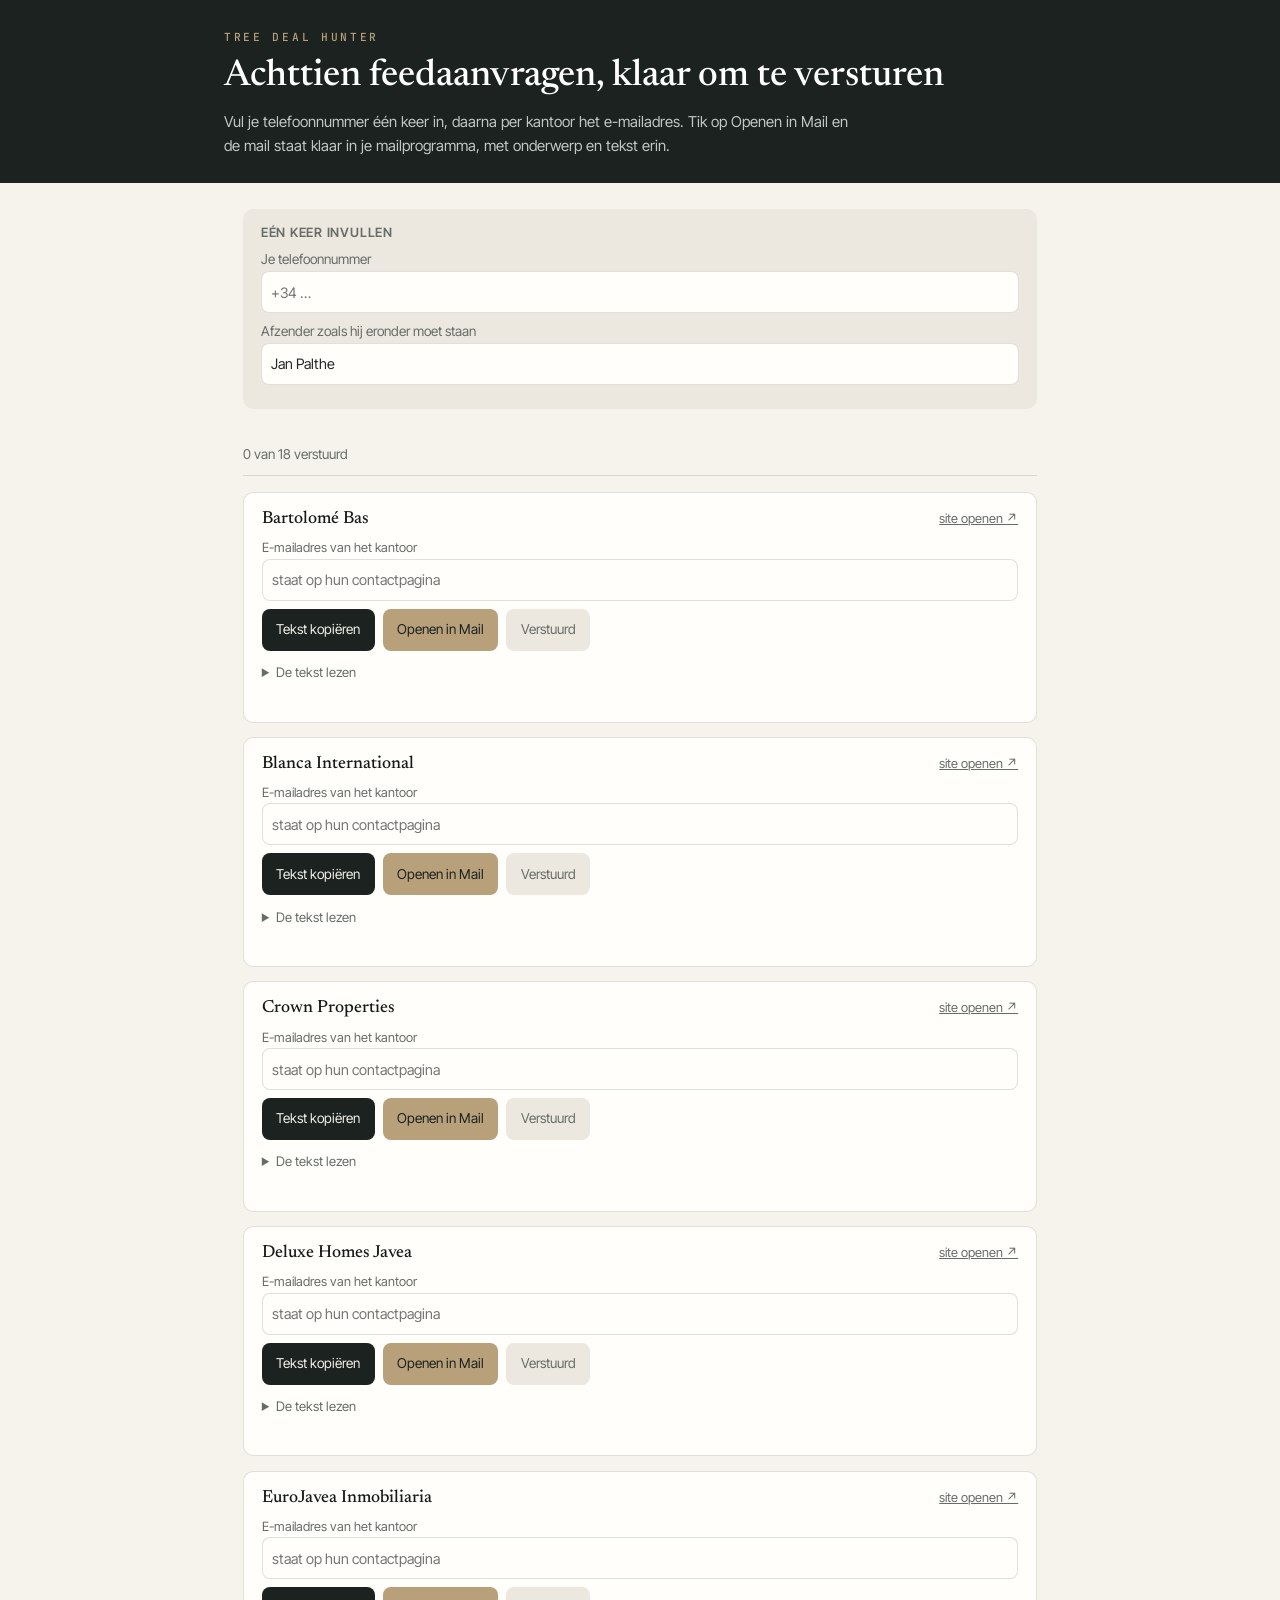
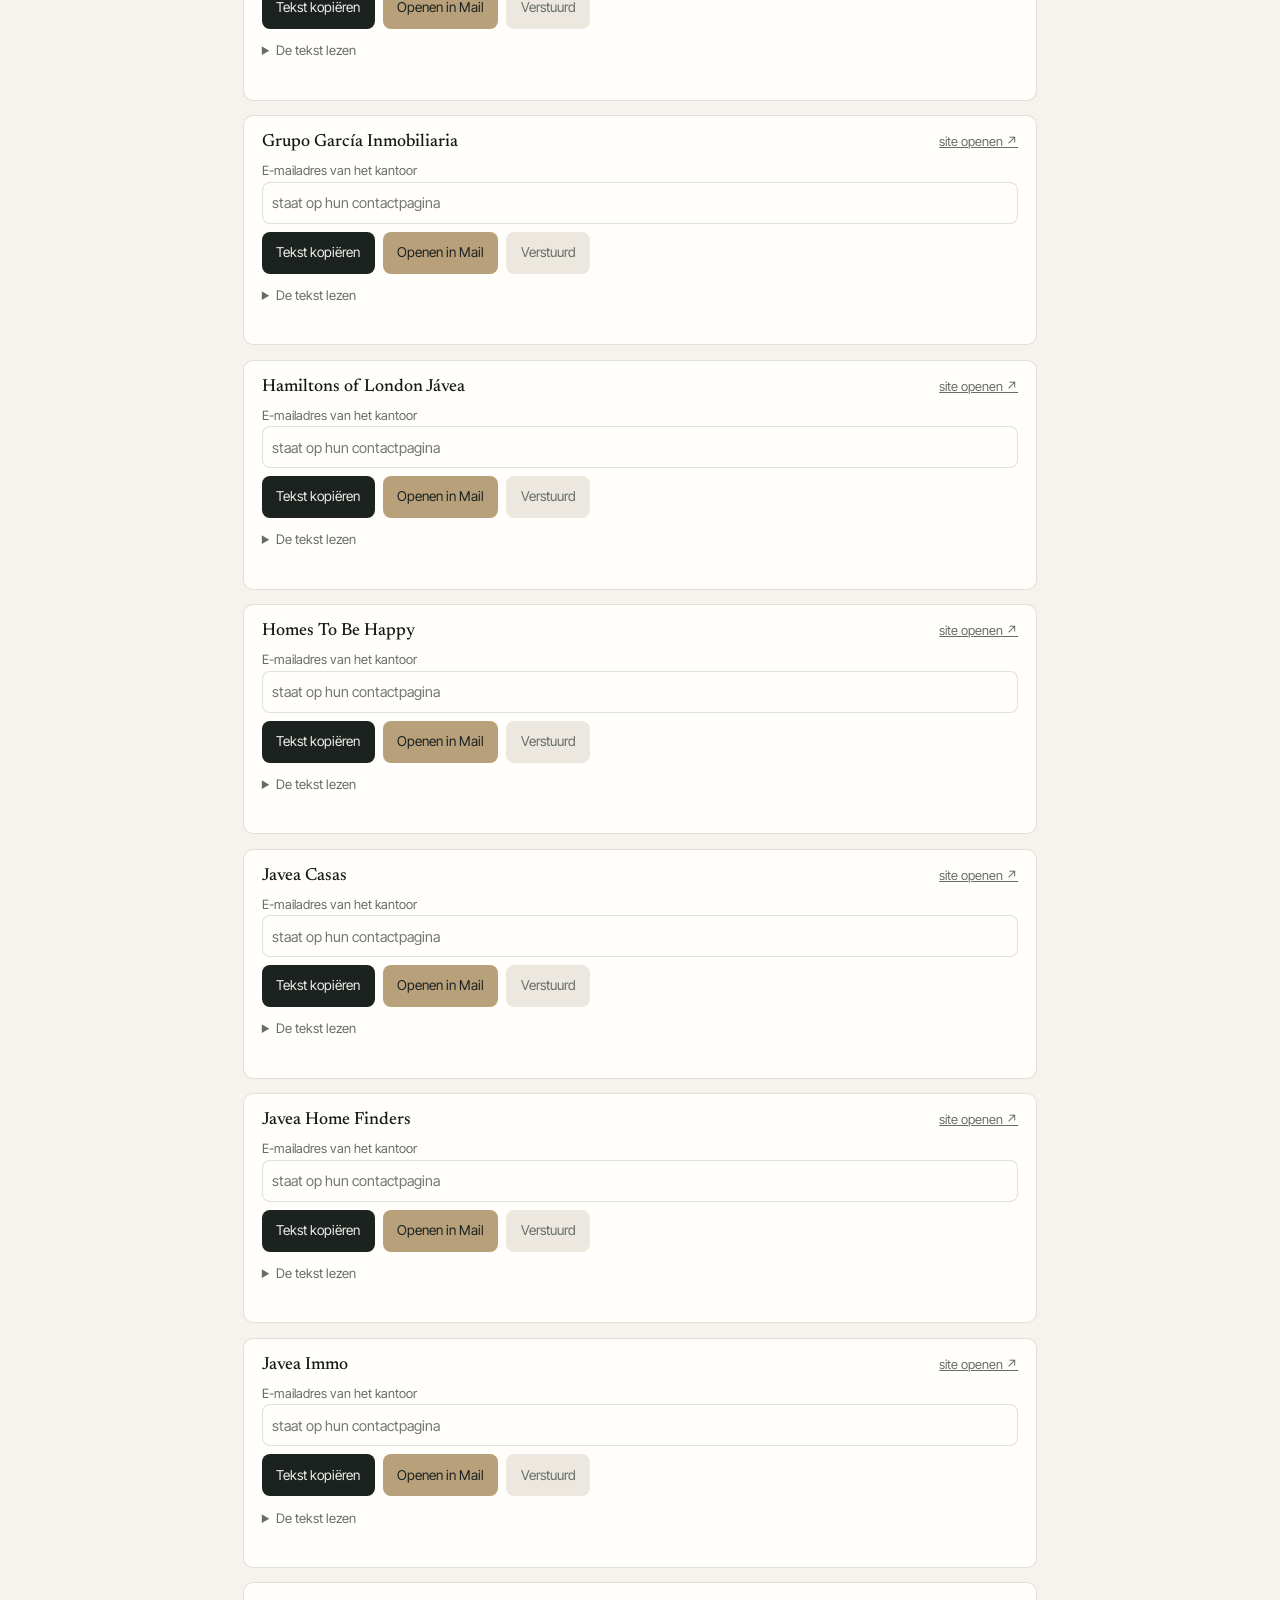
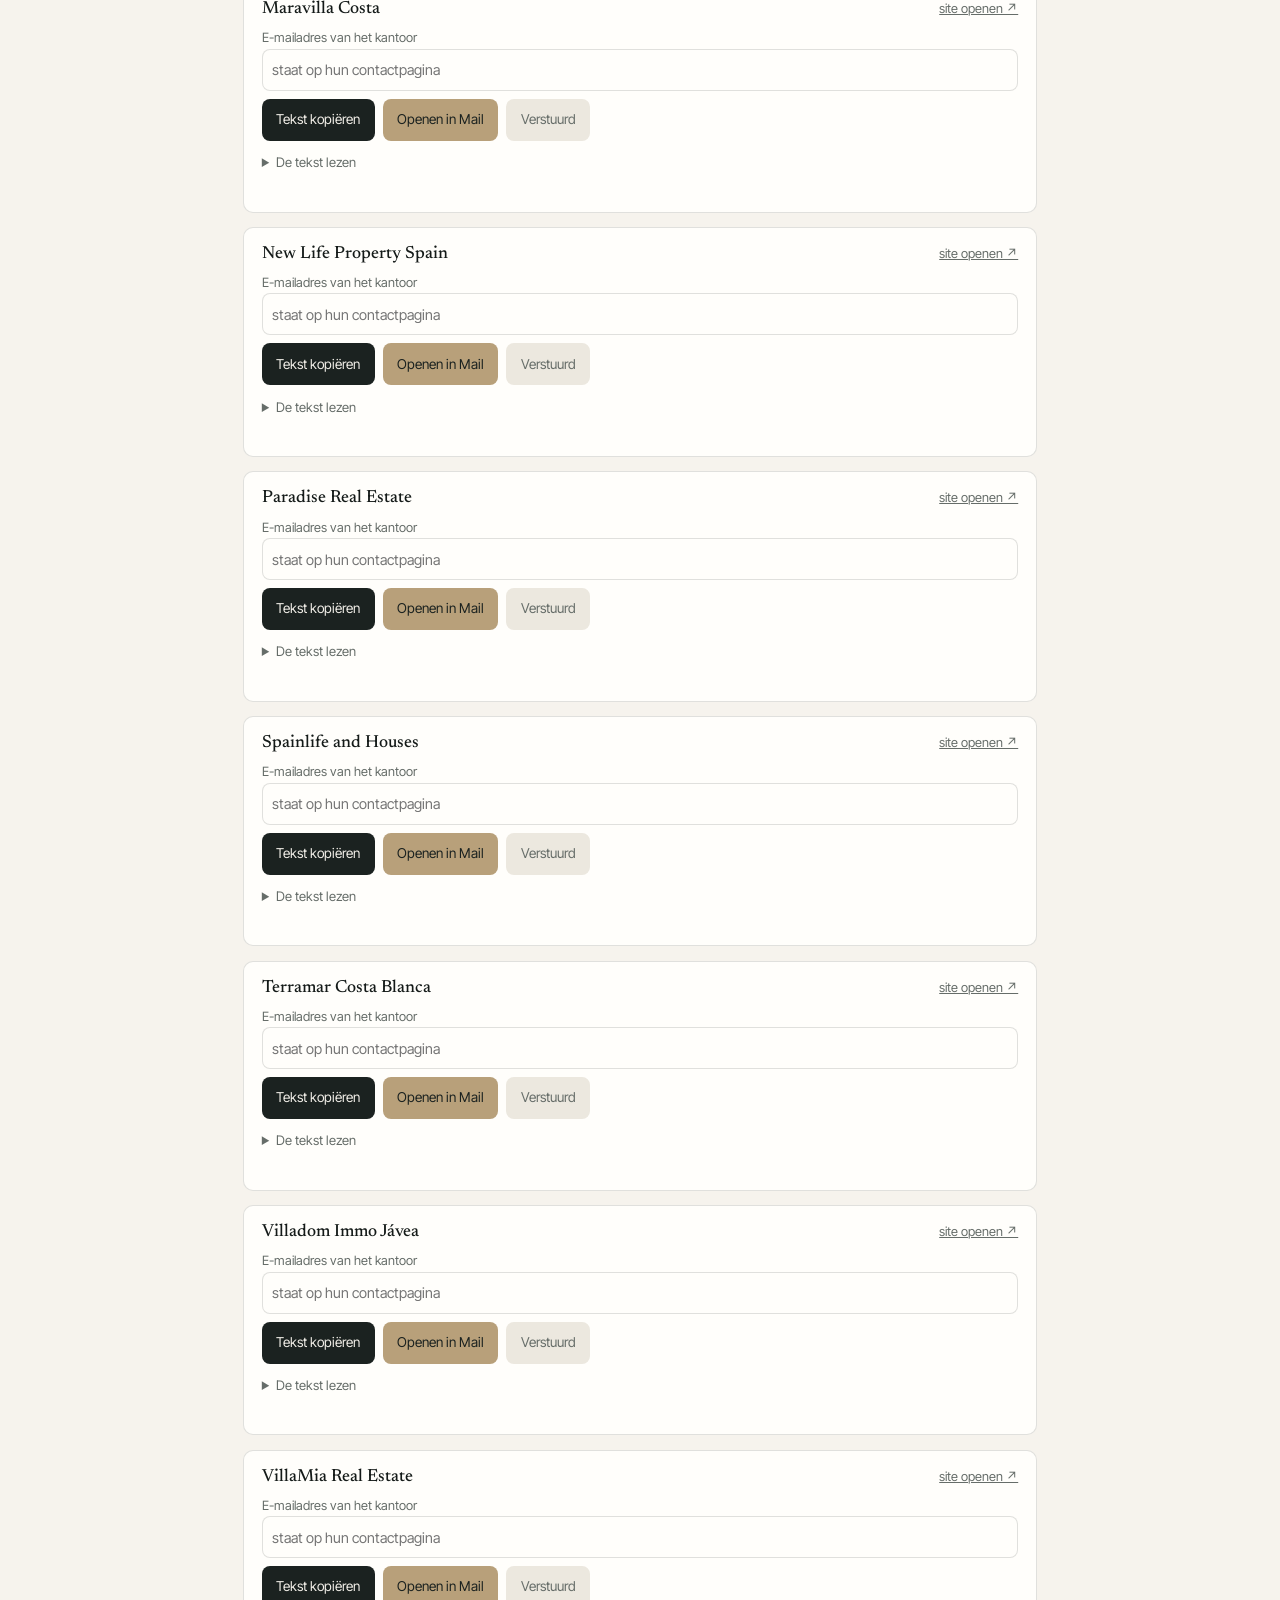
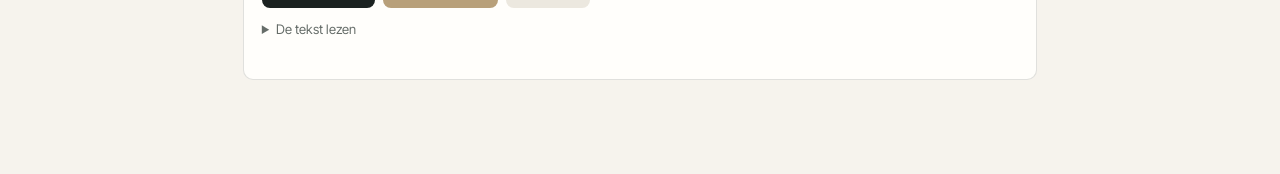
==== acties/feed-aanvraag/versturen.html @ 1de41c8e "Werkelijk betaald prijspeil per kadasterzone naast onze vraagprijzen Onze verkoopwaarde rustte volle" ====
<!doctype html>
<html lang="nl"><head><meta charset="utf-8">
<meta name="viewport" content="width=device-width, initial-scale=1">
<title>Feedaanvragen versturen</title>
<link rel="preconnect" href="https://fonts.googleapis.com">
<link rel="preconnect" href="https://fonts.gstatic.com" crossorigin>
<link rel="stylesheet" href="https://fonts.googleapis.com/css2?family=Newsreader:opsz,wght@6..72,400;6..72,500&family=Inter+Tight:wght@400;500;600&family=JetBrains+Mono:wght@400;500&display=swap">
<style>
:root{--paper:#f6f3ed;--surface:#fffefb;--sunk:#ece8df;--ink:#232a28;--ink-strong:#141a18;
 --muted:#666d69;--faint:#949a95;--beige:#b8a07a;--pine:#1b2220;--rule:rgba(35,42,40,.14);
 --goed:#2f7a55;--bad:#9b3a31;
 --display:"Newsreader",Georgia,serif;--body:"Inter Tight",Arial,sans-serif;--mono:"JetBrains Mono",monospace}
@media (prefers-color-scheme:dark){:root:not([data-theme="light"]){--paper:#151a19;--surface:#1d2321;
 --sunk:#252c2a;--ink:#dfe3e0;--ink-strong:#f3f1ec;--muted:#a0a7a3;--faint:#78807b;--beige:#c9b28c;
 --pine:#0d1211;--rule:rgba(223,227,224,.16);--goed:#6cc198;--bad:#d98b80}}
:root[data-theme="dark"]{--paper:#151a19;--surface:#1d2321;--sunk:#252c2a;--ink:#dfe3e0;
 --ink-strong:#f3f1ec;--muted:#a0a7a3;--faint:#78807b;--beige:#c9b28c;--pine:#0d1211;
 --rule:rgba(223,227,224,.16);--goed:#6cc198;--bad:#d98b80}
*{box-sizing:border-box}
body{margin:0;background:var(--paper);color:var(--ink);font:15px/1.6 var(--body)}
header.top{background:var(--pine);color:#eceae4;padding:2rem 1.2rem 1.6rem}
header.top .in{max-width:52rem;margin:0 auto}
.eyebrow{font:500 .7rem/1 var(--mono);letter-spacing:.24em;color:var(--beige);margin:0 0 .8rem}
h1{font:500 clamp(1.7rem,5vw,2.3rem)/1.15 var(--display);margin:0;color:#fff}
.lede{margin:.7rem 0 0;color:#c2c7c2;max-width:40rem}
.wrap{max-width:52rem;margin:0 auto;padding:1.6rem 1.2rem 5rem}
.velden{background:var(--sunk);border-radius:10px;padding:1rem 1.1rem;margin-bottom:1.6rem}
.velden h3{margin:0 0 .5rem;font:600 .8rem/1.3 var(--body);letter-spacing:.06em;text-transform:uppercase;color:var(--muted)}
.velden label{display:block;margin:.5rem 0;font-size:.85rem;color:var(--muted)}
input{width:100%;min-height:42px;padding:.45rem .6rem;border:1px solid var(--rule);border-radius:8px;
 background:var(--surface);color:var(--ink);font:inherit;font-size:.9rem}
.m{background:var(--surface);border:1px solid var(--rule);border-radius:10px;padding:1rem 1.1rem;margin-bottom:.9rem}
.m.klaar{opacity:.55;border-left:3px solid var(--goed)}
.m header{display:flex;align-items:baseline;justify-content:space-between;gap:1rem;margin-bottom:.5rem}
.m h2{font:500 1.1rem/1.2 var(--display);margin:0;color:var(--ink-strong)}
.m header a{font-size:.8rem;color:var(--muted)}
.m label{display:block;font-size:.8rem;color:var(--muted);margin-bottom:.5rem}
.knoppen{display:flex;gap:.5rem;flex-wrap:wrap}
button{min-height:42px;padding:0 .9rem;border:0;border-radius:8px;cursor:pointer;font:inherit;font-size:.85rem;
 background:var(--pine);color:#f2efe8}
button.klaar{background:var(--sunk);color:var(--muted)}
button.open{background:var(--beige);color:#1b2220}
details{margin-top:.7rem}
summary{cursor:pointer;font-size:.82rem;color:var(--muted)}
pre.body{white-space:pre-wrap;font:inherit;font-size:.85rem;background:var(--sunk);padding:.8rem;border-radius:8px;margin:.5rem 0 0}
.st{margin:.4rem 0 0;font-size:.8rem;min-height:1rem;color:var(--goed)}
.teller{position:sticky;top:0;background:var(--paper);padding:.6rem 0;font-size:.85rem;color:var(--muted);
 border-bottom:1px solid var(--rule);margin-bottom:1rem;z-index:2}
</style></head><body>
<header class="top"><div class="in">
<p class="eyebrow">TREE DEAL HUNTER</p>
<h1>Achttien feedaanvragen, klaar om te versturen</h1>
<p class="lede">Vul je telefoonnummer één keer in, daarna per kantoor het e-mailadres. Tik op
Openen in Mail en de mail staat klaar in je mailprogramma, met onderwerp en tekst erin.</p>
</div></header>
<div class="wrap">
<div class="velden">
  <h3>Eén keer invullen</h3>
  <label>Je telefoonnummer<input id="tel" placeholder="+34 …" autocomplete="tel"></label>
  <label>Afzender zoals hij eronder moet staan<input id="afz" value="Jan Palthe"></label>
</div>
<p class="teller" id="teller"></p>
<article class="m" data-i="0">
  <header><h2>Bartolomé Bas</h2>
    <a href="https://bartolomebas.com" target="_blank" rel="noopener noreferrer">site openen ↗</a></header>
  <label>E-mailadres van het kantoor
    <input type="email" class="adres" placeholder="staat op hun contactpagina"></label>
  <div class="knoppen">
    <button class="kopieer">Tekst kopiëren</button>
    <button class="open">Openen in Mail</button>
    <button class="klaar">Verstuurd</button>
  </div>
  <details><summary>De tekst lezen</summary><pre class="body">Hola,

Somos TREE, de Jávea, desde 2022. Trabajamos en tres frentes: *Find* con TREE Properties,
*Build* con TREE Constructions y *Live* con cocinas y baños. Find. Build. Live.

Os escribimos por dos motivos.

El primero: **compramos por cuenta propia**. Buscamos casas para reformar y parcelas para construir
en Jávea. Miramos, calculamos y decidimos rápido, y la reforma la hacemos con gente nuestra.

El segundo: **traemos compradores**. TREE Properties tiene su propia cartera de clientes del norte de
Europa. Si algo vuestro encaja, os lo presentamos.

Para poder mirar vuestro catálogo con orden, os pedimos una cosa: ¿podríamos recibir vuestro feed de
exportación para colaboradores? Un XML, un CSV o un enlace a vuestro catálogo: cualquier formato nos sirve.

Lo usamos solo dentro de casa, para nuestra propia búsqueda. No publicamos vuestras fichas en ninguna
web sin acuerdo previo con vosotros. Y si preferís hablarlo antes, nos pasamos por la oficina.

Un saludo,

Jan Palthe
TREE Group · Jávea, Costa Blanca
Find. Build. Live.
info@treeproperties.es · [telefoonnummer invullen]

---

Hello,

We are TREE, based in Jávea since 2022. Three disciplines under one roof: *Find* with TREE Properties,
*Build* with TREE Constructions, *Live* with kitchens and bathrooms. Find. Build. Live.

Two reasons for writing.

First, **we buy for our own account**. We look for houses to renovate and plots to build on in Jávea.
We view, we calculate, we decide quickly, and we do the renovation with our own people.

Second, **we bring buyers**. TREE Properties has its own client base in northern Europe. When
something of yours fits, we introduce it.

So one request: could we receive your partner export feed? XML, CSV or a link to your catalogue: any format works for us.

We use it in house only, for our own search. We do not publish your listings anywhere without
agreeing that with you first. And if you would rather talk it through, we will come by the office.

Kind regards,

Jan Palthe
TREE Group · Jávea, Costa Blanca
Find. Build. Live.
info@treeproperties.es · [phone number]</pre></details>
  <p class="st"></p>
</article>
<article class="m" data-i="1">
  <header><h2>Blanca International</h2>
    <a href="https://www.blancainternational.com" target="_blank" rel="noopener noreferrer">site openen ↗</a></header>
  <label>E-mailadres van het kantoor
    <input type="email" class="adres" placeholder="staat op hun contactpagina"></label>
  <div class="knoppen">
    <button class="kopieer">Tekst kopiëren</button>
    <button class="open">Openen in Mail</button>
    <button class="klaar">Verstuurd</button>
  </div>
  <details><summary>De tekst lezen</summary><pre class="body">Hola,

Somos TREE, de Jávea, desde 2022. Trabajamos en tres frentes: *Find* con TREE Properties,
*Build* con TREE Constructions y *Live* con cocinas y baños. Find. Build. Live.

Os escribimos por dos motivos.

El primero: **compramos por cuenta propia**. Buscamos casas para reformar y parcelas para construir
en Jávea. Miramos, calculamos y decidimos rápido, y la reforma la hacemos con gente nuestra.

El segundo: **traemos compradores**. TREE Properties tiene su propia cartera de clientes del norte de
Europa. Si algo vuestro encaja, os lo presentamos.

Para poder mirar vuestro catálogo con orden, os pedimos una cosa: ¿podríamos recibir vuestro feed de
exportación para colaboradores? Sabemos que trabajáis con Paagees. Ese sistema exporta el catálogo en XML para colaboradores, y con eso ya nos apañamos.

Lo usamos solo dentro de casa, para nuestra propia búsqueda. No publicamos vuestras fichas en ninguna
web sin acuerdo previo con vosotros. Y si preferís hablarlo antes, nos pasamos por la oficina.

Un saludo,

Jan Palthe
TREE Group · Jávea, Costa Blanca
Find. Build. Live.
info@treeproperties.es · [telefoonnummer invullen]

---

Hello,

We are TREE, based in Jávea since 2022. Three disciplines under one roof: *Find* with TREE Properties,
*Build* with TREE Constructions, *Live* with kitchens and bathrooms. Find. Build. Live.

Two reasons for writing.

First, **we buy for our own account**. We look for houses to renovate and plots to build on in Jávea.
We view, we calculate, we decide quickly, and we do the renovation with our own people.

Second, **we bring buyers**. TREE Properties has its own client base in northern Europe. When
something of yours fits, we introduce it.

So one request: could we receive your partner export feed? We understand you work with Paagees. That platform exports the catalogue as XML for partners, which is all we need.

We use it in house only, for our own search. We do not publish your listings anywhere without
agreeing that with you first. And if you would rather talk it through, we will come by the office.

Kind regards,

Jan Palthe
TREE Group · Jávea, Costa Blanca
Find. Build. Live.
info@treeproperties.es · [phone number]</pre></details>
  <p class="st"></p>
</article>
<article class="m" data-i="2">
  <header><h2>Crown Properties</h2>
    <a href="https://www.crown-property.com" target="_blank" rel="noopener noreferrer">site openen ↗</a></header>
  <label>E-mailadres van het kantoor
    <input type="email" class="adres" placeholder="staat op hun contactpagina"></label>
  <div class="knoppen">
    <button class="kopieer">Tekst kopiëren</button>
    <button class="open">Openen in Mail</button>
    <button class="klaar">Verstuurd</button>
  </div>
  <details><summary>De tekst lezen</summary><pre class="body">Hola,

Somos TREE, de Jávea, desde 2022. Trabajamos en tres frentes: *Find* con TREE Properties,
*Build* con TREE Constructions y *Live* con cocinas y baños. Find. Build. Live.

Os escribimos por dos motivos.

El primero: **compramos por cuenta propia**. Buscamos casas para reformar y parcelas para construir
en Jávea. Miramos, calculamos y decidimos rápido, y la reforma la hacemos con gente nuestra.

El segundo: **traemos compradores**. TREE Properties tiene su propia cartera de clientes del norte de
Europa. Si algo vuestro encaja, os lo presentamos.

Para poder mirar vuestro catálogo con orden, os pedimos una cosa: ¿podríamos recibir vuestro feed de
exportación para colaboradores? Sabemos que trabajáis con Sooprema. Ese sistema exporta el catálogo en XML para colaboradores, y con eso ya nos apañamos.

Lo usamos solo dentro de casa, para nuestra propia búsqueda. No publicamos vuestras fichas en ninguna
web sin acuerdo previo con vosotros. Y si preferís hablarlo antes, nos pasamos por la oficina.

Un saludo,

Jan Palthe
TREE Group · Jávea, Costa Blanca
Find. Build. Live.
info@treeproperties.es · [telefoonnummer invullen]

---

Hello,

We are TREE, based in Jávea since 2022. Three disciplines under one roof: *Find* with TREE Properties,
*Build* with TREE Constructions, *Live* with kitchens and bathrooms. Find. Build. Live.

Two reasons for writing.

First, **we buy for our own account**. We look for houses to renovate and plots to build on in Jávea.
We view, we calculate, we decide quickly, and we do the renovation with our own people.

Second, **we bring buyers**. TREE Properties has its own client base in northern Europe. When
something of yours fits, we introduce it.

So one request: could we receive your partner export feed? We understand you work with Sooprema. That platform exports the catalogue as XML for partners, which is all we need.

We use it in house only, for our own search. We do not publish your listings anywhere without
agreeing that with you first. And if you would rather talk it through, we will come by the office.

Kind regards,

Jan Palthe
TREE Group · Jávea, Costa Blanca
Find. Build. Live.
info@treeproperties.es · [phone number]</pre></details>
  <p class="st"></p>
</article>
<article class="m" data-i="3">
  <header><h2>Deluxe Homes Javea</h2>
    <a href="https://www.deluxehomesjavea.com" target="_blank" rel="noopener noreferrer">site openen ↗</a></header>
  <label>E-mailadres van het kantoor
    <input type="email" class="adres" placeholder="staat op hun contactpagina"></label>
  <div class="knoppen">
    <button class="kopieer">Tekst kopiëren</button>
    <button class="open">Openen in Mail</button>
    <button class="klaar">Verstuurd</button>
  </div>
  <details><summary>De tekst lezen</summary><pre class="body">Hola,

Somos TREE, de Jávea, desde 2022. Trabajamos en tres frentes: *Find* con TREE Properties,
*Build* con TREE Constructions y *Live* con cocinas y baños. Find. Build. Live.

Os escribimos por dos motivos.

El primero: **compramos por cuenta propia**. Buscamos casas para reformar y parcelas para construir
en Jávea. Miramos, calculamos y decidimos rápido, y la reforma la hacemos con gente nuestra.

El segundo: **traemos compradores**. TREE Properties tiene su propia cartera de clientes del norte de
Europa. Si algo vuestro encaja, os lo presentamos.

Para poder mirar vuestro catálogo con orden, os pedimos una cosa: ¿podríamos recibir vuestro feed de
exportación para colaboradores? Sabemos que trabajáis con Kyero. Ese sistema exporta el catálogo en XML para colaboradores, y con eso ya nos apañamos.

Lo usamos solo dentro de casa, para nuestra propia búsqueda. No publicamos vuestras fichas en ninguna
web sin acuerdo previo con vosotros. Y si preferís hablarlo antes, nos pasamos por la oficina.

Un saludo,

Jan Palthe
TREE Group · Jávea, Costa Blanca
Find. Build. Live.
info@treeproperties.es · [telefoonnummer invullen]

---

Hello,

We are TREE, based in Jávea since 2022. Three disciplines under one roof: *Find* with TREE Properties,
*Build* with TREE Constructions, *Live* with kitchens and bathrooms. Find. Build. Live.

Two reasons for writing.

First, **we buy for our own account**. We look for houses to renovate and plots to build on in Jávea.
We view, we calculate, we decide quickly, and we do the renovation with our own people.

Second, **we bring buyers**. TREE Properties has its own client base in northern Europe. When
something of yours fits, we introduce it.

So one request: could we receive your partner export feed? We understand you work with Kyero. That platform exports the catalogue as XML for partners, which is all we need.

We use it in house only, for our own search. We do not publish your listings anywhere without
agreeing that with you first. And if you would rather talk it through, we will come by the office.

Kind regards,

Jan Palthe
TREE Group · Jávea, Costa Blanca
Find. Build. Live.
info@treeproperties.es · [phone number]</pre></details>
  <p class="st"></p>
</article>
<article class="m" data-i="4">
  <header><h2>EuroJavea Inmobiliaria</h2>
    <a href="https://www.eurojavea.com" target="_blank" rel="noopener noreferrer">site openen ↗</a></header>
  <label>E-mailadres van het kantoor
    <input type="email" class="adres" placeholder="staat op hun contactpagina"></label>
  <div class="knoppen">
    <button class="kopieer">Tekst kopiëren</button>
    <button class="open">Openen in Mail</button>
    <button class="klaar">Verstuurd</button>
  </div>
  <details><summary>De tekst lezen</summary><pre class="body">Hola,

Somos TREE, de Jávea, desde 2022. Trabajamos en tres frentes: *Find* con TREE Properties,
*Build* con TREE Constructions y *Live* con cocinas y baños. Find. Build. Live.

Os escribimos por dos motivos.

El primero: **compramos por cuenta propia**. Buscamos casas para reformar y parcelas para construir
en Jávea. Miramos, calculamos y decidimos rápido, y la reforma la hacemos con gente nuestra.

El segundo: **traemos compradores**. TREE Properties tiene su propia cartera de clientes del norte de
Europa. Si algo vuestro encaja, os lo presentamos.

Para poder mirar vuestro catálogo con orden, os pedimos una cosa: ¿podríamos recibir vuestro feed de
exportación para colaboradores? Sabemos que trabajáis con Inmobalia. Ese sistema exporta el catálogo en XML para colaboradores, y con eso ya nos apañamos.

Lo usamos solo dentro de casa, para nuestra propia búsqueda. No publicamos vuestras fichas en ninguna
web sin acuerdo previo con vosotros. Y si preferís hablarlo antes, nos pasamos por la oficina.

Un saludo,

Jan Palthe
TREE Group · Jávea, Costa Blanca
Find. Build. Live.
info@treeproperties.es · [telefoonnummer invullen]

---

Hello,

We are TREE, based in Jávea since 2022. Three disciplines under one roof: *Find* with TREE Properties,
*Build* with TREE Constructions, *Live* with kitchens and bathrooms. Find. Build. Live.

Two reasons for writing.

First, **we buy for our own account**. We look for houses to renovate and plots to build on in Jávea.
We view, we calculate, we decide quickly, and we do the renovation with our own people.

Second, **we bring buyers**. TREE Properties has its own client base in northern Europe. When
something of yours fits, we introduce it.

So one request: could we receive your partner export feed? We understand you work with Inmobalia. That platform exports the catalogue as XML for partners, which is all we need.

We use it in house only, for our own search. We do not publish your listings anywhere without
agreeing that with you first. And if you would rather talk it through, we will come by the office.

Kind regards,

Jan Palthe
TREE Group · Jávea, Costa Blanca
Find. Build. Live.
info@treeproperties.es · [phone number]</pre></details>
  <p class="st"></p>
</article>
<article class="m" data-i="5">
  <header><h2>Grupo García Inmobiliaria</h2>
    <a href="https://grupo-garcia.es" target="_blank" rel="noopener noreferrer">site openen ↗</a></header>
  <label>E-mailadres van het kantoor
    <input type="email" class="adres" placeholder="staat op hun contactpagina"></label>
  <div class="knoppen">
    <button class="kopieer">Tekst kopiëren</button>
    <button class="open">Openen in Mail</button>
    <button class="klaar">Verstuurd</button>
  </div>
  <details><summary>De tekst lezen</summary><pre class="body">Hola,

Somos TREE, de Jávea, desde 2022. Trabajamos en tres frentes: *Find* con TREE Properties,
*Build* con TREE Constructions y *Live* con cocinas y baños. Find. Build. Live.

Os escribimos por dos motivos.

El primero: **compramos por cuenta propia**. Buscamos casas para reformar y parcelas para construir
en Jávea. Miramos, calculamos y decidimos rápido, y la reforma la hacemos con gente nuestra.

El segundo: **traemos compradores**. TREE Properties tiene su propia cartera de clientes del norte de
Europa. Si algo vuestro encaja, os lo presentamos.

Para poder mirar vuestro catálogo con orden, os pedimos una cosa: ¿podríamos recibir vuestro feed de
exportación para colaboradores? Un XML, un CSV o un enlace a vuestro catálogo: cualquier formato nos sirve.

Lo usamos solo dentro de casa, para nuestra propia búsqueda. No publicamos vuestras fichas en ninguna
web sin acuerdo previo con vosotros. Y si preferís hablarlo antes, nos pasamos por la oficina.

Un saludo,

Jan Palthe
TREE Group · Jávea, Costa Blanca
Find. Build. Live.
info@treeproperties.es · [telefoonnummer invullen]

---

Hello,

We are TREE, based in Jávea since 2022. Three disciplines under one roof: *Find* with TREE Properties,
*Build* with TREE Constructions, *Live* with kitchens and bathrooms. Find. Build. Live.

Two reasons for writing.

First, **we buy for our own account**. We look for houses to renovate and plots to build on in Jávea.
We view, we calculate, we decide quickly, and we do the renovation with our own people.

Second, **we bring buyers**. TREE Properties has its own client base in northern Europe. When
something of yours fits, we introduce it.

So one request: could we receive your partner export feed? XML, CSV or a link to your catalogue: any format works for us.

We use it in house only, for our own search. We do not publish your listings anywhere without
agreeing that with you first. And if you would rather talk it through, we will come by the office.

Kind regards,

Jan Palthe
TREE Group · Jávea, Costa Blanca
Find. Build. Live.
info@treeproperties.es · [phone number]</pre></details>
  <p class="st"></p>
</article>
<article class="m" data-i="6">
  <header><h2>Hamiltons of London Jávea</h2>
    <a href="https://www.hamiltonsoflondon.net" target="_blank" rel="noopener noreferrer">site openen ↗</a></header>
  <label>E-mailadres van het kantoor
    <input type="email" class="adres" placeholder="staat op hun contactpagina"></label>
  <div class="knoppen">
    <button class="kopieer">Tekst kopiëren</button>
    <button class="open">Openen in Mail</button>
    <button class="klaar">Verstuurd</button>
  </div>
  <details><summary>De tekst lezen</summary><pre class="body">Hola,

Somos TREE, de Jávea, desde 2022. Trabajamos en tres frentes: *Find* con TREE Properties,
*Build* con TREE Constructions y *Live* con cocinas y baños. Find. Build. Live.

Os escribimos por dos motivos.

El primero: **compramos por cuenta propia**. Buscamos casas para reformar y parcelas para construir
en Jávea. Miramos, calculamos y decidimos rápido, y la reforma la hacemos con gente nuestra.

El segundo: **traemos compradores**. TREE Properties tiene su propia cartera de clientes del norte de
Europa. Si algo vuestro encaja, os lo presentamos.

Para poder mirar vuestro catálogo con orden, os pedimos una cosa: ¿podríamos recibir vuestro feed de
exportación para colaboradores? Sabemos que trabajáis con Sooprema. Ese sistema exporta el catálogo en XML para colaboradores, y con eso ya nos apañamos.

Lo usamos solo dentro de casa, para nuestra propia búsqueda. No publicamos vuestras fichas en ninguna
web sin acuerdo previo con vosotros. Y si preferís hablarlo antes, nos pasamos por la oficina.

Un saludo,

Jan Palthe
TREE Group · Jávea, Costa Blanca
Find. Build. Live.
info@treeproperties.es · [telefoonnummer invullen]

---

Hello,

We are TREE, based in Jávea since 2022. Three disciplines under one roof: *Find* with TREE Properties,
*Build* with TREE Constructions, *Live* with kitchens and bathrooms. Find. Build. Live.

Two reasons for writing.

First, **we buy for our own account**. We look for houses to renovate and plots to build on in Jávea.
We view, we calculate, we decide quickly, and we do the renovation with our own people.

Second, **we bring buyers**. TREE Properties has its own client base in northern Europe. When
something of yours fits, we introduce it.

So one request: could we receive your partner export feed? We understand you work with Sooprema. That platform exports the catalogue as XML for partners, which is all we need.

We use it in house only, for our own search. We do not publish your listings anywhere without
agreeing that with you first. And if you would rather talk it through, we will come by the office.

Kind regards,

Jan Palthe
TREE Group · Jávea, Costa Blanca
Find. Build. Live.
info@treeproperties.es · [phone number]</pre></details>
  <p class="st"></p>
</article>
<article class="m" data-i="7">
  <header><h2>Homes To Be Happy</h2>
    <a href="https://www.homestobehappy.com" target="_blank" rel="noopener noreferrer">site openen ↗</a></header>
  <label>E-mailadres van het kantoor
    <input type="email" class="adres" placeholder="staat op hun contactpagina"></label>
  <div class="knoppen">
    <button class="kopieer">Tekst kopiëren</button>
    <button class="open">Openen in Mail</button>
    <button class="klaar">Verstuurd</button>
  </div>
  <details><summary>De tekst lezen</summary><pre class="body">Hola,

Somos TREE, de Jávea, desde 2022. Trabajamos en tres frentes: *Find* con TREE Properties,
*Build* con TREE Constructions y *Live* con cocinas y baños. Find. Build. Live.

Os escribimos por dos motivos.

El primero: **compramos por cuenta propia**. Buscamos casas para reformar y parcelas para construir
en Jávea. Miramos, calculamos y decidimos rápido, y la reforma la hacemos con gente nuestra.

El segundo: **traemos compradores**. TREE Properties tiene su propia cartera de clientes del norte de
Europa. Si algo vuestro encaja, os lo presentamos.

Para poder mirar vuestro catálogo con orden, os pedimos una cosa: ¿podríamos recibir vuestro feed de
exportación para colaboradores? Sabemos que trabajáis con Sooprema. Ese sistema exporta el catálogo en XML para colaboradores, y con eso ya nos apañamos.

Lo usamos solo dentro de casa, para nuestra propia búsqueda. No publicamos vuestras fichas en ninguna
web sin acuerdo previo con vosotros. Y si preferís hablarlo antes, nos pasamos por la oficina.

Un saludo,

Jan Palthe
TREE Group · Jávea, Costa Blanca
Find. Build. Live.
info@treeproperties.es · [telefoonnummer invullen]

---

Hello,

We are TREE, based in Jávea since 2022. Three disciplines under one roof: *Find* with TREE Properties,
*Build* with TREE Constructions, *Live* with kitchens and bathrooms. Find. Build. Live.

Two reasons for writing.

First, **we buy for our own account**. We look for houses to renovate and plots to build on in Jávea.
We view, we calculate, we decide quickly, and we do the renovation with our own people.

Second, **we bring buyers**. TREE Properties has its own client base in northern Europe. When
something of yours fits, we introduce it.

So one request: could we receive your partner export feed? We understand you work with Sooprema. That platform exports the catalogue as XML for partners, which is all we need.

We use it in house only, for our own search. We do not publish your listings anywhere without
agreeing that with you first. And if you would rather talk it through, we will come by the office.

Kind regards,

Jan Palthe
TREE Group · Jávea, Costa Blanca
Find. Build. Live.
info@treeproperties.es · [phone number]</pre></details>
  <p class="st"></p>
</article>
<article class="m" data-i="8">
  <header><h2>Javea Casas</h2>
    <a href="https://www.javeacasas.com" target="_blank" rel="noopener noreferrer">site openen ↗</a></header>
  <label>E-mailadres van het kantoor
    <input type="email" class="adres" placeholder="staat op hun contactpagina"></label>
  <div class="knoppen">
    <button class="kopieer">Tekst kopiëren</button>
    <button class="open">Openen in Mail</button>
    <button class="klaar">Verstuurd</button>
  </div>
  <details><summary>De tekst lezen</summary><pre class="body">Hola,

Somos TREE, de Jávea, desde 2022. Trabajamos en tres frentes: *Find* con TREE Properties,
*Build* con TREE Constructions y *Live* con cocinas y baños. Find. Build. Live.

Os escribimos por dos motivos.

El primero: **compramos por cuenta propia**. Buscamos casas para reformar y parcelas para construir
en Jávea. Miramos, calculamos y decidimos rápido, y la reforma la hacemos con gente nuestra.

El segundo: **traemos compradores**. TREE Properties tiene su propia cartera de clientes del norte de
Europa. Si algo vuestro encaja, os lo presentamos.

Para poder mirar vuestro catálogo con orden, os pedimos una cosa: ¿podríamos recibir vuestro feed de
exportación para colaboradores? Sabemos que trabajáis con Sooprema. Ese sistema exporta el catálogo en XML para colaboradores, y con eso ya nos apañamos.

Lo usamos solo dentro de casa, para nuestra propia búsqueda. No publicamos vuestras fichas en ninguna
web sin acuerdo previo con vosotros. Y si preferís hablarlo antes, nos pasamos por la oficina.

Un saludo,

Jan Palthe
TREE Group · Jávea, Costa Blanca
Find. Build. Live.
info@treeproperties.es · [telefoonnummer invullen]

---

Hello,

We are TREE, based in Jávea since 2022. Three disciplines under one roof: *Find* with TREE Properties,
*Build* with TREE Constructions, *Live* with kitchens and bathrooms. Find. Build. Live.

Two reasons for writing.

First, **we buy for our own account**. We look for houses to renovate and plots to build on in Jávea.
We view, we calculate, we decide quickly, and we do the renovation with our own people.

Second, **we bring buyers**. TREE Properties has its own client base in northern Europe. When
something of yours fits, we introduce it.

So one request: could we receive your partner export feed? We understand you work with Sooprema. That platform exports the catalogue as XML for partners, which is all we need.

We use it in house only, for our own search. We do not publish your listings anywhere without
agreeing that with you first. And if you would rather talk it through, we will come by the office.

Kind regards,

Jan Palthe
TREE Group · Jávea, Costa Blanca
Find. Build. Live.
info@treeproperties.es · [phone number]</pre></details>
  <p class="st"></p>
</article>
<article class="m" data-i="9">
  <header><h2>Javea Home Finders</h2>
    <a href="https://www.javeahomefinders.com" target="_blank" rel="noopener noreferrer">site openen ↗</a></header>
  <label>E-mailadres van het kantoor
    <input type="email" class="adres" placeholder="staat op hun contactpagina"></label>
  <div class="knoppen">
    <button class="kopieer">Tekst kopiëren</button>
    <button class="open">Openen in Mail</button>
    <button class="klaar">Verstuurd</button>
  </div>
  <details><summary>De tekst lezen</summary><pre class="body">Hola,

Somos TREE, de Jávea, desde 2022. Trabajamos en tres frentes: *Find* con TREE Properties,
*Build* con TREE Constructions y *Live* con cocinas y baños. Find. Build. Live.

Os escribimos por dos motivos.

El primero: **compramos por cuenta propia**. Buscamos casas para reformar y parcelas para construir
en Jávea. Miramos, calculamos y decidimos rápido, y la reforma la hacemos con gente nuestra.

El segundo: **traemos compradores**. TREE Properties tiene su propia cartera de clientes del norte de
Europa. Si algo vuestro encaja, os lo presentamos.

Para poder mirar vuestro catálogo con orden, os pedimos una cosa: ¿podríamos recibir vuestro feed de
exportación para colaboradores? Sabemos que trabajáis con EasyInmo. Ese sistema exporta el catálogo en XML para colaboradores, y con eso ya nos apañamos.

Lo usamos solo dentro de casa, para nuestra propia búsqueda. No publicamos vuestras fichas en ninguna
web sin acuerdo previo con vosotros. Y si preferís hablarlo antes, nos pasamos por la oficina.

Un saludo,

Jan Palthe
TREE Group · Jávea, Costa Blanca
Find. Build. Live.
info@treeproperties.es · [telefoonnummer invullen]

---

Hello,

We are TREE, based in Jávea since 2022. Three disciplines under one roof: *Find* with TREE Properties,
*Build* with TREE Constructions, *Live* with kitchens and bathrooms. Find. Build. Live.

Two reasons for writing.

First, **we buy for our own account**. We look for houses to renovate and plots to build on in Jávea.
We view, we calculate, we decide quickly, and we do the renovation with our own people.

Second, **we bring buyers**. TREE Properties has its own client base in northern Europe. When
something of yours fits, we introduce it.

So one request: could we receive your partner export feed? We understand you work with EasyInmo. That platform exports the catalogue as XML for partners, which is all we need.

We use it in house only, for our own search. We do not publish your listings anywhere without
agreeing that with you first. And if you would rather talk it through, we will come by the office.

Kind regards,

Jan Palthe
TREE Group · Jávea, Costa Blanca
Find. Build. Live.
info@treeproperties.es · [phone number]</pre></details>
  <p class="st"></p>
</article>
<article class="m" data-i="10">
  <header><h2>Javea Immo</h2>
    <a href="https://www.javeaimmo.com" target="_blank" rel="noopener noreferrer">site openen ↗</a></header>
  <label>E-mailadres van het kantoor
    <input type="email" class="adres" placeholder="staat op hun contactpagina"></label>
  <div class="knoppen">
    <button class="kopieer">Tekst kopiëren</button>
    <button class="open">Openen in Mail</button>
    <button class="klaar">Verstuurd</button>
  </div>
  <details><summary>De tekst lezen</summary><pre class="body">Hola,

Somos TREE, de Jávea, desde 2022. Trabajamos en tres frentes: *Find* con TREE Properties,
*Build* con TREE Constructions y *Live* con cocinas y baños. Find. Build. Live.

Os escribimos por dos motivos.

El primero: **compramos por cuenta propia**. Buscamos casas para reformar y parcelas para construir
en Jávea. Miramos, calculamos y decidimos rápido, y la reforma la hacemos con gente nuestra.

El segundo: **traemos compradores**. TREE Properties tiene su propia cartera de clientes del norte de
Europa. Si algo vuestro encaja, os lo presentamos.

Para poder mirar vuestro catálogo con orden, os pedimos una cosa: ¿podríamos recibir vuestro feed de
exportación para colaboradores? Sabemos que trabajáis con Paagees. Ese sistema exporta el catálogo en XML para colaboradores, y con eso ya nos apañamos.

Lo usamos solo dentro de casa, para nuestra propia búsqueda. No publicamos vuestras fichas en ninguna
web sin acuerdo previo con vosotros. Y si preferís hablarlo antes, nos pasamos por la oficina.

Un saludo,

Jan Palthe
TREE Group · Jávea, Costa Blanca
Find. Build. Live.
info@treeproperties.es · [telefoonnummer invullen]

---

Hello,

We are TREE, based in Jávea since 2022. Three disciplines under one roof: *Find* with TREE Properties,
*Build* with TREE Constructions, *Live* with kitchens and bathrooms. Find. Build. Live.

Two reasons for writing.

First, **we buy for our own account**. We look for houses to renovate and plots to build on in Jávea.
We view, we calculate, we decide quickly, and we do the renovation with our own people.

Second, **we bring buyers**. TREE Properties has its own client base in northern Europe. When
something of yours fits, we introduce it.

So one request: could we receive your partner export feed? We understand you work with Paagees. That platform exports the catalogue as XML for partners, which is all we need.

We use it in house only, for our own search. We do not publish your listings anywhere without
agreeing that with you first. And if you would rather talk it through, we will come by the office.

Kind regards,

Jan Palthe
TREE Group · Jávea, Costa Blanca
Find. Build. Live.
info@treeproperties.es · [phone number]</pre></details>
  <p class="st"></p>
</article>
<article class="m" data-i="11">
  <header><h2>Maravilla Costa</h2>
    <a href="https://www.maravilla-costa.com" target="_blank" rel="noopener noreferrer">site openen ↗</a></header>
  <label>E-mailadres van het kantoor
    <input type="email" class="adres" placeholder="staat op hun contactpagina"></label>
  <div class="knoppen">
    <button class="kopieer">Tekst kopiëren</button>
    <button class="open">Openen in Mail</button>
    <button class="klaar">Verstuurd</button>
  </div>
  <details><summary>De tekst lezen</summary><pre class="body">Hola,

Somos TREE, de Jávea, desde 2022. Trabajamos en tres frentes: *Find* con TREE Properties,
*Build* con TREE Constructions y *Live* con cocinas y baños. Find. Build. Live.

Os escribimos por dos motivos.

El primero: **compramos por cuenta propia**. Buscamos casas para reformar y parcelas para construir
en Jávea. Miramos, calculamos y decidimos rápido, y la reforma la hacemos con gente nuestra.

El segundo: **traemos compradores**. TREE Properties tiene su propia cartera de clientes del norte de
Europa. Si algo vuestro encaja, os lo presentamos.

Para poder mirar vuestro catálogo con orden, os pedimos una cosa: ¿podríamos recibir vuestro feed de
exportación para colaboradores? Sabemos que trabajáis con Sooprema. Ese sistema exporta el catálogo en XML para colaboradores, y con eso ya nos apañamos.

Lo usamos solo dentro de casa, para nuestra propia búsqueda. No publicamos vuestras fichas en ninguna
web sin acuerdo previo con vosotros. Y si preferís hablarlo antes, nos pasamos por la oficina.

Un saludo,

Jan Palthe
TREE Group · Jávea, Costa Blanca
Find. Build. Live.
info@treeproperties.es · [telefoonnummer invullen]

---

Hello,

We are TREE, based in Jávea since 2022. Three disciplines under one roof: *Find* with TREE Properties,
*Build* with TREE Constructions, *Live* with kitchens and bathrooms. Find. Build. Live.

Two reasons for writing.

First, **we buy for our own account**. We look for houses to renovate and plots to build on in Jávea.
We view, we calculate, we decide quickly, and we do the renovation with our own people.

Second, **we bring buyers**. TREE Properties has its own client base in northern Europe. When
something of yours fits, we introduce it.

So one request: could we receive your partner export feed? We understand you work with Sooprema. That platform exports the catalogue as XML for partners, which is all we need.

We use it in house only, for our own search. We do not publish your listings anywhere without
agreeing that with you first. And if you would rather talk it through, we will come by the office.

Kind regards,

Jan Palthe
TREE Group · Jávea, Costa Blanca
Find. Build. Live.
info@treeproperties.es · [phone number]</pre></details>
  <p class="st"></p>
</article>
<article class="m" data-i="12">
  <header><h2>New Life Property Spain</h2>
    <a href="https://www.newlifepropertyspain.com" target="_blank" rel="noopener noreferrer">site openen ↗</a></header>
  <label>E-mailadres van het kantoor
    <input type="email" class="adres" placeholder="staat op hun contactpagina"></label>
  <div class="knoppen">
    <button class="kopieer">Tekst kopiëren</button>
    <button class="open">Openen in Mail</button>
    <button class="klaar">Verstuurd</button>
  </div>
  <details><summary>De tekst lezen</summary><pre class="body">Hola,

Somos TREE, de Jávea, desde 2022. Trabajamos en tres frentes: *Find* con TREE Properties,
*Build* con TREE Constructions y *Live* con cocinas y baños. Find. Build. Live.

Os escribimos por dos motivos.

El primero: **compramos por cuenta propia**. Buscamos casas para reformar y parcelas para construir
en Jávea. Miramos, calculamos y decidimos rápido, y la reforma la hacemos con gente nuestra.

El segundo: **traemos compradores**. TREE Properties tiene su propia cartera de clientes del norte de
Europa. Si algo vuestro encaja, os lo presentamos.

Para poder mirar vuestro catálogo con orden, os pedimos una cosa: ¿podríamos recibir vuestro feed de
exportación para colaboradores? Sabemos que trabajáis con Sooprema. Ese sistema exporta el catálogo en XML para colaboradores, y con eso ya nos apañamos.

Lo usamos solo dentro de casa, para nuestra propia búsqueda. No publicamos vuestras fichas en ninguna
web sin acuerdo previo con vosotros. Y si preferís hablarlo antes, nos pasamos por la oficina.

Un saludo,

Jan Palthe
TREE Group · Jávea, Costa Blanca
Find. Build. Live.
info@treeproperties.es · [telefoonnummer invullen]

---

Hello,

We are TREE, based in Jávea since 2022. Three disciplines under one roof: *Find* with TREE Properties,
*Build* with TREE Constructions, *Live* with kitchens and bathrooms. Find. Build. Live.

Two reasons for writing.

First, **we buy for our own account**. We look for houses to renovate and plots to build on in Jávea.
We view, we calculate, we decide quickly, and we do the renovation with our own people.

Second, **we bring buyers**. TREE Properties has its own client base in northern Europe. When
something of yours fits, we introduce it.

So one request: could we receive your partner export feed? We understand you work with Sooprema. That platform exports the catalogue as XML for partners, which is all we need.

We use it in house only, for our own search. We do not publish your listings anywhere without
agreeing that with you first. And if you would rather talk it through, we will come by the office.

Kind regards,

Jan Palthe
TREE Group · Jávea, Costa Blanca
Find. Build. Live.
info@treeproperties.es · [phone number]</pre></details>
  <p class="st"></p>
</article>
<article class="m" data-i="13">
  <header><h2>Paradise Real Estate</h2>
    <a href="https://www.paradiserealestate.es" target="_blank" rel="noopener noreferrer">site openen ↗</a></header>
  <label>E-mailadres van het kantoor
    <input type="email" class="adres" placeholder="staat op hun contactpagina"></label>
  <div class="knoppen">
    <button class="kopieer">Tekst kopiëren</button>
    <button class="open">Openen in Mail</button>
    <button class="klaar">Verstuurd</button>
  </div>
  <details><summary>De tekst lezen</summary><pre class="body">Hola,

Somos TREE, de Jávea, desde 2022. Trabajamos en tres frentes: *Find* con TREE Properties,
*Build* con TREE Constructions y *Live* con cocinas y baños. Find. Build. Live.

Os escribimos por dos motivos.

El primero: **compramos por cuenta propia**. Buscamos casas para reformar y parcelas para construir
en Jávea. Miramos, calculamos y decidimos rápido, y la reforma la hacemos con gente nuestra.

El segundo: **traemos compradores**. TREE Properties tiene su propia cartera de clientes del norte de
Europa. Si algo vuestro encaja, os lo presentamos.

Para poder mirar vuestro catálogo con orden, os pedimos una cosa: ¿podríamos recibir vuestro feed de
exportación para colaboradores? Sabemos que trabajáis con Sooprema. Ese sistema exporta el catálogo en XML para colaboradores, y con eso ya nos apañamos.

Lo usamos solo dentro de casa, para nuestra propia búsqueda. No publicamos vuestras fichas en ninguna
web sin acuerdo previo con vosotros. Y si preferís hablarlo antes, nos pasamos por la oficina.

Un saludo,

Jan Palthe
TREE Group · Jávea, Costa Blanca
Find. Build. Live.
info@treeproperties.es · [telefoonnummer invullen]

---

Hello,

We are TREE, based in Jávea since 2022. Three disciplines under one roof: *Find* with TREE Properties,
*Build* with TREE Constructions, *Live* with kitchens and bathrooms. Find. Build. Live.

Two reasons for writing.

First, **we buy for our own account**. We look for houses to renovate and plots to build on in Jávea.
We view, we calculate, we decide quickly, and we do the renovation with our own people.

Second, **we bring buyers**. TREE Properties has its own client base in northern Europe. When
something of yours fits, we introduce it.

So one request: could we receive your partner export feed? We understand you work with Sooprema. That platform exports the catalogue as XML for partners, which is all we need.

We use it in house only, for our own search. We do not publish your listings anywhere without
agreeing that with you first. And if you would rather talk it through, we will come by the office.

Kind regards,

Jan Palthe
TREE Group · Jávea, Costa Blanca
Find. Build. Live.
info@treeproperties.es · [phone number]</pre></details>
  <p class="st"></p>
</article>
<article class="m" data-i="14">
  <header><h2>Spainlife and Houses</h2>
    <a href="https://www.spainlifeandhouses.es" target="_blank" rel="noopener noreferrer">site openen ↗</a></header>
  <label>E-mailadres van het kantoor
    <input type="email" class="adres" placeholder="staat op hun contactpagina"></label>
  <div class="knoppen">
    <button class="kopieer">Tekst kopiëren</button>
    <button class="open">Openen in Mail</button>
    <button class="klaar">Verstuurd</button>
  </div>
  <details><summary>De tekst lezen</summary><pre class="body">Hola,

Somos TREE, de Jávea, desde 2022. Trabajamos en tres frentes: *Find* con TREE Properties,
*Build* con TREE Constructions y *Live* con cocinas y baños. Find. Build. Live.

Os escribimos por dos motivos.

El primero: **compramos por cuenta propia**. Buscamos casas para reformar y parcelas para construir
en Jávea. Miramos, calculamos y decidimos rápido, y la reforma la hacemos con gente nuestra.

El segundo: **traemos compradores**. TREE Properties tiene su propia cartera de clientes del norte de
Europa. Si algo vuestro encaja, os lo presentamos.

Para poder mirar vuestro catálogo con orden, os pedimos una cosa: ¿podríamos recibir vuestro feed de
exportación para colaboradores? Sabemos que trabajáis con eGO Real Estate. Ese sistema exporta el catálogo en XML para colaboradores, y con eso ya nos apañamos.

Lo usamos solo dentro de casa, para nuestra propia búsqueda. No publicamos vuestras fichas en ninguna
web sin acuerdo previo con vosotros. Y si preferís hablarlo antes, nos pasamos por la oficina.

Un saludo,

Jan Palthe
TREE Group · Jávea, Costa Blanca
Find. Build. Live.
info@treeproperties.es · [telefoonnummer invullen]

---

Hello,

We are TREE, based in Jávea since 2022. Three disciplines under one roof: *Find* with TREE Properties,
*Build* with TREE Constructions, *Live* with kitchens and bathrooms. Find. Build. Live.

Two reasons for writing.

First, **we buy for our own account**. We look for houses to renovate and plots to build on in Jávea.
We view, we calculate, we decide quickly, and we do the renovation with our own people.

Second, **we bring buyers**. TREE Properties has its own client base in northern Europe. When
something of yours fits, we introduce it.

So one request: could we receive your partner export feed? We understand you work with eGO Real Estate. That platform exports the catalogue as XML for partners, which is all we need.

We use it in house only, for our own search. We do not publish your listings anywhere without
agreeing that with you first. And if you would rather talk it through, we will come by the office.

Kind regards,

Jan Palthe
TREE Group · Jávea, Costa Blanca
Find. Build. Live.
info@treeproperties.es · [phone number]</pre></details>
  <p class="st"></p>
</article>
<article class="m" data-i="15">
  <header><h2>Terramar Costa Blanca</h2>
    <a href="https://www.terramar.es" target="_blank" rel="noopener noreferrer">site openen ↗</a></header>
  <label>E-mailadres van het kantoor
    <input type="email" class="adres" placeholder="staat op hun contactpagina"></label>
  <div class="knoppen">
    <button class="kopieer">Tekst kopiëren</button>
    <button class="open">Openen in Mail</button>
    <button class="klaar">Verstuurd</button>
  </div>
  <details><summary>De tekst lezen</summary><pre class="body">Hola,

Somos TREE, de Jávea, desde 2022. Trabajamos en tres frentes: *Find* con TREE Properties,
*Build* con TREE Constructions y *Live* con cocinas y baños. Find. Build. Live.

Os escribimos por dos motivos.

El primero: **compramos por cuenta propia**. Buscamos casas para reformar y parcelas para construir
en Jávea. Miramos, calculamos y decidimos rápido, y la reforma la hacemos con gente nuestra.

El segundo: **traemos compradores**. TREE Properties tiene su propia cartera de clientes del norte de
Europa. Si algo vuestro encaja, os lo presentamos.

Para poder mirar vuestro catálogo con orden, os pedimos una cosa: ¿podríamos recibir vuestro feed de
exportación para colaboradores? Sabemos que trabajáis con Sooprema. Ese sistema exporta el catálogo en XML para colaboradores, y con eso ya nos apañamos.

Lo usamos solo dentro de casa, para nuestra propia búsqueda. No publicamos vuestras fichas en ninguna
web sin acuerdo previo con vosotros. Y si preferís hablarlo antes, nos pasamos por la oficina.

Un saludo,

Jan Palthe
TREE Group · Jávea, Costa Blanca
Find. Build. Live.
info@treeproperties.es · [telefoonnummer invullen]

---

Hello,

We are TREE, based in Jávea since 2022. Three disciplines under one roof: *Find* with TREE Properties,
*Build* with TREE Constructions, *Live* with kitchens and bathrooms. Find. Build. Live.

Two reasons for writing.

First, **we buy for our own account**. We look for houses to renovate and plots to build on in Jávea.
We view, we calculate, we decide quickly, and we do the renovation with our own people.

Second, **we bring buyers**. TREE Properties has its own client base in northern Europe. When
something of yours fits, we introduce it.

So one request: could we receive your partner export feed? We understand you work with Sooprema. That platform exports the catalogue as XML for partners, which is all we need.

We use it in house only, for our own search. We do not publish your listings anywhere without
agreeing that with you first. And if you would rather talk it through, we will come by the office.

Kind regards,

Jan Palthe
TREE Group · Jávea, Costa Blanca
Find. Build. Live.
info@treeproperties.es · [phone number]</pre></details>
  <p class="st"></p>
</article>
<article class="m" data-i="16">
  <header><h2>Villadom Immo Jávea</h2>
    <a href="https://www.villadomjavea.com" target="_blank" rel="noopener noreferrer">site openen ↗</a></header>
  <label>E-mailadres van het kantoor
    <input type="email" class="adres" placeholder="staat op hun contactpagina"></label>
  <div class="knoppen">
    <button class="kopieer">Tekst kopiëren</button>
    <button class="open">Openen in Mail</button>
    <button class="klaar">Verstuurd</button>
  </div>
  <details><summary>De tekst lezen</summary><pre class="body">Hola,

Somos TREE, de Jávea, desde 2022. Trabajamos en tres frentes: *Find* con TREE Properties,
*Build* con TREE Constructions y *Live* con cocinas y baños. Find. Build. Live.

Os escribimos por dos motivos.

El primero: **compramos por cuenta propia**. Buscamos casas para reformar y parcelas para construir
en Jávea. Miramos, calculamos y decidimos rápido, y la reforma la hacemos con gente nuestra.

El segundo: **traemos compradores**. TREE Properties tiene su propia cartera de clientes del norte de
Europa. Si algo vuestro encaja, os lo presentamos.

Para poder mirar vuestro catálogo con orden, os pedimos una cosa: ¿podríamos recibir vuestro feed de
exportación para colaboradores? Sabemos que trabajáis con Paagees. Ese sistema exporta el catálogo en XML para colaboradores, y con eso ya nos apañamos.

Lo usamos solo dentro de casa, para nuestra propia búsqueda. No publicamos vuestras fichas en ninguna
web sin acuerdo previo con vosotros. Y si preferís hablarlo antes, nos pasamos por la oficina.

Un saludo,

Jan Palthe
TREE Group · Jávea, Costa Blanca
Find. Build. Live.
info@treeproperties.es · [telefoonnummer invullen]

---

Hello,

We are TREE, based in Jávea since 2022. Three disciplines under one roof: *Find* with TREE Properties,
*Build* with TREE Constructions, *Live* with kitchens and bathrooms. Find. Build. Live.

Two reasons for writing.

First, **we buy for our own account**. We look for houses to renovate and plots to build on in Jávea.
We view, we calculate, we decide quickly, and we do the renovation with our own people.

Second, **we bring buyers**. TREE Properties has its own client base in northern Europe. When
something of yours fits, we introduce it.

So one request: could we receive your partner export feed? We understand you work with Paagees. That platform exports the catalogue as XML for partners, which is all we need.

We use it in house only, for our own search. We do not publish your listings anywhere without
agreeing that with you first. And if you would rather talk it through, we will come by the office.

Kind regards,

Jan Palthe
TREE Group · Jávea, Costa Blanca
Find. Build. Live.
info@treeproperties.es · [phone number]</pre></details>
  <p class="st"></p>
</article>
<article class="m" data-i="17">
  <header><h2>VillaMia Real Estate</h2>
    <a href="https://www.villamia.net" target="_blank" rel="noopener noreferrer">site openen ↗</a></header>
  <label>E-mailadres van het kantoor
    <input type="email" class="adres" placeholder="staat op hun contactpagina"></label>
  <div class="knoppen">
    <button class="kopieer">Tekst kopiëren</button>
    <button class="open">Openen in Mail</button>
    <button class="klaar">Verstuurd</button>
  </div>
  <details><summary>De tekst lezen</summary><pre class="body">Hola,

Somos TREE, de Jávea, desde 2022. Trabajamos en tres frentes: *Find* con TREE Properties,
*Build* con TREE Constructions y *Live* con cocinas y baños. Find. Build. Live.

Os escribimos por dos motivos.

El primero: **compramos por cuenta propia**. Buscamos casas para reformar y parcelas para construir
en Jávea. Miramos, calculamos y decidimos rápido, y la reforma la hacemos con gente nuestra.

El segundo: **traemos compradores**. TREE Properties tiene su propia cartera de clientes del norte de
Europa. Si algo vuestro encaja, os lo presentamos.

Para poder mirar vuestro catálogo con orden, os pedimos una cosa: ¿podríamos recibir vuestro feed de
exportación para colaboradores? Un XML, un CSV o un enlace a vuestro catálogo: cualquier formato nos sirve.

Lo usamos solo dentro de casa, para nuestra propia búsqueda. No publicamos vuestras fichas en ninguna
web sin acuerdo previo con vosotros. Y si preferís hablarlo antes, nos pasamos por la oficina.

Un saludo,

Jan Palthe
TREE Group · Jávea, Costa Blanca
Find. Build. Live.
info@treeproperties.es · [telefoonnummer invullen]

---

Hello,

We are TREE, based in Jávea since 2022. Three disciplines under one roof: *Find* with TREE Properties,
*Build* with TREE Constructions, *Live* with kitchens and bathrooms. Find. Build. Live.

Two reasons for writing.

First, **we buy for our own account**. We look for houses to renovate and plots to build on in Jávea.
We view, we calculate, we decide quickly, and we do the renovation with our own people.

Second, **we bring buyers**. TREE Properties has its own client base in northern Europe. When
something of yours fits, we introduce it.

So one request: could we receive your partner export feed? XML, CSV or a link to your catalogue: any format works for us.

We use it in house only, for our own search. We do not publish your listings anywhere without
agreeing that with you first. And if you would rather talk it through, we will come by the office.

Kind regards,

Jan Palthe
TREE Group · Jávea, Costa Blanca
Find. Build. Live.
info@treeproperties.es · [phone number]</pre></details>
  <p class="st"></p>
</article>
</div>
<script>
const MAILS = [{"naam": "Bartolomé Bas", "web": "https://bartolomebas.com", "onderwerp": "Colaboración e intercambio de cartera — TREE, Jávea", "body": "Hola,\n\nSomos TREE, de Jávea, desde 2022. Trabajamos en tres frentes: *Find* con TREE Properties,\n*Build* con TREE Constructions y *Live* con cocinas y baños. Find. Build. Live.\n\nOs escribimos por dos motivos.\n\nEl primero: **compramos por cuenta propia**. Buscamos casas para reformar y parcelas para construir\nen Jávea. Miramos, calculamos y decidimos rápido, y la reforma la hacemos con gente nuestra.\n\nEl segundo: **traemos compradores**. TREE Properties tiene su propia cartera de clientes del norte de\nEuropa. Si algo vuestro encaja, os lo presentamos.\n\nPara poder mirar vuestro catálogo con orden, os pedimos una cosa: ¿podríamos recibir vuestro feed de\nexportación para colaboradores? Un XML, un CSV o un enlace a vuestro catálogo: cualquier formato nos sirve.\n\nLo usamos solo dentro de casa, para nuestra propia búsqueda. No publicamos vuestras fichas en ninguna\nweb sin acuerdo previo con vosotros. Y si preferís hablarlo antes, nos pasamos por la oficina.\n\nUn saludo,\n\nJan Palthe\nTREE Group · Jávea, Costa Blanca\nFind. Build. Live.\ninfo@treeproperties.es · [telefoonnummer invullen]\n\n---\n\nHello,\n\nWe are TREE, based in Jávea since 2022. Three disciplines under one roof: *Find* with TREE Properties,\n*Build* with TREE Constructions, *Live* with kitchens and bathrooms. Find. Build. Live.\n\nTwo reasons for writing.\n\nFirst, **we buy for our own account**. We look for houses to renovate and plots to build on in Jávea.\nWe view, we calculate, we decide quickly, and we do the renovation with our own people.\n\nSecond, **we bring buyers**. TREE Properties has its own client base in northern Europe. When\nsomething of yours fits, we introduce it.\n\nSo one request: could we receive your partner export feed? XML, CSV or a link to your catalogue: any format works for us.\n\nWe use it in house only, for our own search. We do not publish your listings anywhere without\nagreeing that with you first. And if you would rather talk it through, we will come by the office.\n\nKind regards,\n\nJan Palthe\nTREE Group · Jávea, Costa Blanca\nFind. Build. Live.\ninfo@treeproperties.es · [phone number]"}, {"naam": "Blanca International", "web": "https://www.blancainternational.com", "onderwerp": "Colaboración e intercambio de cartera — TREE, Jávea", "body": "Hola,\n\nSomos TREE, de Jávea, desde 2022. Trabajamos en tres frentes: *Find* con TREE Properties,\n*Build* con TREE Constructions y *Live* con cocinas y baños. Find. Build. Live.\n\nOs escribimos por dos motivos.\n\nEl primero: **compramos por cuenta propia**. Buscamos casas para reformar y parcelas para construir\nen Jávea. Miramos, calculamos y decidimos rápido, y la reforma la hacemos con gente nuestra.\n\nEl segundo: **traemos compradores**. TREE Properties tiene su propia cartera de clientes del norte de\nEuropa. Si algo vuestro encaja, os lo presentamos.\n\nPara poder mirar vuestro catálogo con orden, os pedimos una cosa: ¿podríamos recibir vuestro feed de\nexportación para colaboradores? Sabemos que trabajáis con Paagees. Ese sistema exporta el catálogo en XML para colaboradores, y con eso ya nos apañamos.\n\nLo usamos solo dentro de casa, para nuestra propia búsqueda. No publicamos vuestras fichas en ninguna\nweb sin acuerdo previo con vosotros. Y si preferís hablarlo antes, nos pasamos por la oficina.\n\nUn saludo,\n\nJan Palthe\nTREE Group · Jávea, Costa Blanca\nFind. Build. Live.\ninfo@treeproperties.es · [telefoonnummer invullen]\n\n---\n\nHello,\n\nWe are TREE, based in Jávea since 2022. Three disciplines under one roof: *Find* with TREE Properties,\n*Build* with TREE Constructions, *Live* with kitchens and bathrooms. Find. Build. Live.\n\nTwo reasons for writing.\n\nFirst, **we buy for our own account**. We look for houses to renovate and plots to build on in Jávea.\nWe view, we calculate, we decide quickly, and we do the renovation with our own people.\n\nSecond, **we bring buyers**. TREE Properties has its own client base in northern Europe. When\nsomething of yours fits, we introduce it.\n\nSo one request: could we receive your partner export feed? We understand you work with Paagees. That platform exports the catalogue as XML for partners, which is all we need.\n\nWe use it in house only, for our own search. We do not publish your listings anywhere without\nagreeing that with you first. And if you would rather talk it through, we will come by the office.\n\nKind regards,\n\nJan Palthe\nTREE Group · Jávea, Costa Blanca\nFind. Build. Live.\ninfo@treeproperties.es · [phone number]"}, {"naam": "Crown Properties", "web": "https://www.crown-property.com", "onderwerp": "Colaboración e intercambio de cartera — TREE, Jávea", "body": "Hola,\n\nSomos TREE, de Jávea, desde 2022. Trabajamos en tres frentes: *Find* con TREE Properties,\n*Build* con TREE Constructions y *Live* con cocinas y baños. Find. Build. Live.\n\nOs escribimos por dos motivos.\n\nEl primero: **compramos por cuenta propia**. Buscamos casas para reformar y parcelas para construir\nen Jávea. Miramos, calculamos y decidimos rápido, y la reforma la hacemos con gente nuestra.\n\nEl segundo: **traemos compradores**. TREE Properties tiene su propia cartera de clientes del norte de\nEuropa. Si algo vuestro encaja, os lo presentamos.\n\nPara poder mirar vuestro catálogo con orden, os pedimos una cosa: ¿podríamos recibir vuestro feed de\nexportación para colaboradores? Sabemos que trabajáis con Sooprema. Ese sistema exporta el catálogo en XML para colaboradores, y con eso ya nos apañamos.\n\nLo usamos solo dentro de casa, para nuestra propia búsqueda. No publicamos vuestras fichas en ninguna\nweb sin acuerdo previo con vosotros. Y si preferís hablarlo antes, nos pasamos por la oficina.\n\nUn saludo,\n\nJan Palthe\nTREE Group · Jávea, Costa Blanca\nFind. Build. Live.\ninfo@treeproperties.es · [telefoonnummer invullen]\n\n---\n\nHello,\n\nWe are TREE, based in Jávea since 2022. Three disciplines under one roof: *Find* with TREE Properties,\n*Build* with TREE Constructions, *Live* with kitchens and bathrooms. Find. Build. Live.\n\nTwo reasons for writing.\n\nFirst, **we buy for our own account**. We look for houses to renovate and plots to build on in Jávea.\nWe view, we calculate, we decide quickly, and we do the renovation with our own people.\n\nSecond, **we bring buyers**. TREE Properties has its own client base in northern Europe. When\nsomething of yours fits, we introduce it.\n\nSo one request: could we receive your partner export feed? We understand you work with Sooprema. That platform exports the catalogue as XML for partners, which is all we need.\n\nWe use it in house only, for our own search. We do not publish your listings anywhere without\nagreeing that with you first. And if you would rather talk it through, we will come by the office.\n\nKind regards,\n\nJan Palthe\nTREE Group · Jávea, Costa Blanca\nFind. Build. Live.\ninfo@treeproperties.es · [phone number]"}, {"naam": "Deluxe Homes Javea", "web": "https://www.deluxehomesjavea.com", "onderwerp": "Colaboración e intercambio de cartera — TREE, Jávea", "body": "Hola,\n\nSomos TREE, de Jávea, desde 2022. Trabajamos en tres frentes: *Find* con TREE Properties,\n*Build* con TREE Constructions y *Live* con cocinas y baños. Find. Build. Live.\n\nOs escribimos por dos motivos.\n\nEl primero: **compramos por cuenta propia**. Buscamos casas para reformar y parcelas para construir\nen Jávea. Miramos, calculamos y decidimos rápido, y la reforma la hacemos con gente nuestra.\n\nEl segundo: **traemos compradores**. TREE Properties tiene su propia cartera de clientes del norte de\nEuropa. Si algo vuestro encaja, os lo presentamos.\n\nPara poder mirar vuestro catálogo con orden, os pedimos una cosa: ¿podríamos recibir vuestro feed de\nexportación para colaboradores? Sabemos que trabajáis con Kyero. Ese sistema exporta el catálogo en XML para colaboradores, y con eso ya nos apañamos.\n\nLo usamos solo dentro de casa, para nuestra propia búsqueda. No publicamos vuestras fichas en ninguna\nweb sin acuerdo previo con vosotros. Y si preferís hablarlo antes, nos pasamos por la oficina.\n\nUn saludo,\n\nJan Palthe\nTREE Group · Jávea, Costa Blanca\nFind. Build. Live.\ninfo@treeproperties.es · [telefoonnummer invullen]\n\n---\n\nHello,\n\nWe are TREE, based in Jávea since 2022. Three disciplines under one roof: *Find* with TREE Properties,\n*Build* with TREE Constructions, *Live* with kitchens and bathrooms. Find. Build. Live.\n\nTwo reasons for writing.\n\nFirst, **we buy for our own account**. We look for houses to renovate and plots to build on in Jávea.\nWe view, we calculate, we decide quickly, and we do the renovation with our own people.\n\nSecond, **we bring buyers**. TREE Properties has its own client base in northern Europe. When\nsomething of yours fits, we introduce it.\n\nSo one request: could we receive your partner export feed? We understand you work with Kyero. That platform exports the catalogue as XML for partners, which is all we need.\n\nWe use it in house only, for our own search. We do not publish your listings anywhere without\nagreeing that with you first. And if you would rather talk it through, we will come by the office.\n\nKind regards,\n\nJan Palthe\nTREE Group · Jávea, Costa Blanca\nFind. Build. Live.\ninfo@treeproperties.es · [phone number]"}, {"naam": "EuroJavea Inmobiliaria", "web": "https://www.eurojavea.com", "onderwerp": "Colaboración e intercambio de cartera — TREE, Jávea", "body": "Hola,\n\nSomos TREE, de Jávea, desde 2022. Trabajamos en tres frentes: *Find* con TREE Properties,\n*Build* con TREE Constructions y *Live* con cocinas y baños. Find. Build. Live.\n\nOs escribimos por dos motivos.\n\nEl primero: **compramos por cuenta propia**. Buscamos casas para reformar y parcelas para construir\nen Jávea. Miramos, calculamos y decidimos rápido, y la reforma la hacemos con gente nuestra.\n\nEl segundo: **traemos compradores**. TREE Properties tiene su propia cartera de clientes del norte de\nEuropa. Si algo vuestro encaja, os lo presentamos.\n\nPara poder mirar vuestro catálogo con orden, os pedimos una cosa: ¿podríamos recibir vuestro feed de\nexportación para colaboradores? Sabemos que trabajáis con Inmobalia. Ese sistema exporta el catálogo en XML para colaboradores, y con eso ya nos apañamos.\n\nLo usamos solo dentro de casa, para nuestra propia búsqueda. No publicamos vuestras fichas en ninguna\nweb sin acuerdo previo con vosotros. Y si preferís hablarlo antes, nos pasamos por la oficina.\n\nUn saludo,\n\nJan Palthe\nTREE Group · Jávea, Costa Blanca\nFind. Build. Live.\ninfo@treeproperties.es · [telefoonnummer invullen]\n\n---\n\nHello,\n\nWe are TREE, based in Jávea since 2022. Three disciplines under one roof: *Find* with TREE Properties,\n*Build* with TREE Constructions, *Live* with kitchens and bathrooms. Find. Build. Live.\n\nTwo reasons for writing.\n\nFirst, **we buy for our own account**. We look for houses to renovate and plots to build on in Jávea.\nWe view, we calculate, we decide quickly, and we do the renovation with our own people.\n\nSecond, **we bring buyers**. TREE Properties has its own client base in northern Europe. When\nsomething of yours fits, we introduce it.\n\nSo one request: could we receive your partner export feed? We understand you work with Inmobalia. That platform exports the catalogue as XML for partners, which is all we need.\n\nWe use it in house only, for our own search. We do not publish your listings anywhere without\nagreeing that with you first. And if you would rather talk it through, we will come by the office.\n\nKind regards,\n\nJan Palthe\nTREE Group · Jávea, Costa Blanca\nFind. Build. Live.\ninfo@treeproperties.es · [phone number]"}, {"naam": "Grupo García Inmobiliaria", "web": "https://grupo-garcia.es", "onderwerp": "Colaboración e intercambio de cartera — TREE, Jávea", "body": "Hola,\n\nSomos TREE, de Jávea, desde 2022. Trabajamos en tres frentes: *Find* con TREE Properties,\n*Build* con TREE Constructions y *Live* con cocinas y baños. Find. Build. Live.\n\nOs escribimos por dos motivos.\n\nEl primero: **compramos por cuenta propia**. Buscamos casas para reformar y parcelas para construir\nen Jávea. Miramos, calculamos y decidimos rápido, y la reforma la hacemos con gente nuestra.\n\nEl segundo: **traemos compradores**. TREE Properties tiene su propia cartera de clientes del norte de\nEuropa. Si algo vuestro encaja, os lo presentamos.\n\nPara poder mirar vuestro catálogo con orden, os pedimos una cosa: ¿podríamos recibir vuestro feed de\nexportación para colaboradores? Un XML, un CSV o un enlace a vuestro catálogo: cualquier formato nos sirve.\n\nLo usamos solo dentro de casa, para nuestra propia búsqueda. No publicamos vuestras fichas en ninguna\nweb sin acuerdo previo con vosotros. Y si preferís hablarlo antes, nos pasamos por la oficina.\n\nUn saludo,\n\nJan Palthe\nTREE Group · Jávea, Costa Blanca\nFind. Build. Live.\ninfo@treeproperties.es · [telefoonnummer invullen]\n\n---\n\nHello,\n\nWe are TREE, based in Jávea since 2022. Three disciplines under one roof: *Find* with TREE Properties,\n*Build* with TREE Constructions, *Live* with kitchens and bathrooms. Find. Build. Live.\n\nTwo reasons for writing.\n\nFirst, **we buy for our own account**. We look for houses to renovate and plots to build on in Jávea.\nWe view, we calculate, we decide quickly, and we do the renovation with our own people.\n\nSecond, **we bring buyers**. TREE Properties has its own client base in northern Europe. When\nsomething of yours fits, we introduce it.\n\nSo one request: could we receive your partner export feed? XML, CSV or a link to your catalogue: any format works for us.\n\nWe use it in house only, for our own search. We do not publish your listings anywhere without\nagreeing that with you first. And if you would rather talk it through, we will come by the office.\n\nKind regards,\n\nJan Palthe\nTREE Group · Jávea, Costa Blanca\nFind. Build. Live.\ninfo@treeproperties.es · [phone number]"}, {"naam": "Hamiltons of London Jávea", "web": "https://www.hamiltonsoflondon.net", "onderwerp": "Colaboración e intercambio de cartera — TREE, Jávea", "body": "Hola,\n\nSomos TREE, de Jávea, desde 2022. Trabajamos en tres frentes: *Find* con TREE Properties,\n*Build* con TREE Constructions y *Live* con cocinas y baños. Find. Build. Live.\n\nOs escribimos por dos motivos.\n\nEl primero: **compramos por cuenta propia**. Buscamos casas para reformar y parcelas para construir\nen Jávea. Miramos, calculamos y decidimos rápido, y la reforma la hacemos con gente nuestra.\n\nEl segundo: **traemos compradores**. TREE Properties tiene su propia cartera de clientes del norte de\nEuropa. Si algo vuestro encaja, os lo presentamos.\n\nPara poder mirar vuestro catálogo con orden, os pedimos una cosa: ¿podríamos recibir vuestro feed de\nexportación para colaboradores? Sabemos que trabajáis con Sooprema. Ese sistema exporta el catálogo en XML para colaboradores, y con eso ya nos apañamos.\n\nLo usamos solo dentro de casa, para nuestra propia búsqueda. No publicamos vuestras fichas en ninguna\nweb sin acuerdo previo con vosotros. Y si preferís hablarlo antes, nos pasamos por la oficina.\n\nUn saludo,\n\nJan Palthe\nTREE Group · Jávea, Costa Blanca\nFind. Build. Live.\ninfo@treeproperties.es · [telefoonnummer invullen]\n\n---\n\nHello,\n\nWe are TREE, based in Jávea since 2022. Three disciplines under one roof: *Find* with TREE Properties,\n*Build* with TREE Constructions, *Live* with kitchens and bathrooms. Find. Build. Live.\n\nTwo reasons for writing.\n\nFirst, **we buy for our own account**. We look for houses to renovate and plots to build on in Jávea.\nWe view, we calculate, we decide quickly, and we do the renovation with our own people.\n\nSecond, **we bring buyers**. TREE Properties has its own client base in northern Europe. When\nsomething of yours fits, we introduce it.\n\nSo one request: could we receive your partner export feed? We understand you work with Sooprema. That platform exports the catalogue as XML for partners, which is all we need.\n\nWe use it in house only, for our own search. We do not publish your listings anywhere without\nagreeing that with you first. And if you would rather talk it through, we will come by the office.\n\nKind regards,\n\nJan Palthe\nTREE Group · Jávea, Costa Blanca\nFind. Build. Live.\ninfo@treeproperties.es · [phone number]"}, {"naam": "Homes To Be Happy", "web": "https://www.homestobehappy.com", "onderwerp": "Colaboración e intercambio de cartera — TREE, Jávea", "body": "Hola,\n\nSomos TREE, de Jávea, desde 2022. Trabajamos en tres frentes: *Find* con TREE Properties,\n*Build* con TREE Constructions y *Live* con cocinas y baños. Find. Build. Live.\n\nOs escribimos por dos motivos.\n\nEl primero: **compramos por cuenta propia**. Buscamos casas para reformar y parcelas para construir\nen Jávea. Miramos, calculamos y decidimos rápido, y la reforma la hacemos con gente nuestra.\n\nEl segundo: **traemos compradores**. TREE Properties tiene su propia cartera de clientes del norte de\nEuropa. Si algo vuestro encaja, os lo presentamos.\n\nPara poder mirar vuestro catálogo con orden, os pedimos una cosa: ¿podríamos recibir vuestro feed de\nexportación para colaboradores? Sabemos que trabajáis con Sooprema. Ese sistema exporta el catálogo en XML para colaboradores, y con eso ya nos apañamos.\n\nLo usamos solo dentro de casa, para nuestra propia búsqueda. No publicamos vuestras fichas en ninguna\nweb sin acuerdo previo con vosotros. Y si preferís hablarlo antes, nos pasamos por la oficina.\n\nUn saludo,\n\nJan Palthe\nTREE Group · Jávea, Costa Blanca\nFind. Build. Live.\ninfo@treeproperties.es · [telefoonnummer invullen]\n\n---\n\nHello,\n\nWe are TREE, based in Jávea since 2022. Three disciplines under one roof: *Find* with TREE Properties,\n*Build* with TREE Constructions, *Live* with kitchens and bathrooms. Find. Build. Live.\n\nTwo reasons for writing.\n\nFirst, **we buy for our own account**. We look for houses to renovate and plots to build on in Jávea.\nWe view, we calculate, we decide quickly, and we do the renovation with our own people.\n\nSecond, **we bring buyers**. TREE Properties has its own client base in northern Europe. When\nsomething of yours fits, we introduce it.\n\nSo one request: could we receive your partner export feed? We understand you work with Sooprema. That platform exports the catalogue as XML for partners, which is all we need.\n\nWe use it in house only, for our own search. We do not publish your listings anywhere without\nagreeing that with you first. And if you would rather talk it through, we will come by the office.\n\nKind regards,\n\nJan Palthe\nTREE Group · Jávea, Costa Blanca\nFind. Build. Live.\ninfo@treeproperties.es · [phone number]"}, {"naam": "Javea Casas", "web": "https://www.javeacasas.com", "onderwerp": "Colaboración e intercambio de cartera — TREE, Jávea", "body": "Hola,\n\nSomos TREE, de Jávea, desde 2022. Trabajamos en tres frentes: *Find* con TREE Properties,\n*Build* con TREE Constructions y *Live* con cocinas y baños. Find. Build. Live.\n\nOs escribimos por dos motivos.\n\nEl primero: **compramos por cuenta propia**. Buscamos casas para reformar y parcelas para construir\nen Jávea. Miramos, calculamos y decidimos rápido, y la reforma la hacemos con gente nuestra.\n\nEl segundo: **traemos compradores**. TREE Properties tiene su propia cartera de clientes del norte de\nEuropa. Si algo vuestro encaja, os lo presentamos.\n\nPara poder mirar vuestro catálogo con orden, os pedimos una cosa: ¿podríamos recibir vuestro feed de\nexportación para colaboradores? Sabemos que trabajáis con Sooprema. Ese sistema exporta el catálogo en XML para colaboradores, y con eso ya nos apañamos.\n\nLo usamos solo dentro de casa, para nuestra propia búsqueda. No publicamos vuestras fichas en ninguna\nweb sin acuerdo previo con vosotros. Y si preferís hablarlo antes, nos pasamos por la oficina.\n\nUn saludo,\n\nJan Palthe\nTREE Group · Jávea, Costa Blanca\nFind. Build. Live.\ninfo@treeproperties.es · [telefoonnummer invullen]\n\n---\n\nHello,\n\nWe are TREE, based in Jávea since 2022. Three disciplines under one roof: *Find* with TREE Properties,\n*Build* with TREE Constructions, *Live* with kitchens and bathrooms. Find. Build. Live.\n\nTwo reasons for writing.\n\nFirst, **we buy for our own account**. We look for houses to renovate and plots to build on in Jávea.\nWe view, we calculate, we decide quickly, and we do the renovation with our own people.\n\nSecond, **we bring buyers**. TREE Properties has its own client base in northern Europe. When\nsomething of yours fits, we introduce it.\n\nSo one request: could we receive your partner export feed? We understand you work with Sooprema. That platform exports the catalogue as XML for partners, which is all we need.\n\nWe use it in house only, for our own search. We do not publish your listings anywhere without\nagreeing that with you first. And if you would rather talk it through, we will come by the office.\n\nKind regards,\n\nJan Palthe\nTREE Group · Jávea, Costa Blanca\nFind. Build. Live.\ninfo@treeproperties.es · [phone number]"}, {"naam": "Javea Home Finders", "web": "https://www.javeahomefinders.com", "onderwerp": "Colaboración e intercambio de cartera — TREE, Jávea", "body": "Hola,\n\nSomos TREE, de Jávea, desde 2022. Trabajamos en tres frentes: *Find* con TREE Properties,\n*Build* con TREE Constructions y *Live* con cocinas y baños. Find. Build. Live.\n\nOs escribimos por dos motivos.\n\nEl primero: **compramos por cuenta propia**. Buscamos casas para reformar y parcelas para construir\nen Jávea. Miramos, calculamos y decidimos rápido, y la reforma la hacemos con gente nuestra.\n\nEl segundo: **traemos compradores**. TREE Properties tiene su propia cartera de clientes del norte de\nEuropa. Si algo vuestro encaja, os lo presentamos.\n\nPara poder mirar vuestro catálogo con orden, os pedimos una cosa: ¿podríamos recibir vuestro feed de\nexportación para colaboradores? Sabemos que trabajáis con EasyInmo. Ese sistema exporta el catálogo en XML para colaboradores, y con eso ya nos apañamos.\n\nLo usamos solo dentro de casa, para nuestra propia búsqueda. No publicamos vuestras fichas en ninguna\nweb sin acuerdo previo con vosotros. Y si preferís hablarlo antes, nos pasamos por la oficina.\n\nUn saludo,\n\nJan Palthe\nTREE Group · Jávea, Costa Blanca\nFind. Build. Live.\ninfo@treeproperties.es · [telefoonnummer invullen]\n\n---\n\nHello,\n\nWe are TREE, based in Jávea since 2022. Three disciplines under one roof: *Find* with TREE Properties,\n*Build* with TREE Constructions, *Live* with kitchens and bathrooms. Find. Build. Live.\n\nTwo reasons for writing.\n\nFirst, **we buy for our own account**. We look for houses to renovate and plots to build on in Jávea.\nWe view, we calculate, we decide quickly, and we do the renovation with our own people.\n\nSecond, **we bring buyers**. TREE Properties has its own client base in northern Europe. When\nsomething of yours fits, we introduce it.\n\nSo one request: could we receive your partner export feed? We understand you work with EasyInmo. That platform exports the catalogue as XML for partners, which is all we need.\n\nWe use it in house only, for our own search. We do not publish your listings anywhere without\nagreeing that with you first. And if you would rather talk it through, we will come by the office.\n\nKind regards,\n\nJan Palthe\nTREE Group · Jávea, Costa Blanca\nFind. Build. Live.\ninfo@treeproperties.es · [phone number]"}, {"naam": "Javea Immo", "web": "https://www.javeaimmo.com", "onderwerp": "Colaboración e intercambio de cartera — TREE, Jávea", "body": "Hola,\n\nSomos TREE, de Jávea, desde 2022. Trabajamos en tres frentes: *Find* con TREE Properties,\n*Build* con TREE Constructions y *Live* con cocinas y baños. Find. Build. Live.\n\nOs escribimos por dos motivos.\n\nEl primero: **compramos por cuenta propia**. Buscamos casas para reformar y parcelas para construir\nen Jávea. Miramos, calculamos y decidimos rápido, y la reforma la hacemos con gente nuestra.\n\nEl segundo: **traemos compradores**. TREE Properties tiene su propia cartera de clientes del norte de\nEuropa. Si algo vuestro encaja, os lo presentamos.\n\nPara poder mirar vuestro catálogo con orden, os pedimos una cosa: ¿podríamos recibir vuestro feed de\nexportación para colaboradores? Sabemos que trabajáis con Paagees. Ese sistema exporta el catálogo en XML para colaboradores, y con eso ya nos apañamos.\n\nLo usamos solo dentro de casa, para nuestra propia búsqueda. No publicamos vuestras fichas en ninguna\nweb sin acuerdo previo con vosotros. Y si preferís hablarlo antes, nos pasamos por la oficina.\n\nUn saludo,\n\nJan Palthe\nTREE Group · Jávea, Costa Blanca\nFind. Build. Live.\ninfo@treeproperties.es · [telefoonnummer invullen]\n\n---\n\nHello,\n\nWe are TREE, based in Jávea since 2022. Three disciplines under one roof: *Find* with TREE Properties,\n*Build* with TREE Constructions, *Live* with kitchens and bathrooms. Find. Build. Live.\n\nTwo reasons for writing.\n\nFirst, **we buy for our own account**. We look for houses to renovate and plots to build on in Jávea.\nWe view, we calculate, we decide quickly, and we do the renovation with our own people.\n\nSecond, **we bring buyers**. TREE Properties has its own client base in northern Europe. When\nsomething of yours fits, we introduce it.\n\nSo one request: could we receive your partner export feed? We understand you work with Paagees. That platform exports the catalogue as XML for partners, which is all we need.\n\nWe use it in house only, for our own search. We do not publish your listings anywhere without\nagreeing that with you first. And if you would rather talk it through, we will come by the office.\n\nKind regards,\n\nJan Palthe\nTREE Group · Jávea, Costa Blanca\nFind. Build. Live.\ninfo@treeproperties.es · [phone number]"}, {"naam": "Maravilla Costa", "web": "https://www.maravilla-costa.com", "onderwerp": "Colaboración e intercambio de cartera — TREE, Jávea", "body": "Hola,\n\nSomos TREE, de Jávea, desde 2022. Trabajamos en tres frentes: *Find* con TREE Properties,\n*Build* con TREE Constructions y *Live* con cocinas y baños. Find. Build. Live.\n\nOs escribimos por dos motivos.\n\nEl primero: **compramos por cuenta propia**. Buscamos casas para reformar y parcelas para construir\nen Jávea. Miramos, calculamos y decidimos rápido, y la reforma la hacemos con gente nuestra.\n\nEl segundo: **traemos compradores**. TREE Properties tiene su propia cartera de clientes del norte de\nEuropa. Si algo vuestro encaja, os lo presentamos.\n\nPara poder mirar vuestro catálogo con orden, os pedimos una cosa: ¿podríamos recibir vuestro feed de\nexportación para colaboradores? Sabemos que trabajáis con Sooprema. Ese sistema exporta el catálogo en XML para colaboradores, y con eso ya nos apañamos.\n\nLo usamos solo dentro de casa, para nuestra propia búsqueda. No publicamos vuestras fichas en ninguna\nweb sin acuerdo previo con vosotros. Y si preferís hablarlo antes, nos pasamos por la oficina.\n\nUn saludo,\n\nJan Palthe\nTREE Group · Jávea, Costa Blanca\nFind. Build. Live.\ninfo@treeproperties.es · [telefoonnummer invullen]\n\n---\n\nHello,\n\nWe are TREE, based in Jávea since 2022. Three disciplines under one roof: *Find* with TREE Properties,\n*Build* with TREE Constructions, *Live* with kitchens and bathrooms. Find. Build. Live.\n\nTwo reasons for writing.\n\nFirst, **we buy for our own account**. We look for houses to renovate and plots to build on in Jávea.\nWe view, we calculate, we decide quickly, and we do the renovation with our own people.\n\nSecond, **we bring buyers**. TREE Properties has its own client base in northern Europe. When\nsomething of yours fits, we introduce it.\n\nSo one request: could we receive your partner export feed? We understand you work with Sooprema. That platform exports the catalogue as XML for partners, which is all we need.\n\nWe use it in house only, for our own search. We do not publish your listings anywhere without\nagreeing that with you first. And if you would rather talk it through, we will come by the office.\n\nKind regards,\n\nJan Palthe\nTREE Group · Jávea, Costa Blanca\nFind. Build. Live.\ninfo@treeproperties.es · [phone number]"}, {"naam": "New Life Property Spain", "web": "https://www.newlifepropertyspain.com", "onderwerp": "Colaboración e intercambio de cartera — TREE, Jávea", "body": "Hola,\n\nSomos TREE, de Jávea, desde 2022. Trabajamos en tres frentes: *Find* con TREE Properties,\n*Build* con TREE Constructions y *Live* con cocinas y baños. Find. Build. Live.\n\nOs escribimos por dos motivos.\n\nEl primero: **compramos por cuenta propia**. Buscamos casas para reformar y parcelas para construir\nen Jávea. Miramos, calculamos y decidimos rápido, y la reforma la hacemos con gente nuestra.\n\nEl segundo: **traemos compradores**. TREE Properties tiene su propia cartera de clientes del norte de\nEuropa. Si algo vuestro encaja, os lo presentamos.\n\nPara poder mirar vuestro catálogo con orden, os pedimos una cosa: ¿podríamos recibir vuestro feed de\nexportación para colaboradores? Sabemos que trabajáis con Sooprema. Ese sistema exporta el catálogo en XML para colaboradores, y con eso ya nos apañamos.\n\nLo usamos solo dentro de casa, para nuestra propia búsqueda. No publicamos vuestras fichas en ninguna\nweb sin acuerdo previo con vosotros. Y si preferís hablarlo antes, nos pasamos por la oficina.\n\nUn saludo,\n\nJan Palthe\nTREE Group · Jávea, Costa Blanca\nFind. Build. Live.\ninfo@treeproperties.es · [telefoonnummer invullen]\n\n---\n\nHello,\n\nWe are TREE, based in Jávea since 2022. Three disciplines under one roof: *Find* with TREE Properties,\n*Build* with TREE Constructions, *Live* with kitchens and bathrooms. Find. Build. Live.\n\nTwo reasons for writing.\n\nFirst, **we buy for our own account**. We look for houses to renovate and plots to build on in Jávea.\nWe view, we calculate, we decide quickly, and we do the renovation with our own people.\n\nSecond, **we bring buyers**. TREE Properties has its own client base in northern Europe. When\nsomething of yours fits, we introduce it.\n\nSo one request: could we receive your partner export feed? We understand you work with Sooprema. That platform exports the catalogue as XML for partners, which is all we need.\n\nWe use it in house only, for our own search. We do not publish your listings anywhere without\nagreeing that with you first. And if you would rather talk it through, we will come by the office.\n\nKind regards,\n\nJan Palthe\nTREE Group · Jávea, Costa Blanca\nFind. Build. Live.\ninfo@treeproperties.es · [phone number]"}, {"naam": "Paradise Real Estate", "web": "https://www.paradiserealestate.es", "onderwerp": "Colaboración e intercambio de cartera — TREE, Jávea", "body": "Hola,\n\nSomos TREE, de Jávea, desde 2022. Trabajamos en tres frentes: *Find* con TREE Properties,\n*Build* con TREE Constructions y *Live* con cocinas y baños. Find. Build. Live.\n\nOs escribimos por dos motivos.\n\nEl primero: **compramos por cuenta propia**. Buscamos casas para reformar y parcelas para construir\nen Jávea. Miramos, calculamos y decidimos rápido, y la reforma la hacemos con gente nuestra.\n\nEl segundo: **traemos compradores**. TREE Properties tiene su propia cartera de clientes del norte de\nEuropa. Si algo vuestro encaja, os lo presentamos.\n\nPara poder mirar vuestro catálogo con orden, os pedimos una cosa: ¿podríamos recibir vuestro feed de\nexportación para colaboradores? Sabemos que trabajáis con Sooprema. Ese sistema exporta el catálogo en XML para colaboradores, y con eso ya nos apañamos.\n\nLo usamos solo dentro de casa, para nuestra propia búsqueda. No publicamos vuestras fichas en ninguna\nweb sin acuerdo previo con vosotros. Y si preferís hablarlo antes, nos pasamos por la oficina.\n\nUn saludo,\n\nJan Palthe\nTREE Group · Jávea, Costa Blanca\nFind. Build. Live.\ninfo@treeproperties.es · [telefoonnummer invullen]\n\n---\n\nHello,\n\nWe are TREE, based in Jávea since 2022. Three disciplines under one roof: *Find* with TREE Properties,\n*Build* with TREE Constructions, *Live* with kitchens and bathrooms. Find. Build. Live.\n\nTwo reasons for writing.\n\nFirst, **we buy for our own account**. We look for houses to renovate and plots to build on in Jávea.\nWe view, we calculate, we decide quickly, and we do the renovation with our own people.\n\nSecond, **we bring buyers**. TREE Properties has its own client base in northern Europe. When\nsomething of yours fits, we introduce it.\n\nSo one request: could we receive your partner export feed? We understand you work with Sooprema. That platform exports the catalogue as XML for partners, which is all we need.\n\nWe use it in house only, for our own search. We do not publish your listings anywhere without\nagreeing that with you first. And if you would rather talk it through, we will come by the office.\n\nKind regards,\n\nJan Palthe\nTREE Group · Jávea, Costa Blanca\nFind. Build. Live.\ninfo@treeproperties.es · [phone number]"}, {"naam": "Spainlife and Houses", "web": "https://www.spainlifeandhouses.es", "onderwerp": "Colaboración e intercambio de cartera — TREE, Jávea", "body": "Hola,\n\nSomos TREE, de Jávea, desde 2022. Trabajamos en tres frentes: *Find* con TREE Properties,\n*Build* con TREE Constructions y *Live* con cocinas y baños. Find. Build. Live.\n\nOs escribimos por dos motivos.\n\nEl primero: **compramos por cuenta propia**. Buscamos casas para reformar y parcelas para construir\nen Jávea. Miramos, calculamos y decidimos rápido, y la reforma la hacemos con gente nuestra.\n\nEl segundo: **traemos compradores**. TREE Properties tiene su propia cartera de clientes del norte de\nEuropa. Si algo vuestro encaja, os lo presentamos.\n\nPara poder mirar vuestro catálogo con orden, os pedimos una cosa: ¿podríamos recibir vuestro feed de\nexportación para colaboradores? Sabemos que trabajáis con eGO Real Estate. Ese sistema exporta el catálogo en XML para colaboradores, y con eso ya nos apañamos.\n\nLo usamos solo dentro de casa, para nuestra propia búsqueda. No publicamos vuestras fichas en ninguna\nweb sin acuerdo previo con vosotros. Y si preferís hablarlo antes, nos pasamos por la oficina.\n\nUn saludo,\n\nJan Palthe\nTREE Group · Jávea, Costa Blanca\nFind. Build. Live.\ninfo@treeproperties.es · [telefoonnummer invullen]\n\n---\n\nHello,\n\nWe are TREE, based in Jávea since 2022. Three disciplines under one roof: *Find* with TREE Properties,\n*Build* with TREE Constructions, *Live* with kitchens and bathrooms. Find. Build. Live.\n\nTwo reasons for writing.\n\nFirst, **we buy for our own account**. We look for houses to renovate and plots to build on in Jávea.\nWe view, we calculate, we decide quickly, and we do the renovation with our own people.\n\nSecond, **we bring buyers**. TREE Properties has its own client base in northern Europe. When\nsomething of yours fits, we introduce it.\n\nSo one request: could we receive your partner export feed? We understand you work with eGO Real Estate. That platform exports the catalogue as XML for partners, which is all we need.\n\nWe use it in house only, for our own search. We do not publish your listings anywhere without\nagreeing that with you first. And if you would rather talk it through, we will come by the office.\n\nKind regards,\n\nJan Palthe\nTREE Group · Jávea, Costa Blanca\nFind. Build. Live.\ninfo@treeproperties.es · [phone number]"}, {"naam": "Terramar Costa Blanca", "web": "https://www.terramar.es", "onderwerp": "Colaboración e intercambio de cartera — TREE, Jávea", "body": "Hola,\n\nSomos TREE, de Jávea, desde 2022. Trabajamos en tres frentes: *Find* con TREE Properties,\n*Build* con TREE Constructions y *Live* con cocinas y baños. Find. Build. Live.\n\nOs escribimos por dos motivos.\n\nEl primero: **compramos por cuenta propia**. Buscamos casas para reformar y parcelas para construir\nen Jávea. Miramos, calculamos y decidimos rápido, y la reforma la hacemos con gente nuestra.\n\nEl segundo: **traemos compradores**. TREE Properties tiene su propia cartera de clientes del norte de\nEuropa. Si algo vuestro encaja, os lo presentamos.\n\nPara poder mirar vuestro catálogo con orden, os pedimos una cosa: ¿podríamos recibir vuestro feed de\nexportación para colaboradores? Sabemos que trabajáis con Sooprema. Ese sistema exporta el catálogo en XML para colaboradores, y con eso ya nos apañamos.\n\nLo usamos solo dentro de casa, para nuestra propia búsqueda. No publicamos vuestras fichas en ninguna\nweb sin acuerdo previo con vosotros. Y si preferís hablarlo antes, nos pasamos por la oficina.\n\nUn saludo,\n\nJan Palthe\nTREE Group · Jávea, Costa Blanca\nFind. Build. Live.\ninfo@treeproperties.es · [telefoonnummer invullen]\n\n---\n\nHello,\n\nWe are TREE, based in Jávea since 2022. Three disciplines under one roof: *Find* with TREE Properties,\n*Build* with TREE Constructions, *Live* with kitchens and bathrooms. Find. Build. Live.\n\nTwo reasons for writing.\n\nFirst, **we buy for our own account**. We look for houses to renovate and plots to build on in Jávea.\nWe view, we calculate, we decide quickly, and we do the renovation with our own people.\n\nSecond, **we bring buyers**. TREE Properties has its own client base in northern Europe. When\nsomething of yours fits, we introduce it.\n\nSo one request: could we receive your partner export feed? We understand you work with Sooprema. That platform exports the catalogue as XML for partners, which is all we need.\n\nWe use it in house only, for our own search. We do not publish your listings anywhere without\nagreeing that with you first. And if you would rather talk it through, we will come by the office.\n\nKind regards,\n\nJan Palthe\nTREE Group · Jávea, Costa Blanca\nFind. Build. Live.\ninfo@treeproperties.es · [phone number]"}, {"naam": "Villadom Immo Jávea", "web": "https://www.villadomjavea.com", "onderwerp": "Colaboración e intercambio de cartera — TREE, Jávea", "body": "Hola,\n\nSomos TREE, de Jávea, desde 2022. Trabajamos en tres frentes: *Find* con TREE Properties,\n*Build* con TREE Constructions y *Live* con cocinas y baños. Find. Build. Live.\n\nOs escribimos por dos motivos.\n\nEl primero: **compramos por cuenta propia**. Buscamos casas para reformar y parcelas para construir\nen Jávea. Miramos, calculamos y decidimos rápido, y la reforma la hacemos con gente nuestra.\n\nEl segundo: **traemos compradores**. TREE Properties tiene su propia cartera de clientes del norte de\nEuropa. Si algo vuestro encaja, os lo presentamos.\n\nPara poder mirar vuestro catálogo con orden, os pedimos una cosa: ¿podríamos recibir vuestro feed de\nexportación para colaboradores? Sabemos que trabajáis con Paagees. Ese sistema exporta el catálogo en XML para colaboradores, y con eso ya nos apañamos.\n\nLo usamos solo dentro de casa, para nuestra propia búsqueda. No publicamos vuestras fichas en ninguna\nweb sin acuerdo previo con vosotros. Y si preferís hablarlo antes, nos pasamos por la oficina.\n\nUn saludo,\n\nJan Palthe\nTREE Group · Jávea, Costa Blanca\nFind. Build. Live.\ninfo@treeproperties.es · [telefoonnummer invullen]\n\n---\n\nHello,\n\nWe are TREE, based in Jávea since 2022. Three disciplines under one roof: *Find* with TREE Properties,\n*Build* with TREE Constructions, *Live* with kitchens and bathrooms. Find. Build. Live.\n\nTwo reasons for writing.\n\nFirst, **we buy for our own account**. We look for houses to renovate and plots to build on in Jávea.\nWe view, we calculate, we decide quickly, and we do the renovation with our own people.\n\nSecond, **we bring buyers**. TREE Properties has its own client base in northern Europe. When\nsomething of yours fits, we introduce it.\n\nSo one request: could we receive your partner export feed? We understand you work with Paagees. That platform exports the catalogue as XML for partners, which is all we need.\n\nWe use it in house only, for our own search. We do not publish your listings anywhere without\nagreeing that with you first. And if you would rather talk it through, we will come by the office.\n\nKind regards,\n\nJan Palthe\nTREE Group · Jávea, Costa Blanca\nFind. Build. Live.\ninfo@treeproperties.es · [phone number]"}, {"naam": "VillaMia Real Estate", "web": "https://www.villamia.net", "onderwerp": "Colaboración e intercambio de cartera — TREE, Jávea", "body": "Hola,\n\nSomos TREE, de Jávea, desde 2022. Trabajamos en tres frentes: *Find* con TREE Properties,\n*Build* con TREE Constructions y *Live* con cocinas y baños. Find. Build. Live.\n\nOs escribimos por dos motivos.\n\nEl primero: **compramos por cuenta propia**. Buscamos casas para reformar y parcelas para construir\nen Jávea. Miramos, calculamos y decidimos rápido, y la reforma la hacemos con gente nuestra.\n\nEl segundo: **traemos compradores**. TREE Properties tiene su propia cartera de clientes del norte de\nEuropa. Si algo vuestro encaja, os lo presentamos.\n\nPara poder mirar vuestro catálogo con orden, os pedimos una cosa: ¿podríamos recibir vuestro feed de\nexportación para colaboradores? Un XML, un CSV o un enlace a vuestro catálogo: cualquier formato nos sirve.\n\nLo usamos solo dentro de casa, para nuestra propia búsqueda. No publicamos vuestras fichas en ninguna\nweb sin acuerdo previo con vosotros. Y si preferís hablarlo antes, nos pasamos por la oficina.\n\nUn saludo,\n\nJan Palthe\nTREE Group · Jávea, Costa Blanca\nFind. Build. Live.\ninfo@treeproperties.es · [telefoonnummer invullen]\n\n---\n\nHello,\n\nWe are TREE, based in Jávea since 2022. Three disciplines under one roof: *Find* with TREE Properties,\n*Build* with TREE Constructions, *Live* with kitchens and bathrooms. Find. Build. Live.\n\nTwo reasons for writing.\n\nFirst, **we buy for our own account**. We look for houses to renovate and plots to build on in Jávea.\nWe view, we calculate, we decide quickly, and we do the renovation with our own people.\n\nSecond, **we bring buyers**. TREE Properties has its own client base in northern Europe. When\nsomething of yours fits, we introduce it.\n\nSo one request: could we receive your partner export feed? XML, CSV or a link to your catalogue: any format works for us.\n\nWe use it in house only, for our own search. We do not publish your listings anywhere without\nagreeing that with you first. And if you would rather talk it through, we will come by the office.\n\nKind regards,\n\nJan Palthe\nTREE Group · Jávea, Costa Blanca\nFind. Build. Live.\ninfo@treeproperties.es · [phone number]"}];
const bewaard = (k, d) => { try { return localStorage.getItem(k) ?? d; } catch (e) { return d; } };
const zet = (k, v) => { try { localStorage.setItem(k, v); } catch (e) {} };
const tel = document.getElementById('tel'), afz = document.getElementById('afz');
tel.value = bewaard('tel', ''); afz.value = bewaard('afz', 'Jan Palthe');
tel.addEventListener('input', () => zet('tel', tel.value));
afz.addEventListener('input', () => zet('afz', afz.value));

function tekstVoor(i) {
  let t = MAILS[i].body;
  t = t.split('[telefoonnummer invullen]').join(tel.value || '[telefoonnummer]');
  t = t.split('[phone number]').join(tel.value || '[phone number]');
  if (afz.value && afz.value !== 'Jan Palthe') t = t.split('Jan Palthe').join(afz.value);
  return t;
}
function telOp() {
  const klaar = document.querySelectorAll('.m.klaar').length;
  document.getElementById('teller').textContent = klaar + ' van ' + MAILS.length + ' verstuurd';
}
MAILS.forEach((m, i) => {
  const kaart = document.querySelector('.m[data-i="' + i + '"]');
  const adres = kaart.querySelector('.adres');
  adres.value = bewaard('adres' + i, '');
  adres.addEventListener('input', () => zet('adres' + i, adres.value));
  if (bewaard('klaar' + i, '') === 'ja') kaart.classList.add('klaar');
  kaart.querySelector('.kopieer').addEventListener('click', async () => {
    try { await navigator.clipboard.writeText(tekstVoor(i));
      kaart.querySelector('.st').textContent = 'Tekst gekopieerd.';
    } catch (e) { kaart.querySelector('.st').textContent = 'Kopiëren lukte niet; open de tekst hieronder.'; }
  });
  kaart.querySelector('.open').addEventListener('click', () => {
    if (!adres.value) { kaart.querySelector('.st').textContent = 'Vul eerst het e-mailadres in.'; return; }
    const u = 'mailto:' + encodeURIComponent(adres.value)
      + '?subject=' + encodeURIComponent(m.onderwerp)
      + '&body=' + encodeURIComponent(tekstVoor(i));
    location.href = u;
    kaart.querySelector('.st').textContent = 'Mail geopend. Lees hem na en verstuur zelf.';
  });
  kaart.querySelector('.klaar').addEventListener('click', () => {
    const nu = !kaart.classList.contains('klaar');
    kaart.classList.toggle('klaar', nu); zet('klaar' + i, nu ? 'ja' : ''); telOp();
  });
});
telOp();
</script>
</body></html>
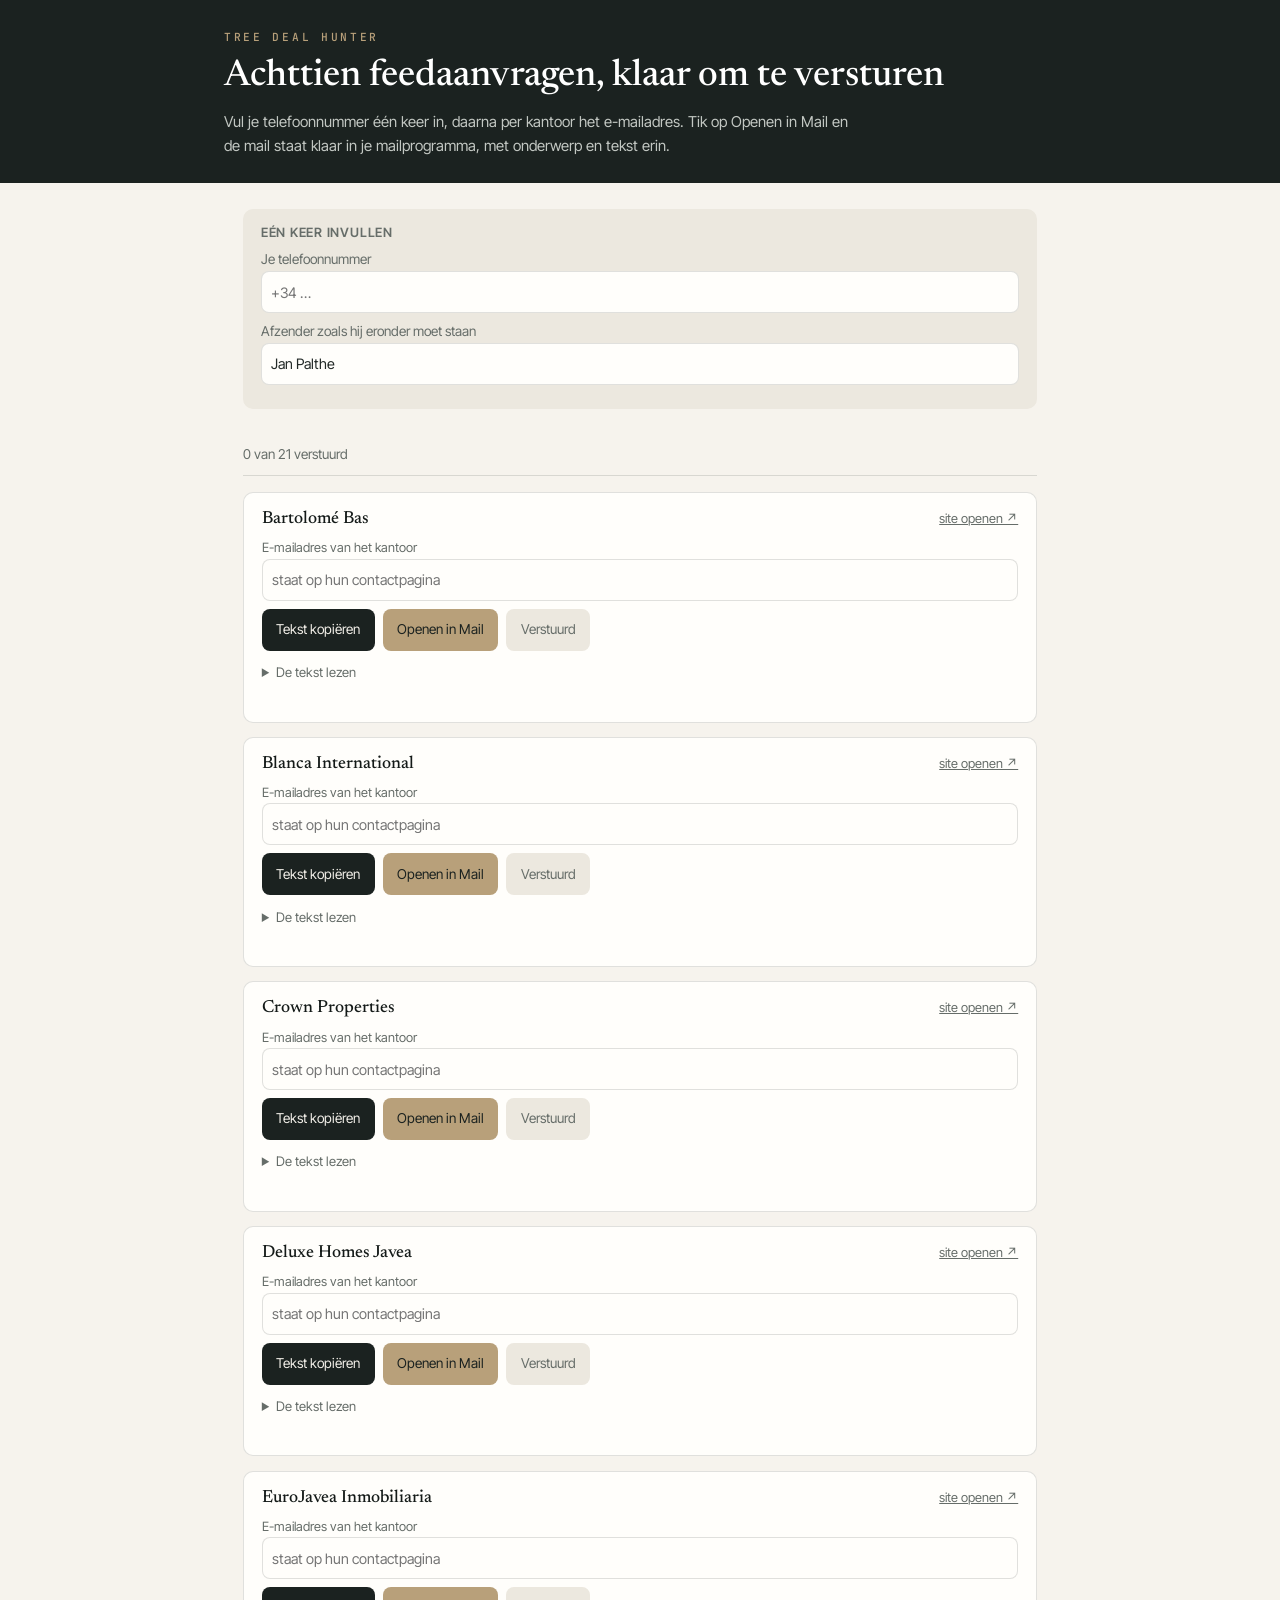
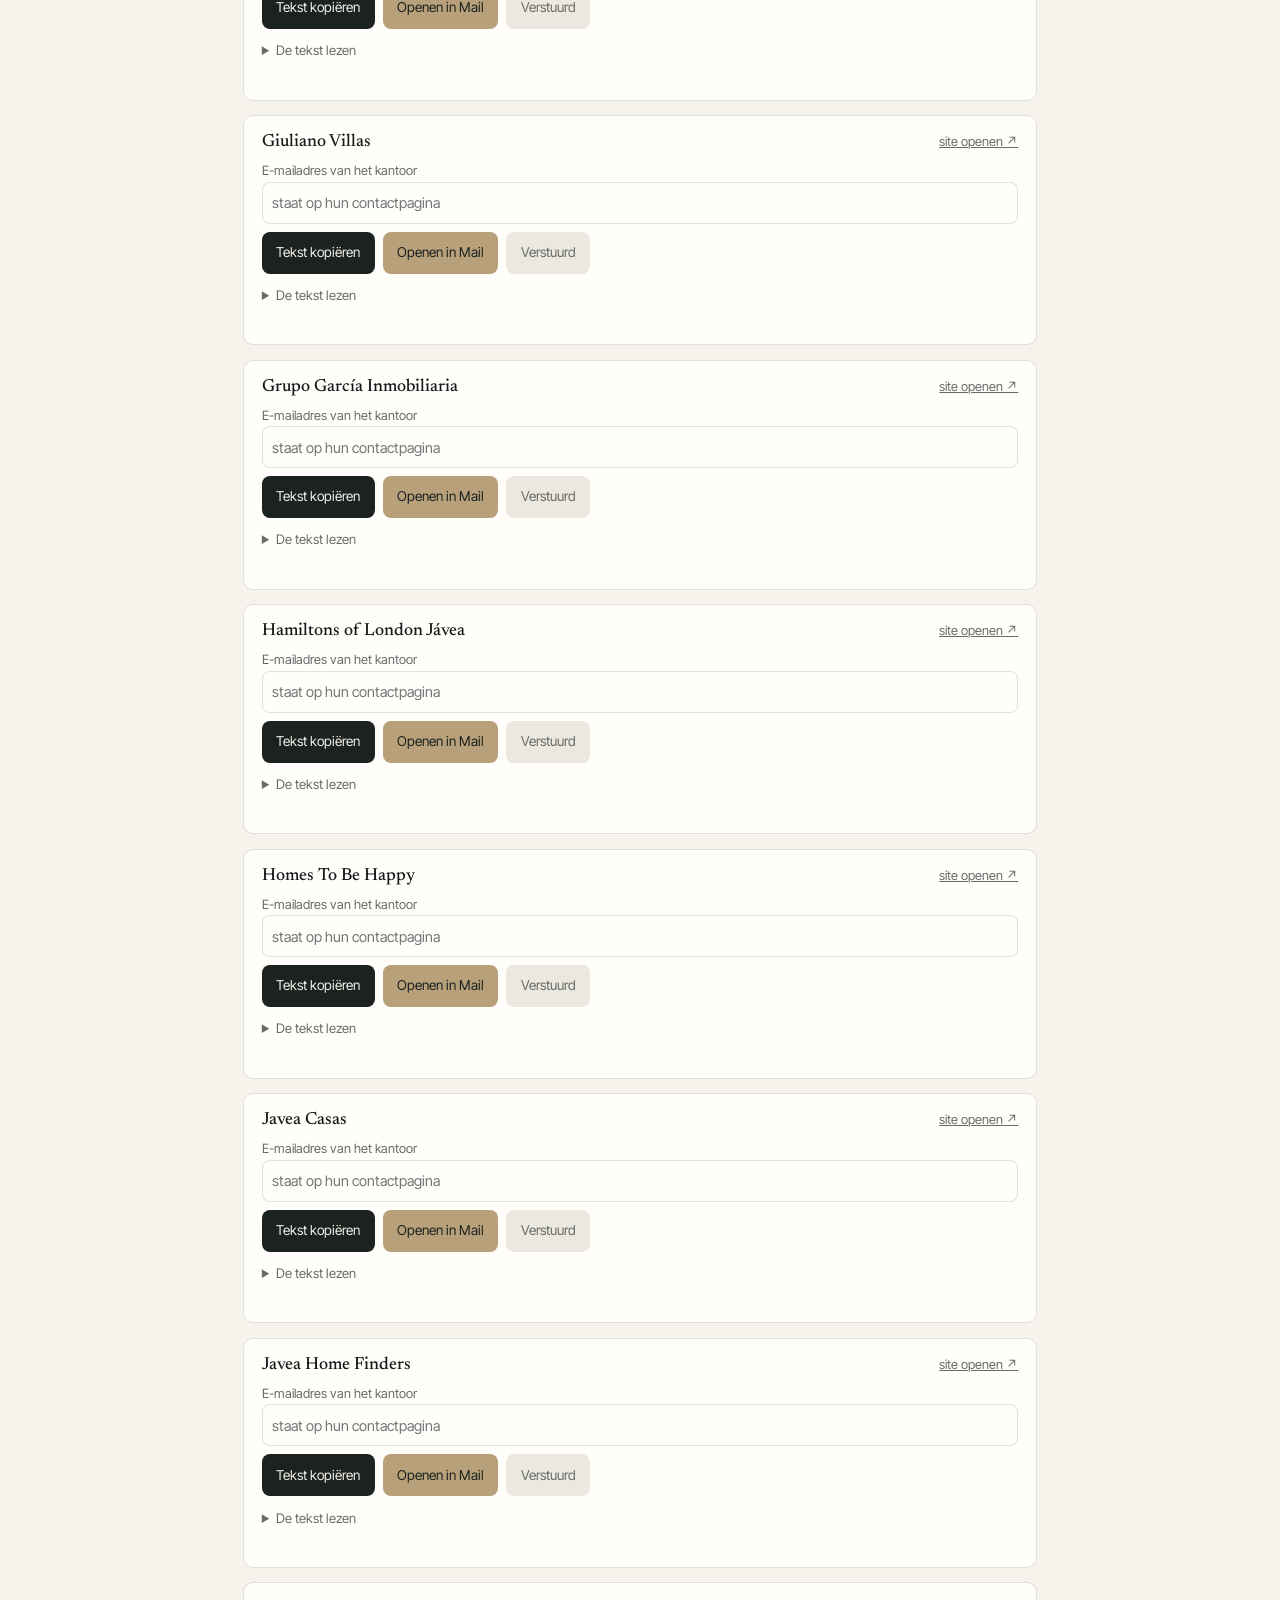
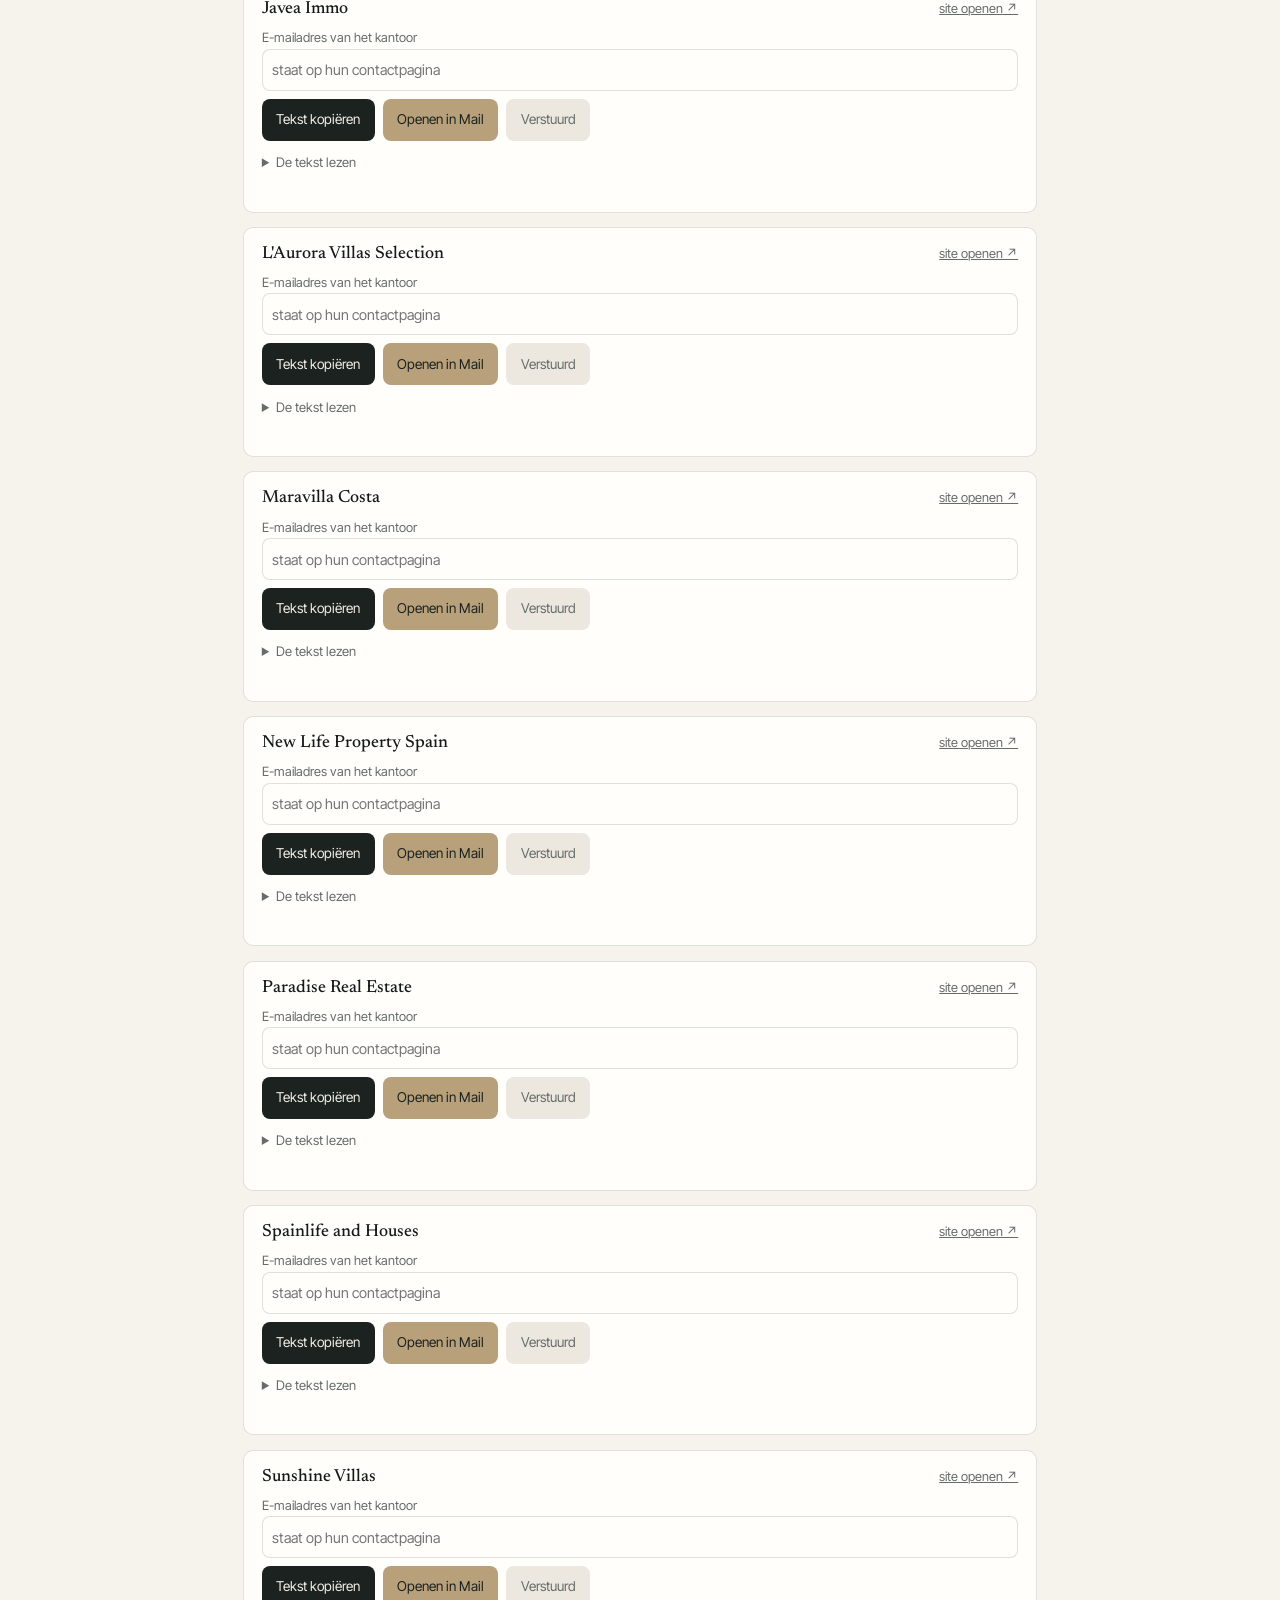
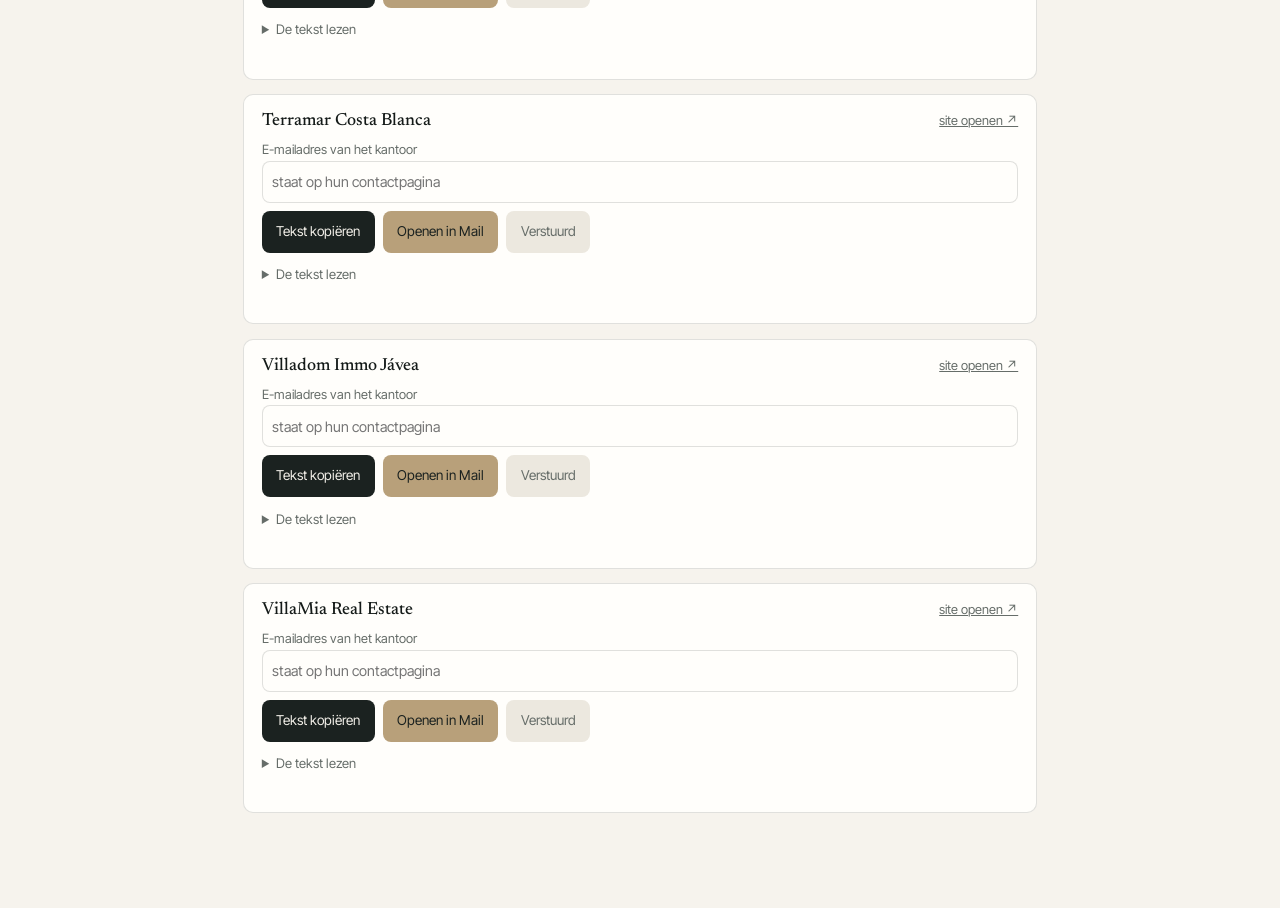
==== commit d9297acd: "Vangnet tegen keuzelijstwaarden, tabblad Onvolledig, drie feedmails erbij Drie besluiten van Jan (27" ====
--- a/acties/feed-aanvraag/versturen.html
+++ b/acties/feed-aanvraag/versturen.html
@@ -381,6 +381,79 @@
   <p class="st"></p>
 </article>
 <article class="m" data-i="5">
+  <header><h2>Giuliano Villas</h2>
+    <a href="https://www.costablancajaveaproperties.com" target="_blank" rel="noopener noreferrer">site openen ↗</a></header>
+  <label>E-mailadres van het kantoor
+    <input type="email" class="adres" placeholder="staat op hun contactpagina"></label>
+  <div class="knoppen">
+    <button class="kopieer">Tekst kopiëren</button>
+    <button class="open">Openen in Mail</button>
+    <button class="klaar">Verstuurd</button>
+  </div>
+  <details><summary>De tekst lezen</summary><pre class="body">Hola,
+
+Somos TREE, de Jávea, desde 2022. Trabajamos en tres frentes: *Find* con TREE Properties,
+*Build* con TREE Constructions y *Live* con cocinas y baños. Find. Build. Live.
+
+Os escribimos por dos motivos.
+
+El primero: **compramos por cuenta propia**. Buscamos casas para reformar y parcelas para construir
+en Jávea. Miramos, calculamos y decidimos rápido, y la reforma la hacemos con gente nuestra.
+
+El segundo: **traemos compradores**. TREE Properties tiene su propia cartera de clientes del norte de
+Europa. Si algo vuestro encaja, os lo presentamos.
+
+Os seremos francos sobre una cosa: hoy seguimos vuestro catálogo leyendo vuestra web pública, que es
+lo que vuestro robots.txt permite. Funciona, pero no es preciso: leyendo la página podemos coger un
+precio o una superficie que no es la de la ficha. Preferimos hacerlo bien.
+
+Por eso os pedimos una cosa: ¿podríamos recibir vuestro feed de exportación para colaboradores?
+Vuestra web es a medida, así que no sabemos qué exportación tenéis. Nos sirve cualquier formato: XML, CSV o incluso un enlace que vuestro programador pueda generar.
+
+Lo usamos solo dentro de casa, para nuestra propia búsqueda. No publicamos vuestras fichas en ninguna
+web sin acuerdo previo con vosotros. Y si preferís hablarlo antes, nos pasamos por la oficina.
+
+Un saludo,
+
+Jan Palthe
+TREE Group · Jávea, Costa Blanca
+Find. Build. Live.
+info@treeproperties.es · [telefoonnummer invullen]
+
+---
+
+Hello,
+
+We are TREE, based in Jávea since 2022. Three disciplines under one roof: *Find* with TREE Properties,
+*Build* with TREE Constructions, *Live* with kitchens and bathrooms. Find. Build. Live.
+
+Two reasons for writing.
+
+First, **we buy for our own account**. We look for houses to renovate and plots to build on in Jávea.
+We view, we calculate, we decide quickly, and we do the renovation with our own people.
+
+Second, **we bring buyers**. TREE Properties has its own client base in northern Europe. When
+something of yours fits, we introduce it.
+
+One thing we want to be straight about: today we follow your catalogue by reading your public
+website, which is what your robots.txt allows. It works, but it is not precise — reading a page, we
+can pick up a price or a floor area that is not the one on the listing. We would rather do it
+properly.
+
+So one request: could we receive your partner export feed? Your site is custom-built, so we do not know what export you have. Any format works for us: XML, CSV, or simply a link your developer can generate.
+
+We use it in house only, for our own search. We do not publish your listings anywhere without
+agreeing that with you first. And if you would rather talk it through, we will come by the office.
+
+Kind regards,
+
+Jan Palthe
+TREE Group · Jávea, Costa Blanca
+Find. Build. Live.
+info@treeproperties.es · [phone number]</pre></details>
+  <p class="st"></p>
+</article>
+<article class="m" data-i="6">
   <header><h2>Grupo García Inmobiliaria</h2>
     <a href="https://grupo-garcia.es" target="_blank" rel="noopener noreferrer">site openen ↗</a></header>
   <label>E-mailadres van het kantoor
@@ -444,7 +517,7 @@
 info@treeproperties.es · [phone number]</pre></details>
   <p class="st"></p>
 </article>
-<article class="m" data-i="6">
+<article class="m" data-i="7">
   <header><h2>Hamiltons of London Jávea</h2>
     <a href="https://www.hamiltonsoflondon.net" target="_blank" rel="noopener noreferrer">site openen ↗</a></header>
   <label>E-mailadres van het kantoor
@@ -508,7 +581,7 @@
 info@treeproperties.es · [phone number]</pre></details>
   <p class="st"></p>
 </article>
-<article class="m" data-i="7">
+<article class="m" data-i="8">
   <header><h2>Homes To Be Happy</h2>
     <a href="https://www.homestobehappy.com" target="_blank" rel="noopener noreferrer">site openen ↗</a></header>
   <label>E-mailadres van het kantoor
@@ -572,7 +645,7 @@
 info@treeproperties.es · [phone number]</pre></details>
   <p class="st"></p>
 </article>
-<article class="m" data-i="8">
+<article class="m" data-i="9">
   <header><h2>Javea Casas</h2>
     <a href="https://www.javeacasas.com" target="_blank" rel="noopener noreferrer">site openen ↗</a></header>
   <label>E-mailadres van het kantoor
@@ -636,7 +709,7 @@
 info@treeproperties.es · [phone number]</pre></details>
   <p class="st"></p>
 </article>
-<article class="m" data-i="9">
+<article class="m" data-i="10">
   <header><h2>Javea Home Finders</h2>
     <a href="https://www.javeahomefinders.com" target="_blank" rel="noopener noreferrer">site openen ↗</a></header>
   <label>E-mailadres van het kantoor
@@ -700,7 +773,7 @@
 info@treeproperties.es · [phone number]</pre></details>
   <p class="st"></p>
 </article>
-<article class="m" data-i="10">
+<article class="m" data-i="11">
   <header><h2>Javea Immo</h2>
     <a href="https://www.javeaimmo.com" target="_blank" rel="noopener noreferrer">site openen ↗</a></header>
   <label>E-mailadres van het kantoor
@@ -764,7 +837,80 @@
 info@treeproperties.es · [phone number]</pre></details>
   <p class="st"></p>
 </article>
-<article class="m" data-i="11">
+<article class="m" data-i="12">
+  <header><h2>L&#x27;Aurora Villas Selection</h2>
+    <a href="https://www.lauroravillas.com" target="_blank" rel="noopener noreferrer">site openen ↗</a></header>
+  <label>E-mailadres van het kantoor
+    <input type="email" class="adres" placeholder="staat op hun contactpagina"></label>
+  <div class="knoppen">
+    <button class="kopieer">Tekst kopiëren</button>
+    <button class="open">Openen in Mail</button>
+    <button class="klaar">Verstuurd</button>
+  </div>
+  <details><summary>De tekst lezen</summary><pre class="body">Hola,
+
+Somos TREE, de Jávea, desde 2022. Trabajamos en tres frentes: *Find* con TREE Properties,
+*Build* con TREE Constructions y *Live* con cocinas y baños. Find. Build. Live.
+
+Os escribimos por dos motivos.
+
+El primero: **compramos por cuenta propia**. Buscamos casas para reformar y parcelas para construir
+en Jávea. Miramos, calculamos y decidimos rápido, y la reforma la hacemos con gente nuestra.
+
+El segundo: **traemos compradores**. TREE Properties tiene su propia cartera de clientes del norte de
+Europa. Si algo vuestro encaja, os lo presentamos.
+
+Os seremos francos sobre una cosa: hoy seguimos vuestro catálogo leyendo vuestra web pública, que es
+lo que vuestro robots.txt permite. Funciona, pero no es preciso: leyendo la página podemos coger un
+precio o una superficie que no es la de la ficha. Preferimos hacerlo bien.
+
+Por eso os pedimos una cosa: ¿podríamos recibir vuestro feed de exportación para colaboradores?
+Sabemos que trabajáis con Inmoweb. Ese sistema ofrece un feed de exportación gratuito por colaborador, con una clave que vosotros mismos podéis retirar cuando queráis.
+
+Lo usamos solo dentro de casa, para nuestra propia búsqueda. No publicamos vuestras fichas en ninguna
+web sin acuerdo previo con vosotros. Y si preferís hablarlo antes, nos pasamos por la oficina.
+
+Un saludo,
+
+Jan Palthe
+TREE Group · Jávea, Costa Blanca
+Find. Build. Live.
+info@treeproperties.es · [telefoonnummer invullen]
+
+---
+
+Hello,
+
+We are TREE, based in Jávea since 2022. Three disciplines under one roof: *Find* with TREE Properties,
+*Build* with TREE Constructions, *Live* with kitchens and bathrooms. Find. Build. Live.
+
+Two reasons for writing.
+
+First, **we buy for our own account**. We look for houses to renovate and plots to build on in Jávea.
+We view, we calculate, we decide quickly, and we do the renovation with our own people.
+
+Second, **we bring buyers**. TREE Properties has its own client base in northern Europe. When
+something of yours fits, we introduce it.
+
+One thing we want to be straight about: today we follow your catalogue by reading your public
+website, which is what your robots.txt allows. It works, but it is not precise — reading a page, we
+can pick up a price or a floor area that is not the one on the listing. We would rather do it
+properly.
+
+So one request: could we receive your partner export feed? We understand you work with Inmoweb. That platform offers a free partner export feed, with a key you can revoke yourselves at any time.
+
+We use it in house only, for our own search. We do not publish your listings anywhere without
+agreeing that with you first. And if you would rather talk it through, we will come by the office.
+
+Kind regards,
+
+Jan Palthe
+TREE Group · Jávea, Costa Blanca
+Find. Build. Live.
+info@treeproperties.es · [phone number]</pre></details>
+  <p class="st"></p>
+</article>
+<article class="m" data-i="13">
   <header><h2>Maravilla Costa</h2>
     <a href="https://www.maravilla-costa.com" target="_blank" rel="noopener noreferrer">site openen ↗</a></header>
   <label>E-mailadres van het kantoor
@@ -828,7 +974,7 @@
 info@treeproperties.es · [phone number]</pre></details>
   <p class="st"></p>
 </article>
-<article class="m" data-i="12">
+<article class="m" data-i="14">
   <header><h2>New Life Property Spain</h2>
     <a href="https://www.newlifepropertyspain.com" target="_blank" rel="noopener noreferrer">site openen ↗</a></header>
   <label>E-mailadres van het kantoor
@@ -892,7 +1038,7 @@
 info@treeproperties.es · [phone number]</pre></details>
   <p class="st"></p>
 </article>
-<article class="m" data-i="13">
+<article class="m" data-i="15">
   <header><h2>Paradise Real Estate</h2>
     <a href="https://www.paradiserealestate.es" target="_blank" rel="noopener noreferrer">site openen ↗</a></header>
   <label>E-mailadres van het kantoor
@@ -956,7 +1102,7 @@
 info@treeproperties.es · [phone number]</pre></details>
   <p class="st"></p>
 </article>
-<article class="m" data-i="14">
+<article class="m" data-i="16">
   <header><h2>Spainlife and Houses</h2>
     <a href="https://www.spainlifeandhouses.es" target="_blank" rel="noopener noreferrer">site openen ↗</a></header>
   <label>E-mailadres van het kantoor
@@ -1020,7 +1166,80 @@
 info@treeproperties.es · [phone number]</pre></details>
   <p class="st"></p>
 </article>
-<article class="m" data-i="15">
+<article class="m" data-i="17">
+  <header><h2>Sunshine Villas</h2>
+    <a href="https://sunshinevillas.co.uk" target="_blank" rel="noopener noreferrer">site openen ↗</a></header>
+  <label>E-mailadres van het kantoor
+    <input type="email" class="adres" placeholder="staat op hun contactpagina"></label>
+  <div class="knoppen">
+    <button class="kopieer">Tekst kopiëren</button>
+    <button class="open">Openen in Mail</button>
+    <button class="klaar">Verstuurd</button>
+  </div>
+  <details><summary>De tekst lezen</summary><pre class="body">Hola,
+
+Somos TREE, de Jávea, desde 2022. Trabajamos en tres frentes: *Find* con TREE Properties,
+*Build* con TREE Constructions y *Live* con cocinas y baños. Find. Build. Live.
+
+Os escribimos por dos motivos.
+
+El primero: **compramos por cuenta propia**. Buscamos casas para reformar y parcelas para construir
+en Jávea. Miramos, calculamos y decidimos rápido, y la reforma la hacemos con gente nuestra.
+
+El segundo: **traemos compradores**. TREE Properties tiene su propia cartera de clientes del norte de
+Europa. Si algo vuestro encaja, os lo presentamos.
+
+Os seremos francos sobre una cosa: hoy seguimos vuestro catálogo leyendo vuestra web pública, que es
+lo que vuestro robots.txt permite. Funciona, pero no es preciso: leyendo la página podemos coger un
+precio o una superficie que no es la de la ficha. Preferimos hacerlo bien.
+
+Por eso os pedimos una cosa: ¿podríamos recibir vuestro feed de exportación para colaboradores?
+Sabemos que trabajáis con Mediaelx. Ese sistema tiene una exportación que podéis activar vosotros mismos desde el panel, sin coste; nos basta con la de vuestras propias fichas, no hace falta la cartera importada de terceros.
+
+Lo usamos solo dentro de casa, para nuestra propia búsqueda. No publicamos vuestras fichas en ninguna
+web sin acuerdo previo con vosotros. Y si preferís hablarlo antes, nos pasamos por la oficina.
+
+Un saludo,
+
+Jan Palthe
+TREE Group · Jávea, Costa Blanca
+Find. Build. Live.
+info@treeproperties.es · [telefoonnummer invullen]
+
+---
+
+Hello,
+
+We are TREE, based in Jávea since 2022. Three disciplines under one roof: *Find* with TREE Properties,
+*Build* with TREE Constructions, *Live* with kitchens and bathrooms. Find. Build. Live.
+
+Two reasons for writing.
+
+First, **we buy for our own account**. We look for houses to renovate and plots to build on in Jávea.
+We view, we calculate, we decide quickly, and we do the renovation with our own people.
+
+Second, **we bring buyers**. TREE Properties has its own client base in northern Europe. When
+something of yours fits, we introduce it.
+
+One thing we want to be straight about: today we follow your catalogue by reading your public
+website, which is what your robots.txt allows. It works, but it is not precise — reading a page, we
+can pick up a price or a floor area that is not the one on the listing. We would rather do it
+properly.
+
+So one request: could we receive your partner export feed? We understand you work with Mediaelx. That platform has a self-service export you can switch on from the panel at no cost; your own listings are enough, we do not need the imported third-party portfolio.
+
+We use it in house only, for our own search. We do not publish your listings anywhere without
+agreeing that with you first. And if you would rather talk it through, we will come by the office.
+
+Kind regards,
+
+Jan Palthe
+TREE Group · Jávea, Costa Blanca
+Find. Build. Live.
+info@treeproperties.es · [phone number]</pre></details>
+  <p class="st"></p>
+</article>
+<article class="m" data-i="18">
   <header><h2>Terramar Costa Blanca</h2>
     <a href="https://www.terramar.es" target="_blank" rel="noopener noreferrer">site openen ↗</a></header>
   <label>E-mailadres van het kantoor
@@ -1084,7 +1303,7 @@
 info@treeproperties.es · [phone number]</pre></details>
   <p class="st"></p>
 </article>
-<article class="m" data-i="16">
+<article class="m" data-i="19">
   <header><h2>Villadom Immo Jávea</h2>
     <a href="https://www.villadomjavea.com" target="_blank" rel="noopener noreferrer">site openen ↗</a></header>
   <label>E-mailadres van het kantoor
@@ -1148,7 +1367,7 @@
 info@treeproperties.es · [phone number]</pre></details>
   <p class="st"></p>
 </article>
-<article class="m" data-i="17">
+<article class="m" data-i="20">
   <header><h2>VillaMia Real Estate</h2>
     <a href="https://www.villamia.net" target="_blank" rel="noopener noreferrer">site openen ↗</a></header>
   <label>E-mailadres van het kantoor
@@ -1214,7 +1433,7 @@
 </article>
 </div>
 <script>
-const MAILS = [{"naam": "Bartolomé Bas", "web": "https://bartolomebas.com", "onderwerp": "Colaboración e intercambio de cartera — TREE, Jávea", "body": "Hola,\n\nSomos TREE, de Jávea, desde 2022. Trabajamos en tres frentes: *Find* con TREE Properties,\n*Build* con TREE Constructions y *Live* con cocinas y baños. Find. Build. Live.\n\nOs escribimos por dos motivos.\n\nEl primero: **compramos por cuenta propia**. Buscamos casas para reformar y parcelas para construir\nen Jávea. Miramos, calculamos y decidimos rápido, y la reforma la hacemos con gente nuestra.\n\nEl segundo: **traemos compradores**. TREE Properties tiene su propia cartera de clientes del norte de\nEuropa. Si algo vuestro encaja, os lo presentamos.\n\nPara poder mirar vuestro catálogo con orden, os pedimos una cosa: ¿podríamos recibir vuestro feed de\nexportación para colaboradores? Un XML, un CSV o un enlace a vuestro catálogo: cualquier formato nos sirve.\n\nLo usamos solo dentro de casa, para nuestra propia búsqueda. No publicamos vuestras fichas en ninguna\nweb sin acuerdo previo con vosotros. Y si preferís hablarlo antes, nos pasamos por la oficina.\n\nUn saludo,\n\nJan Palthe\nTREE Group · Jávea, Costa Blanca\nFind. Build. Live.\ninfo@treeproperties.es · [telefoonnummer invullen]\n\n---\n\nHello,\n\nWe are TREE, based in Jávea since 2022. Three disciplines under one roof: *Find* with TREE Properties,\n*Build* with TREE Constructions, *Live* with kitchens and bathrooms. Find. Build. Live.\n\nTwo reasons for writing.\n\nFirst, **we buy for our own account**. We look for houses to renovate and plots to build on in Jávea.\nWe view, we calculate, we decide quickly, and we do the renovation with our own people.\n\nSecond, **we bring buyers**. TREE Properties has its own client base in northern Europe. When\nsomething of yours fits, we introduce it.\n\nSo one request: could we receive your partner export feed? XML, CSV or a link to your catalogue: any format works for us.\n\nWe use it in house only, for our own search. We do not publish your listings anywhere without\nagreeing that with you first. And if you would rather talk it through, we will come by the office.\n\nKind regards,\n\nJan Palthe\nTREE Group · Jávea, Costa Blanca\nFind. Build. Live.\ninfo@treeproperties.es · [phone number]"}, {"naam": "Blanca International", "web": "https://www.blancainternational.com", "onderwerp": "Colaboración e intercambio de cartera — TREE, Jávea", "body": "Hola,\n\nSomos TREE, de Jávea, desde 2022. Trabajamos en tres frentes: *Find* con TREE Properties,\n*Build* con TREE Constructions y *Live* con cocinas y baños. Find. Build. Live.\n\nOs escribimos por dos motivos.\n\nEl primero: **compramos por cuenta propia**. Buscamos casas para reformar y parcelas para construir\nen Jávea. Miramos, calculamos y decidimos rápido, y la reforma la hacemos con gente nuestra.\n\nEl segundo: **traemos compradores**. TREE Properties tiene su propia cartera de clientes del norte de\nEuropa. Si algo vuestro encaja, os lo presentamos.\n\nPara poder mirar vuestro catálogo con orden, os pedimos una cosa: ¿podríamos recibir vuestro feed de\nexportación para colaboradores? Sabemos que trabajáis con Paagees. Ese sistema exporta el catálogo en XML para colaboradores, y con eso ya nos apañamos.\n\nLo usamos solo dentro de casa, para nuestra propia búsqueda. No publicamos vuestras fichas en ninguna\nweb sin acuerdo previo con vosotros. Y si preferís hablarlo antes, nos pasamos por la oficina.\n\nUn saludo,\n\nJan Palthe\nTREE Group · Jávea, Costa Blanca\nFind. Build. Live.\ninfo@treeproperties.es · [telefoonnummer invullen]\n\n---\n\nHello,\n\nWe are TREE, based in Jávea since 2022. Three disciplines under one roof: *Find* with TREE Properties,\n*Build* with TREE Constructions, *Live* with kitchens and bathrooms. Find. Build. Live.\n\nTwo reasons for writing.\n\nFirst, **we buy for our own account**. We look for houses to renovate and plots to build on in Jávea.\nWe view, we calculate, we decide quickly, and we do the renovation with our own people.\n\nSecond, **we bring buyers**. TREE Properties has its own client base in northern Europe. When\nsomething of yours fits, we introduce it.\n\nSo one request: could we receive your partner export feed? We understand you work with Paagees. That platform exports the catalogue as XML for partners, which is all we need.\n\nWe use it in house only, for our own search. We do not publish your listings anywhere without\nagreeing that with you first. And if you would rather talk it through, we will come by the office.\n\nKind regards,\n\nJan Palthe\nTREE Group · Jávea, Costa Blanca\nFind. Build. Live.\ninfo@treeproperties.es · [phone number]"}, {"naam": "Crown Properties", "web": "https://www.crown-property.com", "onderwerp": "Colaboración e intercambio de cartera — TREE, Jávea", "body": "Hola,\n\nSomos TREE, de Jávea, desde 2022. Trabajamos en tres frentes: *Find* con TREE Properties,\n*Build* con TREE Constructions y *Live* con cocinas y baños. Find. Build. Live.\n\nOs escribimos por dos motivos.\n\nEl primero: **compramos por cuenta propia**. Buscamos casas para reformar y parcelas para construir\nen Jávea. Miramos, calculamos y decidimos rápido, y la reforma la hacemos con gente nuestra.\n\nEl segundo: **traemos compradores**. TREE Properties tiene su propia cartera de clientes del norte de\nEuropa. Si algo vuestro encaja, os lo presentamos.\n\nPara poder mirar vuestro catálogo con orden, os pedimos una cosa: ¿podríamos recibir vuestro feed de\nexportación para colaboradores? Sabemos que trabajáis con Sooprema. Ese sistema exporta el catálogo en XML para colaboradores, y con eso ya nos apañamos.\n\nLo usamos solo dentro de casa, para nuestra propia búsqueda. No publicamos vuestras fichas en ninguna\nweb sin acuerdo previo con vosotros. Y si preferís hablarlo antes, nos pasamos por la oficina.\n\nUn saludo,\n\nJan Palthe\nTREE Group · Jávea, Costa Blanca\nFind. Build. Live.\ninfo@treeproperties.es · [telefoonnummer invullen]\n\n---\n\nHello,\n\nWe are TREE, based in Jávea since 2022. Three disciplines under one roof: *Find* with TREE Properties,\n*Build* with TREE Constructions, *Live* with kitchens and bathrooms. Find. Build. Live.\n\nTwo reasons for writing.\n\nFirst, **we buy for our own account**. We look for houses to renovate and plots to build on in Jávea.\nWe view, we calculate, we decide quickly, and we do the renovation with our own people.\n\nSecond, **we bring buyers**. TREE Properties has its own client base in northern Europe. When\nsomething of yours fits, we introduce it.\n\nSo one request: could we receive your partner export feed? We understand you work with Sooprema. That platform exports the catalogue as XML for partners, which is all we need.\n\nWe use it in house only, for our own search. We do not publish your listings anywhere without\nagreeing that with you first. And if you would rather talk it through, we will come by the office.\n\nKind regards,\n\nJan Palthe\nTREE Group · Jávea, Costa Blanca\nFind. Build. Live.\ninfo@treeproperties.es · [phone number]"}, {"naam": "Deluxe Homes Javea", "web": "https://www.deluxehomesjavea.com", "onderwerp": "Colaboración e intercambio de cartera — TREE, Jávea", "body": "Hola,\n\nSomos TREE, de Jávea, desde 2022. Trabajamos en tres frentes: *Find* con TREE Properties,\n*Build* con TREE Constructions y *Live* con cocinas y baños. Find. Build. Live.\n\nOs escribimos por dos motivos.\n\nEl primero: **compramos por cuenta propia**. Buscamos casas para reformar y parcelas para construir\nen Jávea. Miramos, calculamos y decidimos rápido, y la reforma la hacemos con gente nuestra.\n\nEl segundo: **traemos compradores**. TREE Properties tiene su propia cartera de clientes del norte de\nEuropa. Si algo vuestro encaja, os lo presentamos.\n\nPara poder mirar vuestro catálogo con orden, os pedimos una cosa: ¿podríamos recibir vuestro feed de\nexportación para colaboradores? Sabemos que trabajáis con Kyero. Ese sistema exporta el catálogo en XML para colaboradores, y con eso ya nos apañamos.\n\nLo usamos solo dentro de casa, para nuestra propia búsqueda. No publicamos vuestras fichas en ninguna\nweb sin acuerdo previo con vosotros. Y si preferís hablarlo antes, nos pasamos por la oficina.\n\nUn saludo,\n\nJan Palthe\nTREE Group · Jávea, Costa Blanca\nFind. Build. Live.\ninfo@treeproperties.es · [telefoonnummer invullen]\n\n---\n\nHello,\n\nWe are TREE, based in Jávea since 2022. Three disciplines under one roof: *Find* with TREE Properties,\n*Build* with TREE Constructions, *Live* with kitchens and bathrooms. Find. Build. Live.\n\nTwo reasons for writing.\n\nFirst, **we buy for our own account**. We look for houses to renovate and plots to build on in Jávea.\nWe view, we calculate, we decide quickly, and we do the renovation with our own people.\n\nSecond, **we bring buyers**. TREE Properties has its own client base in northern Europe. When\nsomething of yours fits, we introduce it.\n\nSo one request: could we receive your partner export feed? We understand you work with Kyero. That platform exports the catalogue as XML for partners, which is all we need.\n\nWe use it in house only, for our own search. We do not publish your listings anywhere without\nagreeing that with you first. And if you would rather talk it through, we will come by the office.\n\nKind regards,\n\nJan Palthe\nTREE Group · Jávea, Costa Blanca\nFind. Build. Live.\ninfo@treeproperties.es · [phone number]"}, {"naam": "EuroJavea Inmobiliaria", "web": "https://www.eurojavea.com", "onderwerp": "Colaboración e intercambio de cartera — TREE, Jávea", "body": "Hola,\n\nSomos TREE, de Jávea, desde 2022. Trabajamos en tres frentes: *Find* con TREE Properties,\n*Build* con TREE Constructions y *Live* con cocinas y baños. Find. Build. Live.\n\nOs escribimos por dos motivos.\n\nEl primero: **compramos por cuenta propia**. Buscamos casas para reformar y parcelas para construir\nen Jávea. Miramos, calculamos y decidimos rápido, y la reforma la hacemos con gente nuestra.\n\nEl segundo: **traemos compradores**. TREE Properties tiene su propia cartera de clientes del norte de\nEuropa. Si algo vuestro encaja, os lo presentamos.\n\nPara poder mirar vuestro catálogo con orden, os pedimos una cosa: ¿podríamos recibir vuestro feed de\nexportación para colaboradores? Sabemos que trabajáis con Inmobalia. Ese sistema exporta el catálogo en XML para colaboradores, y con eso ya nos apañamos.\n\nLo usamos solo dentro de casa, para nuestra propia búsqueda. No publicamos vuestras fichas en ninguna\nweb sin acuerdo previo con vosotros. Y si preferís hablarlo antes, nos pasamos por la oficina.\n\nUn saludo,\n\nJan Palthe\nTREE Group · Jávea, Costa Blanca\nFind. Build. Live.\ninfo@treeproperties.es · [telefoonnummer invullen]\n\n---\n\nHello,\n\nWe are TREE, based in Jávea since 2022. Three disciplines under one roof: *Find* with TREE Properties,\n*Build* with TREE Constructions, *Live* with kitchens and bathrooms. Find. Build. Live.\n\nTwo reasons for writing.\n\nFirst, **we buy for our own account**. We look for houses to renovate and plots to build on in Jávea.\nWe view, we calculate, we decide quickly, and we do the renovation with our own people.\n\nSecond, **we bring buyers**. TREE Properties has its own client base in northern Europe. When\nsomething of yours fits, we introduce it.\n\nSo one request: could we receive your partner export feed? We understand you work with Inmobalia. That platform exports the catalogue as XML for partners, which is all we need.\n\nWe use it in house only, for our own search. We do not publish your listings anywhere without\nagreeing that with you first. And if you would rather talk it through, we will come by the office.\n\nKind regards,\n\nJan Palthe\nTREE Group · Jávea, Costa Blanca\nFind. Build. Live.\ninfo@treeproperties.es · [phone number]"}, {"naam": "Grupo García Inmobiliaria", "web": "https://grupo-garcia.es", "onderwerp": "Colaboración e intercambio de cartera — TREE, Jávea", "body": "Hola,\n\nSomos TREE, de Jávea, desde 2022. Trabajamos en tres frentes: *Find* con TREE Properties,\n*Build* con TREE Constructions y *Live* con cocinas y baños. Find. Build. Live.\n\nOs escribimos por dos motivos.\n\nEl primero: **compramos por cuenta propia**. Buscamos casas para reformar y parcelas para construir\nen Jávea. Miramos, calculamos y decidimos rápido, y la reforma la hacemos con gente nuestra.\n\nEl segundo: **traemos compradores**. TREE Properties tiene su propia cartera de clientes del norte de\nEuropa. Si algo vuestro encaja, os lo presentamos.\n\nPara poder mirar vuestro catálogo con orden, os pedimos una cosa: ¿podríamos recibir vuestro feed de\nexportación para colaboradores? Un XML, un CSV o un enlace a vuestro catálogo: cualquier formato nos sirve.\n\nLo usamos solo dentro de casa, para nuestra propia búsqueda. No publicamos vuestras fichas en ninguna\nweb sin acuerdo previo con vosotros. Y si preferís hablarlo antes, nos pasamos por la oficina.\n\nUn saludo,\n\nJan Palthe\nTREE Group · Jávea, Costa Blanca\nFind. Build. Live.\ninfo@treeproperties.es · [telefoonnummer invullen]\n\n---\n\nHello,\n\nWe are TREE, based in Jávea since 2022. Three disciplines under one roof: *Find* with TREE Properties,\n*Build* with TREE Constructions, *Live* with kitchens and bathrooms. Find. Build. Live.\n\nTwo reasons for writing.\n\nFirst, **we buy for our own account**. We look for houses to renovate and plots to build on in Jávea.\nWe view, we calculate, we decide quickly, and we do the renovation with our own people.\n\nSecond, **we bring buyers**. TREE Properties has its own client base in northern Europe. When\nsomething of yours fits, we introduce it.\n\nSo one request: could we receive your partner export feed? XML, CSV or a link to your catalogue: any format works for us.\n\nWe use it in house only, for our own search. We do not publish your listings anywhere without\nagreeing that with you first. And if you would rather talk it through, we will come by the office.\n\nKind regards,\n\nJan Palthe\nTREE Group · Jávea, Costa Blanca\nFind. Build. Live.\ninfo@treeproperties.es · [phone number]"}, {"naam": "Hamiltons of London Jávea", "web": "https://www.hamiltonsoflondon.net", "onderwerp": "Colaboración e intercambio de cartera — TREE, Jávea", "body": "Hola,\n\nSomos TREE, de Jávea, desde 2022. Trabajamos en tres frentes: *Find* con TREE Properties,\n*Build* con TREE Constructions y *Live* con cocinas y baños. Find. Build. Live.\n\nOs escribimos por dos motivos.\n\nEl primero: **compramos por cuenta propia**. Buscamos casas para reformar y parcelas para construir\nen Jávea. Miramos, calculamos y decidimos rápido, y la reforma la hacemos con gente nuestra.\n\nEl segundo: **traemos compradores**. TREE Properties tiene su propia cartera de clientes del norte de\nEuropa. Si algo vuestro encaja, os lo presentamos.\n\nPara poder mirar vuestro catálogo con orden, os pedimos una cosa: ¿podríamos recibir vuestro feed de\nexportación para colaboradores? Sabemos que trabajáis con Sooprema. Ese sistema exporta el catálogo en XML para colaboradores, y con eso ya nos apañamos.\n\nLo usamos solo dentro de casa, para nuestra propia búsqueda. No publicamos vuestras fichas en ninguna\nweb sin acuerdo previo con vosotros. Y si preferís hablarlo antes, nos pasamos por la oficina.\n\nUn saludo,\n\nJan Palthe\nTREE Group · Jávea, Costa Blanca\nFind. Build. Live.\ninfo@treeproperties.es · [telefoonnummer invullen]\n\n---\n\nHello,\n\nWe are TREE, based in Jávea since 2022. Three disciplines under one roof: *Find* with TREE Properties,\n*Build* with TREE Constructions, *Live* with kitchens and bathrooms. Find. Build. Live.\n\nTwo reasons for writing.\n\nFirst, **we buy for our own account**. We look for houses to renovate and plots to build on in Jávea.\nWe view, we calculate, we decide quickly, and we do the renovation with our own people.\n\nSecond, **we bring buyers**. TREE Properties has its own client base in northern Europe. When\nsomething of yours fits, we introduce it.\n\nSo one request: could we receive your partner export feed? We understand you work with Sooprema. That platform exports the catalogue as XML for partners, which is all we need.\n\nWe use it in house only, for our own search. We do not publish your listings anywhere without\nagreeing that with you first. And if you would rather talk it through, we will come by the office.\n\nKind regards,\n\nJan Palthe\nTREE Group · Jávea, Costa Blanca\nFind. Build. Live.\ninfo@treeproperties.es · [phone number]"}, {"naam": "Homes To Be Happy", "web": "https://www.homestobehappy.com", "onderwerp": "Colaboración e intercambio de cartera — TREE, Jávea", "body": "Hola,\n\nSomos TREE, de Jávea, desde 2022. Trabajamos en tres frentes: *Find* con TREE Properties,\n*Build* con TREE Constructions y *Live* con cocinas y baños. Find. Build. Live.\n\nOs escribimos por dos motivos.\n\nEl primero: **compramos por cuenta propia**. Buscamos casas para reformar y parcelas para construir\nen Jávea. Miramos, calculamos y decidimos rápido, y la reforma la hacemos con gente nuestra.\n\nEl segundo: **traemos compradores**. TREE Properties tiene su propia cartera de clientes del norte de\nEuropa. Si algo vuestro encaja, os lo presentamos.\n\nPara poder mirar vuestro catálogo con orden, os pedimos una cosa: ¿podríamos recibir vuestro feed de\nexportación para colaboradores? Sabemos que trabajáis con Sooprema. Ese sistema exporta el catálogo en XML para colaboradores, y con eso ya nos apañamos.\n\nLo usamos solo dentro de casa, para nuestra propia búsqueda. No publicamos vuestras fichas en ninguna\nweb sin acuerdo previo con vosotros. Y si preferís hablarlo antes, nos pasamos por la oficina.\n\nUn saludo,\n\nJan Palthe\nTREE Group · Jávea, Costa Blanca\nFind. Build. Live.\ninfo@treeproperties.es · [telefoonnummer invullen]\n\n---\n\nHello,\n\nWe are TREE, based in Jávea since 2022. Three disciplines under one roof: *Find* with TREE Properties,\n*Build* with TREE Constructions, *Live* with kitchens and bathrooms. Find. Build. Live.\n\nTwo reasons for writing.\n\nFirst, **we buy for our own account**. We look for houses to renovate and plots to build on in Jávea.\nWe view, we calculate, we decide quickly, and we do the renovation with our own people.\n\nSecond, **we bring buyers**. TREE Properties has its own client base in northern Europe. When\nsomething of yours fits, we introduce it.\n\nSo one request: could we receive your partner export feed? We understand you work with Sooprema. That platform exports the catalogue as XML for partners, which is all we need.\n\nWe use it in house only, for our own search. We do not publish your listings anywhere without\nagreeing that with you first. And if you would rather talk it through, we will come by the office.\n\nKind regards,\n\nJan Palthe\nTREE Group · Jávea, Costa Blanca\nFind. Build. Live.\ninfo@treeproperties.es · [phone number]"}, {"naam": "Javea Casas", "web": "https://www.javeacasas.com", "onderwerp": "Colaboración e intercambio de cartera — TREE, Jávea", "body": "Hola,\n\nSomos TREE, de Jávea, desde 2022. Trabajamos en tres frentes: *Find* con TREE Properties,\n*Build* con TREE Constructions y *Live* con cocinas y baños. Find. Build. Live.\n\nOs escribimos por dos motivos.\n\nEl primero: **compramos por cuenta propia**. Buscamos casas para reformar y parcelas para construir\nen Jávea. Miramos, calculamos y decidimos rápido, y la reforma la hacemos con gente nuestra.\n\nEl segundo: **traemos compradores**. TREE Properties tiene su propia cartera de clientes del norte de\nEuropa. Si algo vuestro encaja, os lo presentamos.\n\nPara poder mirar vuestro catálogo con orden, os pedimos una cosa: ¿podríamos recibir vuestro feed de\nexportación para colaboradores? Sabemos que trabajáis con Sooprema. Ese sistema exporta el catálogo en XML para colaboradores, y con eso ya nos apañamos.\n\nLo usamos solo dentro de casa, para nuestra propia búsqueda. No publicamos vuestras fichas en ninguna\nweb sin acuerdo previo con vosotros. Y si preferís hablarlo antes, nos pasamos por la oficina.\n\nUn saludo,\n\nJan Palthe\nTREE Group · Jávea, Costa Blanca\nFind. Build. Live.\ninfo@treeproperties.es · [telefoonnummer invullen]\n\n---\n\nHello,\n\nWe are TREE, based in Jávea since 2022. Three disciplines under one roof: *Find* with TREE Properties,\n*Build* with TREE Constructions, *Live* with kitchens and bathrooms. Find. Build. Live.\n\nTwo reasons for writing.\n\nFirst, **we buy for our own account**. We look for houses to renovate and plots to build on in Jávea.\nWe view, we calculate, we decide quickly, and we do the renovation with our own people.\n\nSecond, **we bring buyers**. TREE Properties has its own client base in northern Europe. When\nsomething of yours fits, we introduce it.\n\nSo one request: could we receive your partner export feed? We understand you work with Sooprema. That platform exports the catalogue as XML for partners, which is all we need.\n\nWe use it in house only, for our own search. We do not publish your listings anywhere without\nagreeing that with you first. And if you would rather talk it through, we will come by the office.\n\nKind regards,\n\nJan Palthe\nTREE Group · Jávea, Costa Blanca\nFind. Build. Live.\ninfo@treeproperties.es · [phone number]"}, {"naam": "Javea Home Finders", "web": "https://www.javeahomefinders.com", "onderwerp": "Colaboración e intercambio de cartera — TREE, Jávea", "body": "Hola,\n\nSomos TREE, de Jávea, desde 2022. Trabajamos en tres frentes: *Find* con TREE Properties,\n*Build* con TREE Constructions y *Live* con cocinas y baños. Find. Build. Live.\n\nOs escribimos por dos motivos.\n\nEl primero: **compramos por cuenta propia**. Buscamos casas para reformar y parcelas para construir\nen Jávea. Miramos, calculamos y decidimos rápido, y la reforma la hacemos con gente nuestra.\n\nEl segundo: **traemos compradores**. TREE Properties tiene su propia cartera de clientes del norte de\nEuropa. Si algo vuestro encaja, os lo presentamos.\n\nPara poder mirar vuestro catálogo con orden, os pedimos una cosa: ¿podríamos recibir vuestro feed de\nexportación para colaboradores? Sabemos que trabajáis con EasyInmo. Ese sistema exporta el catálogo en XML para colaboradores, y con eso ya nos apañamos.\n\nLo usamos solo dentro de casa, para nuestra propia búsqueda. No publicamos vuestras fichas en ninguna\nweb sin acuerdo previo con vosotros. Y si preferís hablarlo antes, nos pasamos por la oficina.\n\nUn saludo,\n\nJan Palthe\nTREE Group · Jávea, Costa Blanca\nFind. Build. Live.\ninfo@treeproperties.es · [telefoonnummer invullen]\n\n---\n\nHello,\n\nWe are TREE, based in Jávea since 2022. Three disciplines under one roof: *Find* with TREE Properties,\n*Build* with TREE Constructions, *Live* with kitchens and bathrooms. Find. Build. Live.\n\nTwo reasons for writing.\n\nFirst, **we buy for our own account**. We look for houses to renovate and plots to build on in Jávea.\nWe view, we calculate, we decide quickly, and we do the renovation with our own people.\n\nSecond, **we bring buyers**. TREE Properties has its own client base in northern Europe. When\nsomething of yours fits, we introduce it.\n\nSo one request: could we receive your partner export feed? We understand you work with EasyInmo. That platform exports the catalogue as XML for partners, which is all we need.\n\nWe use it in house only, for our own search. We do not publish your listings anywhere without\nagreeing that with you first. And if you would rather talk it through, we will come by the office.\n\nKind regards,\n\nJan Palthe\nTREE Group · Jávea, Costa Blanca\nFind. Build. Live.\ninfo@treeproperties.es · [phone number]"}, {"naam": "Javea Immo", "web": "https://www.javeaimmo.com", "onderwerp": "Colaboración e intercambio de cartera — TREE, Jávea", "body": "Hola,\n\nSomos TREE, de Jávea, desde 2022. Trabajamos en tres frentes: *Find* con TREE Properties,\n*Build* con TREE Constructions y *Live* con cocinas y baños. Find. Build. Live.\n\nOs escribimos por dos motivos.\n\nEl primero: **compramos por cuenta propia**. Buscamos casas para reformar y parcelas para construir\nen Jávea. Miramos, calculamos y decidimos rápido, y la reforma la hacemos con gente nuestra.\n\nEl segundo: **traemos compradores**. TREE Properties tiene su propia cartera de clientes del norte de\nEuropa. Si algo vuestro encaja, os lo presentamos.\n\nPara poder mirar vuestro catálogo con orden, os pedimos una cosa: ¿podríamos recibir vuestro feed de\nexportación para colaboradores? Sabemos que trabajáis con Paagees. Ese sistema exporta el catálogo en XML para colaboradores, y con eso ya nos apañamos.\n\nLo usamos solo dentro de casa, para nuestra propia búsqueda. No publicamos vuestras fichas en ninguna\nweb sin acuerdo previo con vosotros. Y si preferís hablarlo antes, nos pasamos por la oficina.\n\nUn saludo,\n\nJan Palthe\nTREE Group · Jávea, Costa Blanca\nFind. Build. Live.\ninfo@treeproperties.es · [telefoonnummer invullen]\n\n---\n\nHello,\n\nWe are TREE, based in Jávea since 2022. Three disciplines under one roof: *Find* with TREE Properties,\n*Build* with TREE Constructions, *Live* with kitchens and bathrooms. Find. Build. Live.\n\nTwo reasons for writing.\n\nFirst, **we buy for our own account**. We look for houses to renovate and plots to build on in Jávea.\nWe view, we calculate, we decide quickly, and we do the renovation with our own people.\n\nSecond, **we bring buyers**. TREE Properties has its own client base in northern Europe. When\nsomething of yours fits, we introduce it.\n\nSo one request: could we receive your partner export feed? We understand you work with Paagees. That platform exports the catalogue as XML for partners, which is all we need.\n\nWe use it in house only, for our own search. We do not publish your listings anywhere without\nagreeing that with you first. And if you would rather talk it through, we will come by the office.\n\nKind regards,\n\nJan Palthe\nTREE Group · Jávea, Costa Blanca\nFind. Build. Live.\ninfo@treeproperties.es · [phone number]"}, {"naam": "Maravilla Costa", "web": "https://www.maravilla-costa.com", "onderwerp": "Colaboración e intercambio de cartera — TREE, Jávea", "body": "Hola,\n\nSomos TREE, de Jávea, desde 2022. Trabajamos en tres frentes: *Find* con TREE Properties,\n*Build* con TREE Constructions y *Live* con cocinas y baños. Find. Build. Live.\n\nOs escribimos por dos motivos.\n\nEl primero: **compramos por cuenta propia**. Buscamos casas para reformar y parcelas para construir\nen Jávea. Miramos, calculamos y decidimos rápido, y la reforma la hacemos con gente nuestra.\n\nEl segundo: **traemos compradores**. TREE Properties tiene su propia cartera de clientes del norte de\nEuropa. Si algo vuestro encaja, os lo presentamos.\n\nPara poder mirar vuestro catálogo con orden, os pedimos una cosa: ¿podríamos recibir vuestro feed de\nexportación para colaboradores? Sabemos que trabajáis con Sooprema. Ese sistema exporta el catálogo en XML para colaboradores, y con eso ya nos apañamos.\n\nLo usamos solo dentro de casa, para nuestra propia búsqueda. No publicamos vuestras fichas en ninguna\nweb sin acuerdo previo con vosotros. Y si preferís hablarlo antes, nos pasamos por la oficina.\n\nUn saludo,\n\nJan Palthe\nTREE Group · Jávea, Costa Blanca\nFind. Build. Live.\ninfo@treeproperties.es · [telefoonnummer invullen]\n\n---\n\nHello,\n\nWe are TREE, based in Jávea since 2022. Three disciplines under one roof: *Find* with TREE Properties,\n*Build* with TREE Constructions, *Live* with kitchens and bathrooms. Find. Build. Live.\n\nTwo reasons for writing.\n\nFirst, **we buy for our own account**. We look for houses to renovate and plots to build on in Jávea.\nWe view, we calculate, we decide quickly, and we do the renovation with our own people.\n\nSecond, **we bring buyers**. TREE Properties has its own client base in northern Europe. When\nsomething of yours fits, we introduce it.\n\nSo one request: could we receive your partner export feed? We understand you work with Sooprema. That platform exports the catalogue as XML for partners, which is all we need.\n\nWe use it in house only, for our own search. We do not publish your listings anywhere without\nagreeing that with you first. And if you would rather talk it through, we will come by the office.\n\nKind regards,\n\nJan Palthe\nTREE Group · Jávea, Costa Blanca\nFind. Build. Live.\ninfo@treeproperties.es · [phone number]"}, {"naam": "New Life Property Spain", "web": "https://www.newlifepropertyspain.com", "onderwerp": "Colaboración e intercambio de cartera — TREE, Jávea", "body": "Hola,\n\nSomos TREE, de Jávea, desde 2022. Trabajamos en tres frentes: *Find* con TREE Properties,\n*Build* con TREE Constructions y *Live* con cocinas y baños. Find. Build. Live.\n\nOs escribimos por dos motivos.\n\nEl primero: **compramos por cuenta propia**. Buscamos casas para reformar y parcelas para construir\nen Jávea. Miramos, calculamos y decidimos rápido, y la reforma la hacemos con gente nuestra.\n\nEl segundo: **traemos compradores**. TREE Properties tiene su propia cartera de clientes del norte de\nEuropa. Si algo vuestro encaja, os lo presentamos.\n\nPara poder mirar vuestro catálogo con orden, os pedimos una cosa: ¿podríamos recibir vuestro feed de\nexportación para colaboradores? Sabemos que trabajáis con Sooprema. Ese sistema exporta el catálogo en XML para colaboradores, y con eso ya nos apañamos.\n\nLo usamos solo dentro de casa, para nuestra propia búsqueda. No publicamos vuestras fichas en ninguna\nweb sin acuerdo previo con vosotros. Y si preferís hablarlo antes, nos pasamos por la oficina.\n\nUn saludo,\n\nJan Palthe\nTREE Group · Jávea, Costa Blanca\nFind. Build. Live.\ninfo@treeproperties.es · [telefoonnummer invullen]\n\n---\n\nHello,\n\nWe are TREE, based in Jávea since 2022. Three disciplines under one roof: *Find* with TREE Properties,\n*Build* with TREE Constructions, *Live* with kitchens and bathrooms. Find. Build. Live.\n\nTwo reasons for writing.\n\nFirst, **we buy for our own account**. We look for houses to renovate and plots to build on in Jávea.\nWe view, we calculate, we decide quickly, and we do the renovation with our own people.\n\nSecond, **we bring buyers**. TREE Properties has its own client base in northern Europe. When\nsomething of yours fits, we introduce it.\n\nSo one request: could we receive your partner export feed? We understand you work with Sooprema. That platform exports the catalogue as XML for partners, which is all we need.\n\nWe use it in house only, for our own search. We do not publish your listings anywhere without\nagreeing that with you first. And if you would rather talk it through, we will come by the office.\n\nKind regards,\n\nJan Palthe\nTREE Group · Jávea, Costa Blanca\nFind. Build. Live.\ninfo@treeproperties.es · [phone number]"}, {"naam": "Paradise Real Estate", "web": "https://www.paradiserealestate.es", "onderwerp": "Colaboración e intercambio de cartera — TREE, Jávea", "body": "Hola,\n\nSomos TREE, de Jávea, desde 2022. Trabajamos en tres frentes: *Find* con TREE Properties,\n*Build* con TREE Constructions y *Live* con cocinas y baños. Find. Build. Live.\n\nOs escribimos por dos motivos.\n\nEl primero: **compramos por cuenta propia**. Buscamos casas para reformar y parcelas para construir\nen Jávea. Miramos, calculamos y decidimos rápido, y la reforma la hacemos con gente nuestra.\n\nEl segundo: **traemos compradores**. TREE Properties tiene su propia cartera de clientes del norte de\nEuropa. Si algo vuestro encaja, os lo presentamos.\n\nPara poder mirar vuestro catálogo con orden, os pedimos una cosa: ¿podríamos recibir vuestro feed de\nexportación para colaboradores? Sabemos que trabajáis con Sooprema. Ese sistema exporta el catálogo en XML para colaboradores, y con eso ya nos apañamos.\n\nLo usamos solo dentro de casa, para nuestra propia búsqueda. No publicamos vuestras fichas en ninguna\nweb sin acuerdo previo con vosotros. Y si preferís hablarlo antes, nos pasamos por la oficina.\n\nUn saludo,\n\nJan Palthe\nTREE Group · Jávea, Costa Blanca\nFind. Build. Live.\ninfo@treeproperties.es · [telefoonnummer invullen]\n\n---\n\nHello,\n\nWe are TREE, based in Jávea since 2022. Three disciplines under one roof: *Find* with TREE Properties,\n*Build* with TREE Constructions, *Live* with kitchens and bathrooms. Find. Build. Live.\n\nTwo reasons for writing.\n\nFirst, **we buy for our own account**. We look for houses to renovate and plots to build on in Jávea.\nWe view, we calculate, we decide quickly, and we do the renovation with our own people.\n\nSecond, **we bring buyers**. TREE Properties has its own client base in northern Europe. When\nsomething of yours fits, we introduce it.\n\nSo one request: could we receive your partner export feed? We understand you work with Sooprema. That platform exports the catalogue as XML for partners, which is all we need.\n\nWe use it in house only, for our own search. We do not publish your listings anywhere without\nagreeing that with you first. And if you would rather talk it through, we will come by the office.\n\nKind regards,\n\nJan Palthe\nTREE Group · Jávea, Costa Blanca\nFind. Build. Live.\ninfo@treeproperties.es · [phone number]"}, {"naam": "Spainlife and Houses", "web": "https://www.spainlifeandhouses.es", "onderwerp": "Colaboración e intercambio de cartera — TREE, Jávea", "body": "Hola,\n\nSomos TREE, de Jávea, desde 2022. Trabajamos en tres frentes: *Find* con TREE Properties,\n*Build* con TREE Constructions y *Live* con cocinas y baños. Find. Build. Live.\n\nOs escribimos por dos motivos.\n\nEl primero: **compramos por cuenta propia**. Buscamos casas para reformar y parcelas para construir\nen Jávea. Miramos, calculamos y decidimos rápido, y la reforma la hacemos con gente nuestra.\n\nEl segundo: **traemos compradores**. TREE Properties tiene su propia cartera de clientes del norte de\nEuropa. Si algo vuestro encaja, os lo presentamos.\n\nPara poder mirar vuestro catálogo con orden, os pedimos una cosa: ¿podríamos recibir vuestro feed de\nexportación para colaboradores? Sabemos que trabajáis con eGO Real Estate. Ese sistema exporta el catálogo en XML para colaboradores, y con eso ya nos apañamos.\n\nLo usamos solo dentro de casa, para nuestra propia búsqueda. No publicamos vuestras fichas en ninguna\nweb sin acuerdo previo con vosotros. Y si preferís hablarlo antes, nos pasamos por la oficina.\n\nUn saludo,\n\nJan Palthe\nTREE Group · Jávea, Costa Blanca\nFind. Build. Live.\ninfo@treeproperties.es · [telefoonnummer invullen]\n\n---\n\nHello,\n\nWe are TREE, based in Jávea since 2022. Three disciplines under one roof: *Find* with TREE Properties,\n*Build* with TREE Constructions, *Live* with kitchens and bathrooms. Find. Build. Live.\n\nTwo reasons for writing.\n\nFirst, **we buy for our own account**. We look for houses to renovate and plots to build on in Jávea.\nWe view, we calculate, we decide quickly, and we do the renovation with our own people.\n\nSecond, **we bring buyers**. TREE Properties has its own client base in northern Europe. When\nsomething of yours fits, we introduce it.\n\nSo one request: could we receive your partner export feed? We understand you work with eGO Real Estate. That platform exports the catalogue as XML for partners, which is all we need.\n\nWe use it in house only, for our own search. We do not publish your listings anywhere without\nagreeing that with you first. And if you would rather talk it through, we will come by the office.\n\nKind regards,\n\nJan Palthe\nTREE Group · Jávea, Costa Blanca\nFind. Build. Live.\ninfo@treeproperties.es · [phone number]"}, {"naam": "Terramar Costa Blanca", "web": "https://www.terramar.es", "onderwerp": "Colaboración e intercambio de cartera — TREE, Jávea", "body": "Hola,\n\nSomos TREE, de Jávea, desde 2022. Trabajamos en tres frentes: *Find* con TREE Properties,\n*Build* con TREE Constructions y *Live* con cocinas y baños. Find. Build. Live.\n\nOs escribimos por dos motivos.\n\nEl primero: **compramos por cuenta propia**. Buscamos casas para reformar y parcelas para construir\nen Jávea. Miramos, calculamos y decidimos rápido, y la reforma la hacemos con gente nuestra.\n\nEl segundo: **traemos compradores**. TREE Properties tiene su propia cartera de clientes del norte de\nEuropa. Si algo vuestro encaja, os lo presentamos.\n\nPara poder mirar vuestro catálogo con orden, os pedimos una cosa: ¿podríamos recibir vuestro feed de\nexportación para colaboradores? Sabemos que trabajáis con Sooprema. Ese sistema exporta el catálogo en XML para colaboradores, y con eso ya nos apañamos.\n\nLo usamos solo dentro de casa, para nuestra propia búsqueda. No publicamos vuestras fichas en ninguna\nweb sin acuerdo previo con vosotros. Y si preferís hablarlo antes, nos pasamos por la oficina.\n\nUn saludo,\n\nJan Palthe\nTREE Group · Jávea, Costa Blanca\nFind. Build. Live.\ninfo@treeproperties.es · [telefoonnummer invullen]\n\n---\n\nHello,\n\nWe are TREE, based in Jávea since 2022. Three disciplines under one roof: *Find* with TREE Properties,\n*Build* with TREE Constructions, *Live* with kitchens and bathrooms. Find. Build. Live.\n\nTwo reasons for writing.\n\nFirst, **we buy for our own account**. We look for houses to renovate and plots to build on in Jávea.\nWe view, we calculate, we decide quickly, and we do the renovation with our own people.\n\nSecond, **we bring buyers**. TREE Properties has its own client base in northern Europe. When\nsomething of yours fits, we introduce it.\n\nSo one request: could we receive your partner export feed? We understand you work with Sooprema. That platform exports the catalogue as XML for partners, which is all we need.\n\nWe use it in house only, for our own search. We do not publish your listings anywhere without\nagreeing that with you first. And if you would rather talk it through, we will come by the office.\n\nKind regards,\n\nJan Palthe\nTREE Group · Jávea, Costa Blanca\nFind. Build. Live.\ninfo@treeproperties.es · [phone number]"}, {"naam": "Villadom Immo Jávea", "web": "https://www.villadomjavea.com", "onderwerp": "Colaboración e intercambio de cartera — TREE, Jávea", "body": "Hola,\n\nSomos TREE, de Jávea, desde 2022. Trabajamos en tres frentes: *Find* con TREE Properties,\n*Build* con TREE Constructions y *Live* con cocinas y baños. Find. Build. Live.\n\nOs escribimos por dos motivos.\n\nEl primero: **compramos por cuenta propia**. Buscamos casas para reformar y parcelas para construir\nen Jávea. Miramos, calculamos y decidimos rápido, y la reforma la hacemos con gente nuestra.\n\nEl segundo: **traemos compradores**. TREE Properties tiene su propia cartera de clientes del norte de\nEuropa. Si algo vuestro encaja, os lo presentamos.\n\nPara poder mirar vuestro catálogo con orden, os pedimos una cosa: ¿podríamos recibir vuestro feed de\nexportación para colaboradores? Sabemos que trabajáis con Paagees. Ese sistema exporta el catálogo en XML para colaboradores, y con eso ya nos apañamos.\n\nLo usamos solo dentro de casa, para nuestra propia búsqueda. No publicamos vuestras fichas en ninguna\nweb sin acuerdo previo con vosotros. Y si preferís hablarlo antes, nos pasamos por la oficina.\n\nUn saludo,\n\nJan Palthe\nTREE Group · Jávea, Costa Blanca\nFind. Build. Live.\ninfo@treeproperties.es · [telefoonnummer invullen]\n\n---\n\nHello,\n\nWe are TREE, based in Jávea since 2022. Three disciplines under one roof: *Find* with TREE Properties,\n*Build* with TREE Constructions, *Live* with kitchens and bathrooms. Find. Build. Live.\n\nTwo reasons for writing.\n\nFirst, **we buy for our own account**. We look for houses to renovate and plots to build on in Jávea.\nWe view, we calculate, we decide quickly, and we do the renovation with our own people.\n\nSecond, **we bring buyers**. TREE Properties has its own client base in northern Europe. When\nsomething of yours fits, we introduce it.\n\nSo one request: could we receive your partner export feed? We understand you work with Paagees. That platform exports the catalogue as XML for partners, which is all we need.\n\nWe use it in house only, for our own search. We do not publish your listings anywhere without\nagreeing that with you first. And if you would rather talk it through, we will come by the office.\n\nKind regards,\n\nJan Palthe\nTREE Group · Jávea, Costa Blanca\nFind. Build. Live.\ninfo@treeproperties.es · [phone number]"}, {"naam": "VillaMia Real Estate", "web": "https://www.villamia.net", "onderwerp": "Colaboración e intercambio de cartera — TREE, Jávea", "body": "Hola,\n\nSomos TREE, de Jávea, desde 2022. Trabajamos en tres frentes: *Find* con TREE Properties,\n*Build* con TREE Constructions y *Live* con cocinas y baños. Find. Build. Live.\n\nOs escribimos por dos motivos.\n\nEl primero: **compramos por cuenta propia**. Buscamos casas para reformar y parcelas para construir\nen Jávea. Miramos, calculamos y decidimos rápido, y la reforma la hacemos con gente nuestra.\n\nEl segundo: **traemos compradores**. TREE Properties tiene su propia cartera de clientes del norte de\nEuropa. Si algo vuestro encaja, os lo presentamos.\n\nPara poder mirar vuestro catálogo con orden, os pedimos una cosa: ¿podríamos recibir vuestro feed de\nexportación para colaboradores? Un XML, un CSV o un enlace a vuestro catálogo: cualquier formato nos sirve.\n\nLo usamos solo dentro de casa, para nuestra propia búsqueda. No publicamos vuestras fichas en ninguna\nweb sin acuerdo previo con vosotros. Y si preferís hablarlo antes, nos pasamos por la oficina.\n\nUn saludo,\n\nJan Palthe\nTREE Group · Jávea, Costa Blanca\nFind. Build. Live.\ninfo@treeproperties.es · [telefoonnummer invullen]\n\n---\n\nHello,\n\nWe are TREE, based in Jávea since 2022. Three disciplines under one roof: *Find* with TREE Properties,\n*Build* with TREE Constructions, *Live* with kitchens and bathrooms. Find. Build. Live.\n\nTwo reasons for writing.\n\nFirst, **we buy for our own account**. We look for houses to renovate and plots to build on in Jávea.\nWe view, we calculate, we decide quickly, and we do the renovation with our own people.\n\nSecond, **we bring buyers**. TREE Properties has its own client base in northern Europe. When\nsomething of yours fits, we introduce it.\n\nSo one request: could we receive your partner export feed? XML, CSV or a link to your catalogue: any format works for us.\n\nWe use it in house only, for our own search. We do not publish your listings anywhere without\nagreeing that with you first. And if you would rather talk it through, we will come by the office.\n\nKind regards,\n\nJan Palthe\nTREE Group · Jávea, Costa Blanca\nFind. Build. Live.\ninfo@treeproperties.es · [phone number]"}];
+const MAILS = [{"naam": "Bartolomé Bas", "web": "https://bartolomebas.com", "onderwerp": "Colaboración e intercambio de cartera — TREE, Jávea", "body": "Hola,\n\nSomos TREE, de Jávea, desde 2022. Trabajamos en tres frentes: *Find* con TREE Properties,\n*Build* con TREE Constructions y *Live* con cocinas y baños. Find. Build. Live.\n\nOs escribimos por dos motivos.\n\nEl primero: **compramos por cuenta propia**. Buscamos casas para reformar y parcelas para construir\nen Jávea. Miramos, calculamos y decidimos rápido, y la reforma la hacemos con gente nuestra.\n\nEl segundo: **traemos compradores**. TREE Properties tiene su propia cartera de clientes del norte de\nEuropa. Si algo vuestro encaja, os lo presentamos.\n\nPara poder mirar vuestro catálogo con orden, os pedimos una cosa: ¿podríamos recibir vuestro feed de\nexportación para colaboradores? Un XML, un CSV o un enlace a vuestro catálogo: cualquier formato nos sirve.\n\nLo usamos solo dentro de casa, para nuestra propia búsqueda. No publicamos vuestras fichas en ninguna\nweb sin acuerdo previo con vosotros. Y si preferís hablarlo antes, nos pasamos por la oficina.\n\nUn saludo,\n\nJan Palthe\nTREE Group · Jávea, Costa Blanca\nFind. Build. Live.\ninfo@treeproperties.es · [telefoonnummer invullen]\n\n---\n\nHello,\n\nWe are TREE, based in Jávea since 2022. Three disciplines under one roof: *Find* with TREE Properties,\n*Build* with TREE Constructions, *Live* with kitchens and bathrooms. Find. Build. Live.\n\nTwo reasons for writing.\n\nFirst, **we buy for our own account**. We look for houses to renovate and plots to build on in Jávea.\nWe view, we calculate, we decide quickly, and we do the renovation with our own people.\n\nSecond, **we bring buyers**. TREE Properties has its own client base in northern Europe. When\nsomething of yours fits, we introduce it.\n\nSo one request: could we receive your partner export feed? XML, CSV or a link to your catalogue: any format works for us.\n\nWe use it in house only, for our own search. We do not publish your listings anywhere without\nagreeing that with you first. And if you would rather talk it through, we will come by the office.\n\nKind regards,\n\nJan Palthe\nTREE Group · Jávea, Costa Blanca\nFind. Build. Live.\ninfo@treeproperties.es · [phone number]"}, {"naam": "Blanca International", "web": "https://www.blancainternational.com", "onderwerp": "Colaboración e intercambio de cartera — TREE, Jávea", "body": "Hola,\n\nSomos TREE, de Jávea, desde 2022. Trabajamos en tres frentes: *Find* con TREE Properties,\n*Build* con TREE Constructions y *Live* con cocinas y baños. Find. Build. Live.\n\nOs escribimos por dos motivos.\n\nEl primero: **compramos por cuenta propia**. Buscamos casas para reformar y parcelas para construir\nen Jávea. Miramos, calculamos y decidimos rápido, y la reforma la hacemos con gente nuestra.\n\nEl segundo: **traemos compradores**. TREE Properties tiene su propia cartera de clientes del norte de\nEuropa. Si algo vuestro encaja, os lo presentamos.\n\nPara poder mirar vuestro catálogo con orden, os pedimos una cosa: ¿podríamos recibir vuestro feed de\nexportación para colaboradores? Sabemos que trabajáis con Paagees. Ese sistema exporta el catálogo en XML para colaboradores, y con eso ya nos apañamos.\n\nLo usamos solo dentro de casa, para nuestra propia búsqueda. No publicamos vuestras fichas en ninguna\nweb sin acuerdo previo con vosotros. Y si preferís hablarlo antes, nos pasamos por la oficina.\n\nUn saludo,\n\nJan Palthe\nTREE Group · Jávea, Costa Blanca\nFind. Build. Live.\ninfo@treeproperties.es · [telefoonnummer invullen]\n\n---\n\nHello,\n\nWe are TREE, based in Jávea since 2022. Three disciplines under one roof: *Find* with TREE Properties,\n*Build* with TREE Constructions, *Live* with kitchens and bathrooms. Find. Build. Live.\n\nTwo reasons for writing.\n\nFirst, **we buy for our own account**. We look for houses to renovate and plots to build on in Jávea.\nWe view, we calculate, we decide quickly, and we do the renovation with our own people.\n\nSecond, **we bring buyers**. TREE Properties has its own client base in northern Europe. When\nsomething of yours fits, we introduce it.\n\nSo one request: could we receive your partner export feed? We understand you work with Paagees. That platform exports the catalogue as XML for partners, which is all we need.\n\nWe use it in house only, for our own search. We do not publish your listings anywhere without\nagreeing that with you first. And if you would rather talk it through, we will come by the office.\n\nKind regards,\n\nJan Palthe\nTREE Group · Jávea, Costa Blanca\nFind. Build. Live.\ninfo@treeproperties.es · [phone number]"}, {"naam": "Crown Properties", "web": "https://www.crown-property.com", "onderwerp": "Colaboración e intercambio de cartera — TREE, Jávea", "body": "Hola,\n\nSomos TREE, de Jávea, desde 2022. Trabajamos en tres frentes: *Find* con TREE Properties,\n*Build* con TREE Constructions y *Live* con cocinas y baños. Find. Build. Live.\n\nOs escribimos por dos motivos.\n\nEl primero: **compramos por cuenta propia**. Buscamos casas para reformar y parcelas para construir\nen Jávea. Miramos, calculamos y decidimos rápido, y la reforma la hacemos con gente nuestra.\n\nEl segundo: **traemos compradores**. TREE Properties tiene su propia cartera de clientes del norte de\nEuropa. Si algo vuestro encaja, os lo presentamos.\n\nPara poder mirar vuestro catálogo con orden, os pedimos una cosa: ¿podríamos recibir vuestro feed de\nexportación para colaboradores? Sabemos que trabajáis con Sooprema. Ese sistema exporta el catálogo en XML para colaboradores, y con eso ya nos apañamos.\n\nLo usamos solo dentro de casa, para nuestra propia búsqueda. No publicamos vuestras fichas en ninguna\nweb sin acuerdo previo con vosotros. Y si preferís hablarlo antes, nos pasamos por la oficina.\n\nUn saludo,\n\nJan Palthe\nTREE Group · Jávea, Costa Blanca\nFind. Build. Live.\ninfo@treeproperties.es · [telefoonnummer invullen]\n\n---\n\nHello,\n\nWe are TREE, based in Jávea since 2022. Three disciplines under one roof: *Find* with TREE Properties,\n*Build* with TREE Constructions, *Live* with kitchens and bathrooms. Find. Build. Live.\n\nTwo reasons for writing.\n\nFirst, **we buy for our own account**. We look for houses to renovate and plots to build on in Jávea.\nWe view, we calculate, we decide quickly, and we do the renovation with our own people.\n\nSecond, **we bring buyers**. TREE Properties has its own client base in northern Europe. When\nsomething of yours fits, we introduce it.\n\nSo one request: could we receive your partner export feed? We understand you work with Sooprema. That platform exports the catalogue as XML for partners, which is all we need.\n\nWe use it in house only, for our own search. We do not publish your listings anywhere without\nagreeing that with you first. And if you would rather talk it through, we will come by the office.\n\nKind regards,\n\nJan Palthe\nTREE Group · Jávea, Costa Blanca\nFind. Build. Live.\ninfo@treeproperties.es · [phone number]"}, {"naam": "Deluxe Homes Javea", "web": "https://www.deluxehomesjavea.com", "onderwerp": "Colaboración e intercambio de cartera — TREE, Jávea", "body": "Hola,\n\nSomos TREE, de Jávea, desde 2022. Trabajamos en tres frentes: *Find* con TREE Properties,\n*Build* con TREE Constructions y *Live* con cocinas y baños. Find. Build. Live.\n\nOs escribimos por dos motivos.\n\nEl primero: **compramos por cuenta propia**. Buscamos casas para reformar y parcelas para construir\nen Jávea. Miramos, calculamos y decidimos rápido, y la reforma la hacemos con gente nuestra.\n\nEl segundo: **traemos compradores**. TREE Properties tiene su propia cartera de clientes del norte de\nEuropa. Si algo vuestro encaja, os lo presentamos.\n\nPara poder mirar vuestro catálogo con orden, os pedimos una cosa: ¿podríamos recibir vuestro feed de\nexportación para colaboradores? Sabemos que trabajáis con Kyero. Ese sistema exporta el catálogo en XML para colaboradores, y con eso ya nos apañamos.\n\nLo usamos solo dentro de casa, para nuestra propia búsqueda. No publicamos vuestras fichas en ninguna\nweb sin acuerdo previo con vosotros. Y si preferís hablarlo antes, nos pasamos por la oficina.\n\nUn saludo,\n\nJan Palthe\nTREE Group · Jávea, Costa Blanca\nFind. Build. Live.\ninfo@treeproperties.es · [telefoonnummer invullen]\n\n---\n\nHello,\n\nWe are TREE, based in Jávea since 2022. Three disciplines under one roof: *Find* with TREE Properties,\n*Build* with TREE Constructions, *Live* with kitchens and bathrooms. Find. Build. Live.\n\nTwo reasons for writing.\n\nFirst, **we buy for our own account**. We look for houses to renovate and plots to build on in Jávea.\nWe view, we calculate, we decide quickly, and we do the renovation with our own people.\n\nSecond, **we bring buyers**. TREE Properties has its own client base in northern Europe. When\nsomething of yours fits, we introduce it.\n\nSo one request: could we receive your partner export feed? We understand you work with Kyero. That platform exports the catalogue as XML for partners, which is all we need.\n\nWe use it in house only, for our own search. We do not publish your listings anywhere without\nagreeing that with you first. And if you would rather talk it through, we will come by the office.\n\nKind regards,\n\nJan Palthe\nTREE Group · Jávea, Costa Blanca\nFind. Build. Live.\ninfo@treeproperties.es · [phone number]"}, {"naam": "EuroJavea Inmobiliaria", "web": "https://www.eurojavea.com", "onderwerp": "Colaboración e intercambio de cartera — TREE, Jávea", "body": "Hola,\n\nSomos TREE, de Jávea, desde 2022. Trabajamos en tres frentes: *Find* con TREE Properties,\n*Build* con TREE Constructions y *Live* con cocinas y baños. Find. Build. Live.\n\nOs escribimos por dos motivos.\n\nEl primero: **compramos por cuenta propia**. Buscamos casas para reformar y parcelas para construir\nen Jávea. Miramos, calculamos y decidimos rápido, y la reforma la hacemos con gente nuestra.\n\nEl segundo: **traemos compradores**. TREE Properties tiene su propia cartera de clientes del norte de\nEuropa. Si algo vuestro encaja, os lo presentamos.\n\nPara poder mirar vuestro catálogo con orden, os pedimos una cosa: ¿podríamos recibir vuestro feed de\nexportación para colaboradores? Sabemos que trabajáis con Inmobalia. Ese sistema exporta el catálogo en XML para colaboradores, y con eso ya nos apañamos.\n\nLo usamos solo dentro de casa, para nuestra propia búsqueda. No publicamos vuestras fichas en ninguna\nweb sin acuerdo previo con vosotros. Y si preferís hablarlo antes, nos pasamos por la oficina.\n\nUn saludo,\n\nJan Palthe\nTREE Group · Jávea, Costa Blanca\nFind. Build. Live.\ninfo@treeproperties.es · [telefoonnummer invullen]\n\n---\n\nHello,\n\nWe are TREE, based in Jávea since 2022. Three disciplines under one roof: *Find* with TREE Properties,\n*Build* with TREE Constructions, *Live* with kitchens and bathrooms. Find. Build. Live.\n\nTwo reasons for writing.\n\nFirst, **we buy for our own account**. We look for houses to renovate and plots to build on in Jávea.\nWe view, we calculate, we decide quickly, and we do the renovation with our own people.\n\nSecond, **we bring buyers**. TREE Properties has its own client base in northern Europe. When\nsomething of yours fits, we introduce it.\n\nSo one request: could we receive your partner export feed? We understand you work with Inmobalia. That platform exports the catalogue as XML for partners, which is all we need.\n\nWe use it in house only, for our own search. We do not publish your listings anywhere without\nagreeing that with you first. And if you would rather talk it through, we will come by the office.\n\nKind regards,\n\nJan Palthe\nTREE Group · Jávea, Costa Blanca\nFind. Build. Live.\ninfo@treeproperties.es · [phone number]"}, {"naam": "Giuliano Villas", "web": "https://www.costablancajaveaproperties.com", "onderwerp": "Colaboración e intercambio de cartera — TREE, Jávea", "body": "Hola,\n\nSomos TREE, de Jávea, desde 2022. Trabajamos en tres frentes: *Find* con TREE Properties,\n*Build* con TREE Constructions y *Live* con cocinas y baños. Find. Build. Live.\n\nOs escribimos por dos motivos.\n\nEl primero: **compramos por cuenta propia**. Buscamos casas para reformar y parcelas para construir\nen Jávea. Miramos, calculamos y decidimos rápido, y la reforma la hacemos con gente nuestra.\n\nEl segundo: **traemos compradores**. TREE Properties tiene su propia cartera de clientes del norte de\nEuropa. Si algo vuestro encaja, os lo presentamos.\n\nOs seremos francos sobre una cosa: hoy seguimos vuestro catálogo leyendo vuestra web pública, que es\nlo que vuestro robots.txt permite. Funciona, pero no es preciso: leyendo la página podemos coger un\nprecio o una superficie que no es la de la ficha. Preferimos hacerlo bien.\n\nPor eso os pedimos una cosa: ¿podríamos recibir vuestro feed de exportación para colaboradores?\nVuestra web es a medida, así que no sabemos qué exportación tenéis. Nos sirve cualquier formato: XML, CSV o incluso un enlace que vuestro programador pueda generar.\n\nLo usamos solo dentro de casa, para nuestra propia búsqueda. No publicamos vuestras fichas en ninguna\nweb sin acuerdo previo con vosotros. Y si preferís hablarlo antes, nos pasamos por la oficina.\n\nUn saludo,\n\nJan Palthe\nTREE Group · Jávea, Costa Blanca\nFind. Build. Live.\ninfo@treeproperties.es · [telefoonnummer invullen]\n\n---\n\nHello,\n\nWe are TREE, based in Jávea since 2022. Three disciplines under one roof: *Find* with TREE Properties,\n*Build* with TREE Constructions, *Live* with kitchens and bathrooms. Find. Build. Live.\n\nTwo reasons for writing.\n\nFirst, **we buy for our own account**. We look for houses to renovate and plots to build on in Jávea.\nWe view, we calculate, we decide quickly, and we do the renovation with our own people.\n\nSecond, **we bring buyers**. TREE Properties has its own client base in northern Europe. When\nsomething of yours fits, we introduce it.\n\nOne thing we want to be straight about: today we follow your catalogue by reading your public\nwebsite, which is what your robots.txt allows. It works, but it is not precise — reading a page, we\ncan pick up a price or a floor area that is not the one on the listing. We would rather do it\nproperly.\n\nSo one request: could we receive your partner export feed? Your site is custom-built, so we do not know what export you have. Any format works for us: XML, CSV, or simply a link your developer can generate.\n\nWe use it in house only, for our own search. We do not publish your listings anywhere without\nagreeing that with you first. And if you would rather talk it through, we will come by the office.\n\nKind regards,\n\nJan Palthe\nTREE Group · Jávea, Costa Blanca\nFind. Build. Live.\ninfo@treeproperties.es · [phone number]"}, {"naam": "Grupo García Inmobiliaria", "web": "https://grupo-garcia.es", "onderwerp": "Colaboración e intercambio de cartera — TREE, Jávea", "body": "Hola,\n\nSomos TREE, de Jávea, desde 2022. Trabajamos en tres frentes: *Find* con TREE Properties,\n*Build* con TREE Constructions y *Live* con cocinas y baños. Find. Build. Live.\n\nOs escribimos por dos motivos.\n\nEl primero: **compramos por cuenta propia**. Buscamos casas para reformar y parcelas para construir\nen Jávea. Miramos, calculamos y decidimos rápido, y la reforma la hacemos con gente nuestra.\n\nEl segundo: **traemos compradores**. TREE Properties tiene su propia cartera de clientes del norte de\nEuropa. Si algo vuestro encaja, os lo presentamos.\n\nPara poder mirar vuestro catálogo con orden, os pedimos una cosa: ¿podríamos recibir vuestro feed de\nexportación para colaboradores? Un XML, un CSV o un enlace a vuestro catálogo: cualquier formato nos sirve.\n\nLo usamos solo dentro de casa, para nuestra propia búsqueda. No publicamos vuestras fichas en ninguna\nweb sin acuerdo previo con vosotros. Y si preferís hablarlo antes, nos pasamos por la oficina.\n\nUn saludo,\n\nJan Palthe\nTREE Group · Jávea, Costa Blanca\nFind. Build. Live.\ninfo@treeproperties.es · [telefoonnummer invullen]\n\n---\n\nHello,\n\nWe are TREE, based in Jávea since 2022. Three disciplines under one roof: *Find* with TREE Properties,\n*Build* with TREE Constructions, *Live* with kitchens and bathrooms. Find. Build. Live.\n\nTwo reasons for writing.\n\nFirst, **we buy for our own account**. We look for houses to renovate and plots to build on in Jávea.\nWe view, we calculate, we decide quickly, and we do the renovation with our own people.\n\nSecond, **we bring buyers**. TREE Properties has its own client base in northern Europe. When\nsomething of yours fits, we introduce it.\n\nSo one request: could we receive your partner export feed? XML, CSV or a link to your catalogue: any format works for us.\n\nWe use it in house only, for our own search. We do not publish your listings anywhere without\nagreeing that with you first. And if you would rather talk it through, we will come by the office.\n\nKind regards,\n\nJan Palthe\nTREE Group · Jávea, Costa Blanca\nFind. Build. Live.\ninfo@treeproperties.es · [phone number]"}, {"naam": "Hamiltons of London Jávea", "web": "https://www.hamiltonsoflondon.net", "onderwerp": "Colaboración e intercambio de cartera — TREE, Jávea", "body": "Hola,\n\nSomos TREE, de Jávea, desde 2022. Trabajamos en tres frentes: *Find* con TREE Properties,\n*Build* con TREE Constructions y *Live* con cocinas y baños. Find. Build. Live.\n\nOs escribimos por dos motivos.\n\nEl primero: **compramos por cuenta propia**. Buscamos casas para reformar y parcelas para construir\nen Jávea. Miramos, calculamos y decidimos rápido, y la reforma la hacemos con gente nuestra.\n\nEl segundo: **traemos compradores**. TREE Properties tiene su propia cartera de clientes del norte de\nEuropa. Si algo vuestro encaja, os lo presentamos.\n\nPara poder mirar vuestro catálogo con orden, os pedimos una cosa: ¿podríamos recibir vuestro feed de\nexportación para colaboradores? Sabemos que trabajáis con Sooprema. Ese sistema exporta el catálogo en XML para colaboradores, y con eso ya nos apañamos.\n\nLo usamos solo dentro de casa, para nuestra propia búsqueda. No publicamos vuestras fichas en ninguna\nweb sin acuerdo previo con vosotros. Y si preferís hablarlo antes, nos pasamos por la oficina.\n\nUn saludo,\n\nJan Palthe\nTREE Group · Jávea, Costa Blanca\nFind. Build. Live.\ninfo@treeproperties.es · [telefoonnummer invullen]\n\n---\n\nHello,\n\nWe are TREE, based in Jávea since 2022. Three disciplines under one roof: *Find* with TREE Properties,\n*Build* with TREE Constructions, *Live* with kitchens and bathrooms. Find. Build. Live.\n\nTwo reasons for writing.\n\nFirst, **we buy for our own account**. We look for houses to renovate and plots to build on in Jávea.\nWe view, we calculate, we decide quickly, and we do the renovation with our own people.\n\nSecond, **we bring buyers**. TREE Properties has its own client base in northern Europe. When\nsomething of yours fits, we introduce it.\n\nSo one request: could we receive your partner export feed? We understand you work with Sooprema. That platform exports the catalogue as XML for partners, which is all we need.\n\nWe use it in house only, for our own search. We do not publish your listings anywhere without\nagreeing that with you first. And if you would rather talk it through, we will come by the office.\n\nKind regards,\n\nJan Palthe\nTREE Group · Jávea, Costa Blanca\nFind. Build. Live.\ninfo@treeproperties.es · [phone number]"}, {"naam": "Homes To Be Happy", "web": "https://www.homestobehappy.com", "onderwerp": "Colaboración e intercambio de cartera — TREE, Jávea", "body": "Hola,\n\nSomos TREE, de Jávea, desde 2022. Trabajamos en tres frentes: *Find* con TREE Properties,\n*Build* con TREE Constructions y *Live* con cocinas y baños. Find. Build. Live.\n\nOs escribimos por dos motivos.\n\nEl primero: **compramos por cuenta propia**. Buscamos casas para reformar y parcelas para construir\nen Jávea. Miramos, calculamos y decidimos rápido, y la reforma la hacemos con gente nuestra.\n\nEl segundo: **traemos compradores**. TREE Properties tiene su propia cartera de clientes del norte de\nEuropa. Si algo vuestro encaja, os lo presentamos.\n\nPara poder mirar vuestro catálogo con orden, os pedimos una cosa: ¿podríamos recibir vuestro feed de\nexportación para colaboradores? Sabemos que trabajáis con Sooprema. Ese sistema exporta el catálogo en XML para colaboradores, y con eso ya nos apañamos.\n\nLo usamos solo dentro de casa, para nuestra propia búsqueda. No publicamos vuestras fichas en ninguna\nweb sin acuerdo previo con vosotros. Y si preferís hablarlo antes, nos pasamos por la oficina.\n\nUn saludo,\n\nJan Palthe\nTREE Group · Jávea, Costa Blanca\nFind. Build. Live.\ninfo@treeproperties.es · [telefoonnummer invullen]\n\n---\n\nHello,\n\nWe are TREE, based in Jávea since 2022. Three disciplines under one roof: *Find* with TREE Properties,\n*Build* with TREE Constructions, *Live* with kitchens and bathrooms. Find. Build. Live.\n\nTwo reasons for writing.\n\nFirst, **we buy for our own account**. We look for houses to renovate and plots to build on in Jávea.\nWe view, we calculate, we decide quickly, and we do the renovation with our own people.\n\nSecond, **we bring buyers**. TREE Properties has its own client base in northern Europe. When\nsomething of yours fits, we introduce it.\n\nSo one request: could we receive your partner export feed? We understand you work with Sooprema. That platform exports the catalogue as XML for partners, which is all we need.\n\nWe use it in house only, for our own search. We do not publish your listings anywhere without\nagreeing that with you first. And if you would rather talk it through, we will come by the office.\n\nKind regards,\n\nJan Palthe\nTREE Group · Jávea, Costa Blanca\nFind. Build. Live.\ninfo@treeproperties.es · [phone number]"}, {"naam": "Javea Casas", "web": "https://www.javeacasas.com", "onderwerp": "Colaboración e intercambio de cartera — TREE, Jávea", "body": "Hola,\n\nSomos TREE, de Jávea, desde 2022. Trabajamos en tres frentes: *Find* con TREE Properties,\n*Build* con TREE Constructions y *Live* con cocinas y baños. Find. Build. Live.\n\nOs escribimos por dos motivos.\n\nEl primero: **compramos por cuenta propia**. Buscamos casas para reformar y parcelas para construir\nen Jávea. Miramos, calculamos y decidimos rápido, y la reforma la hacemos con gente nuestra.\n\nEl segundo: **traemos compradores**. TREE Properties tiene su propia cartera de clientes del norte de\nEuropa. Si algo vuestro encaja, os lo presentamos.\n\nPara poder mirar vuestro catálogo con orden, os pedimos una cosa: ¿podríamos recibir vuestro feed de\nexportación para colaboradores? Sabemos que trabajáis con Sooprema. Ese sistema exporta el catálogo en XML para colaboradores, y con eso ya nos apañamos.\n\nLo usamos solo dentro de casa, para nuestra propia búsqueda. No publicamos vuestras fichas en ninguna\nweb sin acuerdo previo con vosotros. Y si preferís hablarlo antes, nos pasamos por la oficina.\n\nUn saludo,\n\nJan Palthe\nTREE Group · Jávea, Costa Blanca\nFind. Build. Live.\ninfo@treeproperties.es · [telefoonnummer invullen]\n\n---\n\nHello,\n\nWe are TREE, based in Jávea since 2022. Three disciplines under one roof: *Find* with TREE Properties,\n*Build* with TREE Constructions, *Live* with kitchens and bathrooms. Find. Build. Live.\n\nTwo reasons for writing.\n\nFirst, **we buy for our own account**. We look for houses to renovate and plots to build on in Jávea.\nWe view, we calculate, we decide quickly, and we do the renovation with our own people.\n\nSecond, **we bring buyers**. TREE Properties has its own client base in northern Europe. When\nsomething of yours fits, we introduce it.\n\nSo one request: could we receive your partner export feed? We understand you work with Sooprema. That platform exports the catalogue as XML for partners, which is all we need.\n\nWe use it in house only, for our own search. We do not publish your listings anywhere without\nagreeing that with you first. And if you would rather talk it through, we will come by the office.\n\nKind regards,\n\nJan Palthe\nTREE Group · Jávea, Costa Blanca\nFind. Build. Live.\ninfo@treeproperties.es · [phone number]"}, {"naam": "Javea Home Finders", "web": "https://www.javeahomefinders.com", "onderwerp": "Colaboración e intercambio de cartera — TREE, Jávea", "body": "Hola,\n\nSomos TREE, de Jávea, desde 2022. Trabajamos en tres frentes: *Find* con TREE Properties,\n*Build* con TREE Constructions y *Live* con cocinas y baños. Find. Build. Live.\n\nOs escribimos por dos motivos.\n\nEl primero: **compramos por cuenta propia**. Buscamos casas para reformar y parcelas para construir\nen Jávea. Miramos, calculamos y decidimos rápido, y la reforma la hacemos con gente nuestra.\n\nEl segundo: **traemos compradores**. TREE Properties tiene su propia cartera de clientes del norte de\nEuropa. Si algo vuestro encaja, os lo presentamos.\n\nPara poder mirar vuestro catálogo con orden, os pedimos una cosa: ¿podríamos recibir vuestro feed de\nexportación para colaboradores? Sabemos que trabajáis con EasyInmo. Ese sistema exporta el catálogo en XML para colaboradores, y con eso ya nos apañamos.\n\nLo usamos solo dentro de casa, para nuestra propia búsqueda. No publicamos vuestras fichas en ninguna\nweb sin acuerdo previo con vosotros. Y si preferís hablarlo antes, nos pasamos por la oficina.\n\nUn saludo,\n\nJan Palthe\nTREE Group · Jávea, Costa Blanca\nFind. Build. Live.\ninfo@treeproperties.es · [telefoonnummer invullen]\n\n---\n\nHello,\n\nWe are TREE, based in Jávea since 2022. Three disciplines under one roof: *Find* with TREE Properties,\n*Build* with TREE Constructions, *Live* with kitchens and bathrooms. Find. Build. Live.\n\nTwo reasons for writing.\n\nFirst, **we buy for our own account**. We look for houses to renovate and plots to build on in Jávea.\nWe view, we calculate, we decide quickly, and we do the renovation with our own people.\n\nSecond, **we bring buyers**. TREE Properties has its own client base in northern Europe. When\nsomething of yours fits, we introduce it.\n\nSo one request: could we receive your partner export feed? We understand you work with EasyInmo. That platform exports the catalogue as XML for partners, which is all we need.\n\nWe use it in house only, for our own search. We do not publish your listings anywhere without\nagreeing that with you first. And if you would rather talk it through, we will come by the office.\n\nKind regards,\n\nJan Palthe\nTREE Group · Jávea, Costa Blanca\nFind. Build. Live.\ninfo@treeproperties.es · [phone number]"}, {"naam": "Javea Immo", "web": "https://www.javeaimmo.com", "onderwerp": "Colaboración e intercambio de cartera — TREE, Jávea", "body": "Hola,\n\nSomos TREE, de Jávea, desde 2022. Trabajamos en tres frentes: *Find* con TREE Properties,\n*Build* con TREE Constructions y *Live* con cocinas y baños. Find. Build. Live.\n\nOs escribimos por dos motivos.\n\nEl primero: **compramos por cuenta propia**. Buscamos casas para reformar y parcelas para construir\nen Jávea. Miramos, calculamos y decidimos rápido, y la reforma la hacemos con gente nuestra.\n\nEl segundo: **traemos compradores**. TREE Properties tiene su propia cartera de clientes del norte de\nEuropa. Si algo vuestro encaja, os lo presentamos.\n\nPara poder mirar vuestro catálogo con orden, os pedimos una cosa: ¿podríamos recibir vuestro feed de\nexportación para colaboradores? Sabemos que trabajáis con Paagees. Ese sistema exporta el catálogo en XML para colaboradores, y con eso ya nos apañamos.\n\nLo usamos solo dentro de casa, para nuestra propia búsqueda. No publicamos vuestras fichas en ninguna\nweb sin acuerdo previo con vosotros. Y si preferís hablarlo antes, nos pasamos por la oficina.\n\nUn saludo,\n\nJan Palthe\nTREE Group · Jávea, Costa Blanca\nFind. Build. Live.\ninfo@treeproperties.es · [telefoonnummer invullen]\n\n---\n\nHello,\n\nWe are TREE, based in Jávea since 2022. Three disciplines under one roof: *Find* with TREE Properties,\n*Build* with TREE Constructions, *Live* with kitchens and bathrooms. Find. Build. Live.\n\nTwo reasons for writing.\n\nFirst, **we buy for our own account**. We look for houses to renovate and plots to build on in Jávea.\nWe view, we calculate, we decide quickly, and we do the renovation with our own people.\n\nSecond, **we bring buyers**. TREE Properties has its own client base in northern Europe. When\nsomething of yours fits, we introduce it.\n\nSo one request: could we receive your partner export feed? We understand you work with Paagees. That platform exports the catalogue as XML for partners, which is all we need.\n\nWe use it in house only, for our own search. We do not publish your listings anywhere without\nagreeing that with you first. And if you would rather talk it through, we will come by the office.\n\nKind regards,\n\nJan Palthe\nTREE Group · Jávea, Costa Blanca\nFind. Build. Live.\ninfo@treeproperties.es · [phone number]"}, {"naam": "L'Aurora Villas Selection", "web": "https://www.lauroravillas.com", "onderwerp": "Colaboración e intercambio de cartera — TREE, Jávea", "body": "Hola,\n\nSomos TREE, de Jávea, desde 2022. Trabajamos en tres frentes: *Find* con TREE Properties,\n*Build* con TREE Constructions y *Live* con cocinas y baños. Find. Build. Live.\n\nOs escribimos por dos motivos.\n\nEl primero: **compramos por cuenta propia**. Buscamos casas para reformar y parcelas para construir\nen Jávea. Miramos, calculamos y decidimos rápido, y la reforma la hacemos con gente nuestra.\n\nEl segundo: **traemos compradores**. TREE Properties tiene su propia cartera de clientes del norte de\nEuropa. Si algo vuestro encaja, os lo presentamos.\n\nOs seremos francos sobre una cosa: hoy seguimos vuestro catálogo leyendo vuestra web pública, que es\nlo que vuestro robots.txt permite. Funciona, pero no es preciso: leyendo la página podemos coger un\nprecio o una superficie que no es la de la ficha. Preferimos hacerlo bien.\n\nPor eso os pedimos una cosa: ¿podríamos recibir vuestro feed de exportación para colaboradores?\nSabemos que trabajáis con Inmoweb. Ese sistema ofrece un feed de exportación gratuito por colaborador, con una clave que vosotros mismos podéis retirar cuando queráis.\n\nLo usamos solo dentro de casa, para nuestra propia búsqueda. No publicamos vuestras fichas en ninguna\nweb sin acuerdo previo con vosotros. Y si preferís hablarlo antes, nos pasamos por la oficina.\n\nUn saludo,\n\nJan Palthe\nTREE Group · Jávea, Costa Blanca\nFind. Build. Live.\ninfo@treeproperties.es · [telefoonnummer invullen]\n\n---\n\nHello,\n\nWe are TREE, based in Jávea since 2022. Three disciplines under one roof: *Find* with TREE Properties,\n*Build* with TREE Constructions, *Live* with kitchens and bathrooms. Find. Build. Live.\n\nTwo reasons for writing.\n\nFirst, **we buy for our own account**. We look for houses to renovate and plots to build on in Jávea.\nWe view, we calculate, we decide quickly, and we do the renovation with our own people.\n\nSecond, **we bring buyers**. TREE Properties has its own client base in northern Europe. When\nsomething of yours fits, we introduce it.\n\nOne thing we want to be straight about: today we follow your catalogue by reading your public\nwebsite, which is what your robots.txt allows. It works, but it is not precise — reading a page, we\ncan pick up a price or a floor area that is not the one on the listing. We would rather do it\nproperly.\n\nSo one request: could we receive your partner export feed? We understand you work with Inmoweb. That platform offers a free partner export feed, with a key you can revoke yourselves at any time.\n\nWe use it in house only, for our own search. We do not publish your listings anywhere without\nagreeing that with you first. And if you would rather talk it through, we will come by the office.\n\nKind regards,\n\nJan Palthe\nTREE Group · Jávea, Costa Blanca\nFind. Build. Live.\ninfo@treeproperties.es · [phone number]"}, {"naam": "Maravilla Costa", "web": "https://www.maravilla-costa.com", "onderwerp": "Colaboración e intercambio de cartera — TREE, Jávea", "body": "Hola,\n\nSomos TREE, de Jávea, desde 2022. Trabajamos en tres frentes: *Find* con TREE Properties,\n*Build* con TREE Constructions y *Live* con cocinas y baños. Find. Build. Live.\n\nOs escribimos por dos motivos.\n\nEl primero: **compramos por cuenta propia**. Buscamos casas para reformar y parcelas para construir\nen Jávea. Miramos, calculamos y decidimos rápido, y la reforma la hacemos con gente nuestra.\n\nEl segundo: **traemos compradores**. TREE Properties tiene su propia cartera de clientes del norte de\nEuropa. Si algo vuestro encaja, os lo presentamos.\n\nPara poder mirar vuestro catálogo con orden, os pedimos una cosa: ¿podríamos recibir vuestro feed de\nexportación para colaboradores? Sabemos que trabajáis con Sooprema. Ese sistema exporta el catálogo en XML para colaboradores, y con eso ya nos apañamos.\n\nLo usamos solo dentro de casa, para nuestra propia búsqueda. No publicamos vuestras fichas en ninguna\nweb sin acuerdo previo con vosotros. Y si preferís hablarlo antes, nos pasamos por la oficina.\n\nUn saludo,\n\nJan Palthe\nTREE Group · Jávea, Costa Blanca\nFind. Build. Live.\ninfo@treeproperties.es · [telefoonnummer invullen]\n\n---\n\nHello,\n\nWe are TREE, based in Jávea since 2022. Three disciplines under one roof: *Find* with TREE Properties,\n*Build* with TREE Constructions, *Live* with kitchens and bathrooms. Find. Build. Live.\n\nTwo reasons for writing.\n\nFirst, **we buy for our own account**. We look for houses to renovate and plots to build on in Jávea.\nWe view, we calculate, we decide quickly, and we do the renovation with our own people.\n\nSecond, **we bring buyers**. TREE Properties has its own client base in northern Europe. When\nsomething of yours fits, we introduce it.\n\nSo one request: could we receive your partner export feed? We understand you work with Sooprema. That platform exports the catalogue as XML for partners, which is all we need.\n\nWe use it in house only, for our own search. We do not publish your listings anywhere without\nagreeing that with you first. And if you would rather talk it through, we will come by the office.\n\nKind regards,\n\nJan Palthe\nTREE Group · Jávea, Costa Blanca\nFind. Build. Live.\ninfo@treeproperties.es · [phone number]"}, {"naam": "New Life Property Spain", "web": "https://www.newlifepropertyspain.com", "onderwerp": "Colaboración e intercambio de cartera — TREE, Jávea", "body": "Hola,\n\nSomos TREE, de Jávea, desde 2022. Trabajamos en tres frentes: *Find* con TREE Properties,\n*Build* con TREE Constructions y *Live* con cocinas y baños. Find. Build. Live.\n\nOs escribimos por dos motivos.\n\nEl primero: **compramos por cuenta propia**. Buscamos casas para reformar y parcelas para construir\nen Jávea. Miramos, calculamos y decidimos rápido, y la reforma la hacemos con gente nuestra.\n\nEl segundo: **traemos compradores**. TREE Properties tiene su propia cartera de clientes del norte de\nEuropa. Si algo vuestro encaja, os lo presentamos.\n\nPara poder mirar vuestro catálogo con orden, os pedimos una cosa: ¿podríamos recibir vuestro feed de\nexportación para colaboradores? Sabemos que trabajáis con Sooprema. Ese sistema exporta el catálogo en XML para colaboradores, y con eso ya nos apañamos.\n\nLo usamos solo dentro de casa, para nuestra propia búsqueda. No publicamos vuestras fichas en ninguna\nweb sin acuerdo previo con vosotros. Y si preferís hablarlo antes, nos pasamos por la oficina.\n\nUn saludo,\n\nJan Palthe\nTREE Group · Jávea, Costa Blanca\nFind. Build. Live.\ninfo@treeproperties.es · [telefoonnummer invullen]\n\n---\n\nHello,\n\nWe are TREE, based in Jávea since 2022. Three disciplines under one roof: *Find* with TREE Properties,\n*Build* with TREE Constructions, *Live* with kitchens and bathrooms. Find. Build. Live.\n\nTwo reasons for writing.\n\nFirst, **we buy for our own account**. We look for houses to renovate and plots to build on in Jávea.\nWe view, we calculate, we decide quickly, and we do the renovation with our own people.\n\nSecond, **we bring buyers**. TREE Properties has its own client base in northern Europe. When\nsomething of yours fits, we introduce it.\n\nSo one request: could we receive your partner export feed? We understand you work with Sooprema. That platform exports the catalogue as XML for partners, which is all we need.\n\nWe use it in house only, for our own search. We do not publish your listings anywhere without\nagreeing that with you first. And if you would rather talk it through, we will come by the office.\n\nKind regards,\n\nJan Palthe\nTREE Group · Jávea, Costa Blanca\nFind. Build. Live.\ninfo@treeproperties.es · [phone number]"}, {"naam": "Paradise Real Estate", "web": "https://www.paradiserealestate.es", "onderwerp": "Colaboración e intercambio de cartera — TREE, Jávea", "body": "Hola,\n\nSomos TREE, de Jávea, desde 2022. Trabajamos en tres frentes: *Find* con TREE Properties,\n*Build* con TREE Constructions y *Live* con cocinas y baños. Find. Build. Live.\n\nOs escribimos por dos motivos.\n\nEl primero: **compramos por cuenta propia**. Buscamos casas para reformar y parcelas para construir\nen Jávea. Miramos, calculamos y decidimos rápido, y la reforma la hacemos con gente nuestra.\n\nEl segundo: **traemos compradores**. TREE Properties tiene su propia cartera de clientes del norte de\nEuropa. Si algo vuestro encaja, os lo presentamos.\n\nPara poder mirar vuestro catálogo con orden, os pedimos una cosa: ¿podríamos recibir vuestro feed de\nexportación para colaboradores? Sabemos que trabajáis con Sooprema. Ese sistema exporta el catálogo en XML para colaboradores, y con eso ya nos apañamos.\n\nLo usamos solo dentro de casa, para nuestra propia búsqueda. No publicamos vuestras fichas en ninguna\nweb sin acuerdo previo con vosotros. Y si preferís hablarlo antes, nos pasamos por la oficina.\n\nUn saludo,\n\nJan Palthe\nTREE Group · Jávea, Costa Blanca\nFind. Build. Live.\ninfo@treeproperties.es · [telefoonnummer invullen]\n\n---\n\nHello,\n\nWe are TREE, based in Jávea since 2022. Three disciplines under one roof: *Find* with TREE Properties,\n*Build* with TREE Constructions, *Live* with kitchens and bathrooms. Find. Build. Live.\n\nTwo reasons for writing.\n\nFirst, **we buy for our own account**. We look for houses to renovate and plots to build on in Jávea.\nWe view, we calculate, we decide quickly, and we do the renovation with our own people.\n\nSecond, **we bring buyers**. TREE Properties has its own client base in northern Europe. When\nsomething of yours fits, we introduce it.\n\nSo one request: could we receive your partner export feed? We understand you work with Sooprema. That platform exports the catalogue as XML for partners, which is all we need.\n\nWe use it in house only, for our own search. We do not publish your listings anywhere without\nagreeing that with you first. And if you would rather talk it through, we will come by the office.\n\nKind regards,\n\nJan Palthe\nTREE Group · Jávea, Costa Blanca\nFind. Build. Live.\ninfo@treeproperties.es · [phone number]"}, {"naam": "Spainlife and Houses", "web": "https://www.spainlifeandhouses.es", "onderwerp": "Colaboración e intercambio de cartera — TREE, Jávea", "body": "Hola,\n\nSomos TREE, de Jávea, desde 2022. Trabajamos en tres frentes: *Find* con TREE Properties,\n*Build* con TREE Constructions y *Live* con cocinas y baños. Find. Build. Live.\n\nOs escribimos por dos motivos.\n\nEl primero: **compramos por cuenta propia**. Buscamos casas para reformar y parcelas para construir\nen Jávea. Miramos, calculamos y decidimos rápido, y la reforma la hacemos con gente nuestra.\n\nEl segundo: **traemos compradores**. TREE Properties tiene su propia cartera de clientes del norte de\nEuropa. Si algo vuestro encaja, os lo presentamos.\n\nPara poder mirar vuestro catálogo con orden, os pedimos una cosa: ¿podríamos recibir vuestro feed de\nexportación para colaboradores? Sabemos que trabajáis con eGO Real Estate. Ese sistema exporta el catálogo en XML para colaboradores, y con eso ya nos apañamos.\n\nLo usamos solo dentro de casa, para nuestra propia búsqueda. No publicamos vuestras fichas en ninguna\nweb sin acuerdo previo con vosotros. Y si preferís hablarlo antes, nos pasamos por la oficina.\n\nUn saludo,\n\nJan Palthe\nTREE Group · Jávea, Costa Blanca\nFind. Build. Live.\ninfo@treeproperties.es · [telefoonnummer invullen]\n\n---\n\nHello,\n\nWe are TREE, based in Jávea since 2022. Three disciplines under one roof: *Find* with TREE Properties,\n*Build* with TREE Constructions, *Live* with kitchens and bathrooms. Find. Build. Live.\n\nTwo reasons for writing.\n\nFirst, **we buy for our own account**. We look for houses to renovate and plots to build on in Jávea.\nWe view, we calculate, we decide quickly, and we do the renovation with our own people.\n\nSecond, **we bring buyers**. TREE Properties has its own client base in northern Europe. When\nsomething of yours fits, we introduce it.\n\nSo one request: could we receive your partner export feed? We understand you work with eGO Real Estate. That platform exports the catalogue as XML for partners, which is all we need.\n\nWe use it in house only, for our own search. We do not publish your listings anywhere without\nagreeing that with you first. And if you would rather talk it through, we will come by the office.\n\nKind regards,\n\nJan Palthe\nTREE Group · Jávea, Costa Blanca\nFind. Build. Live.\ninfo@treeproperties.es · [phone number]"}, {"naam": "Sunshine Villas", "web": "https://sunshinevillas.co.uk", "onderwerp": "Colaboración e intercambio de cartera — TREE, Jávea", "body": "Hola,\n\nSomos TREE, de Jávea, desde 2022. Trabajamos en tres frentes: *Find* con TREE Properties,\n*Build* con TREE Constructions y *Live* con cocinas y baños. Find. Build. Live.\n\nOs escribimos por dos motivos.\n\nEl primero: **compramos por cuenta propia**. Buscamos casas para reformar y parcelas para construir\nen Jávea. Miramos, calculamos y decidimos rápido, y la reforma la hacemos con gente nuestra.\n\nEl segundo: **traemos compradores**. TREE Properties tiene su propia cartera de clientes del norte de\nEuropa. Si algo vuestro encaja, os lo presentamos.\n\nOs seremos francos sobre una cosa: hoy seguimos vuestro catálogo leyendo vuestra web pública, que es\nlo que vuestro robots.txt permite. Funciona, pero no es preciso: leyendo la página podemos coger un\nprecio o una superficie que no es la de la ficha. Preferimos hacerlo bien.\n\nPor eso os pedimos una cosa: ¿podríamos recibir vuestro feed de exportación para colaboradores?\nSabemos que trabajáis con Mediaelx. Ese sistema tiene una exportación que podéis activar vosotros mismos desde el panel, sin coste; nos basta con la de vuestras propias fichas, no hace falta la cartera importada de terceros.\n\nLo usamos solo dentro de casa, para nuestra propia búsqueda. No publicamos vuestras fichas en ninguna\nweb sin acuerdo previo con vosotros. Y si preferís hablarlo antes, nos pasamos por la oficina.\n\nUn saludo,\n\nJan Palthe\nTREE Group · Jávea, Costa Blanca\nFind. Build. Live.\ninfo@treeproperties.es · [telefoonnummer invullen]\n\n---\n\nHello,\n\nWe are TREE, based in Jávea since 2022. Three disciplines under one roof: *Find* with TREE Properties,\n*Build* with TREE Constructions, *Live* with kitchens and bathrooms. Find. Build. Live.\n\nTwo reasons for writing.\n\nFirst, **we buy for our own account**. We look for houses to renovate and plots to build on in Jávea.\nWe view, we calculate, we decide quickly, and we do the renovation with our own people.\n\nSecond, **we bring buyers**. TREE Properties has its own client base in northern Europe. When\nsomething of yours fits, we introduce it.\n\nOne thing we want to be straight about: today we follow your catalogue by reading your public\nwebsite, which is what your robots.txt allows. It works, but it is not precise — reading a page, we\ncan pick up a price or a floor area that is not the one on the listing. We would rather do it\nproperly.\n\nSo one request: could we receive your partner export feed? We understand you work with Mediaelx. That platform has a self-service export you can switch on from the panel at no cost; your own listings are enough, we do not need the imported third-party portfolio.\n\nWe use it in house only, for our own search. We do not publish your listings anywhere without\nagreeing that with you first. And if you would rather talk it through, we will come by the office.\n\nKind regards,\n\nJan Palthe\nTREE Group · Jávea, Costa Blanca\nFind. Build. Live.\ninfo@treeproperties.es · [phone number]"}, {"naam": "Terramar Costa Blanca", "web": "https://www.terramar.es", "onderwerp": "Colaboración e intercambio de cartera — TREE, Jávea", "body": "Hola,\n\nSomos TREE, de Jávea, desde 2022. Trabajamos en tres frentes: *Find* con TREE Properties,\n*Build* con TREE Constructions y *Live* con cocinas y baños. Find. Build. Live.\n\nOs escribimos por dos motivos.\n\nEl primero: **compramos por cuenta propia**. Buscamos casas para reformar y parcelas para construir\nen Jávea. Miramos, calculamos y decidimos rápido, y la reforma la hacemos con gente nuestra.\n\nEl segundo: **traemos compradores**. TREE Properties tiene su propia cartera de clientes del norte de\nEuropa. Si algo vuestro encaja, os lo presentamos.\n\nPara poder mirar vuestro catálogo con orden, os pedimos una cosa: ¿podríamos recibir vuestro feed de\nexportación para colaboradores? Sabemos que trabajáis con Sooprema. Ese sistema exporta el catálogo en XML para colaboradores, y con eso ya nos apañamos.\n\nLo usamos solo dentro de casa, para nuestra propia búsqueda. No publicamos vuestras fichas en ninguna\nweb sin acuerdo previo con vosotros. Y si preferís hablarlo antes, nos pasamos por la oficina.\n\nUn saludo,\n\nJan Palthe\nTREE Group · Jávea, Costa Blanca\nFind. Build. Live.\ninfo@treeproperties.es · [telefoonnummer invullen]\n\n---\n\nHello,\n\nWe are TREE, based in Jávea since 2022. Three disciplines under one roof: *Find* with TREE Properties,\n*Build* with TREE Constructions, *Live* with kitchens and bathrooms. Find. Build. Live.\n\nTwo reasons for writing.\n\nFirst, **we buy for our own account**. We look for houses to renovate and plots to build on in Jávea.\nWe view, we calculate, we decide quickly, and we do the renovation with our own people.\n\nSecond, **we bring buyers**. TREE Properties has its own client base in northern Europe. When\nsomething of yours fits, we introduce it.\n\nSo one request: could we receive your partner export feed? We understand you work with Sooprema. That platform exports the catalogue as XML for partners, which is all we need.\n\nWe use it in house only, for our own search. We do not publish your listings anywhere without\nagreeing that with you first. And if you would rather talk it through, we will come by the office.\n\nKind regards,\n\nJan Palthe\nTREE Group · Jávea, Costa Blanca\nFind. Build. Live.\ninfo@treeproperties.es · [phone number]"}, {"naam": "Villadom Immo Jávea", "web": "https://www.villadomjavea.com", "onderwerp": "Colaboración e intercambio de cartera — TREE, Jávea", "body": "Hola,\n\nSomos TREE, de Jávea, desde 2022. Trabajamos en tres frentes: *Find* con TREE Properties,\n*Build* con TREE Constructions y *Live* con cocinas y baños. Find. Build. Live.\n\nOs escribimos por dos motivos.\n\nEl primero: **compramos por cuenta propia**. Buscamos casas para reformar y parcelas para construir\nen Jávea. Miramos, calculamos y decidimos rápido, y la reforma la hacemos con gente nuestra.\n\nEl segundo: **traemos compradores**. TREE Properties tiene su propia cartera de clientes del norte de\nEuropa. Si algo vuestro encaja, os lo presentamos.\n\nPara poder mirar vuestro catálogo con orden, os pedimos una cosa: ¿podríamos recibir vuestro feed de\nexportación para colaboradores? Sabemos que trabajáis con Paagees. Ese sistema exporta el catálogo en XML para colaboradores, y con eso ya nos apañamos.\n\nLo usamos solo dentro de casa, para nuestra propia búsqueda. No publicamos vuestras fichas en ninguna\nweb sin acuerdo previo con vosotros. Y si preferís hablarlo antes, nos pasamos por la oficina.\n\nUn saludo,\n\nJan Palthe\nTREE Group · Jávea, Costa Blanca\nFind. Build. Live.\ninfo@treeproperties.es · [telefoonnummer invullen]\n\n---\n\nHello,\n\nWe are TREE, based in Jávea since 2022. Three disciplines under one roof: *Find* with TREE Properties,\n*Build* with TREE Constructions, *Live* with kitchens and bathrooms. Find. Build. Live.\n\nTwo reasons for writing.\n\nFirst, **we buy for our own account**. We look for houses to renovate and plots to build on in Jávea.\nWe view, we calculate, we decide quickly, and we do the renovation with our own people.\n\nSecond, **we bring buyers**. TREE Properties has its own client base in northern Europe. When\nsomething of yours fits, we introduce it.\n\nSo one request: could we receive your partner export feed? We understand you work with Paagees. That platform exports the catalogue as XML for partners, which is all we need.\n\nWe use it in house only, for our own search. We do not publish your listings anywhere without\nagreeing that with you first. And if you would rather talk it through, we will come by the office.\n\nKind regards,\n\nJan Palthe\nTREE Group · Jávea, Costa Blanca\nFind. Build. Live.\ninfo@treeproperties.es · [phone number]"}, {"naam": "VillaMia Real Estate", "web": "https://www.villamia.net", "onderwerp": "Colaboración e intercambio de cartera — TREE, Jávea", "body": "Hola,\n\nSomos TREE, de Jávea, desde 2022. Trabajamos en tres frentes: *Find* con TREE Properties,\n*Build* con TREE Constructions y *Live* con cocinas y baños. Find. Build. Live.\n\nOs escribimos por dos motivos.\n\nEl primero: **compramos por cuenta propia**. Buscamos casas para reformar y parcelas para construir\nen Jávea. Miramos, calculamos y decidimos rápido, y la reforma la hacemos con gente nuestra.\n\nEl segundo: **traemos compradores**. TREE Properties tiene su propia cartera de clientes del norte de\nEuropa. Si algo vuestro encaja, os lo presentamos.\n\nPara poder mirar vuestro catálogo con orden, os pedimos una cosa: ¿podríamos recibir vuestro feed de\nexportación para colaboradores? Un XML, un CSV o un enlace a vuestro catálogo: cualquier formato nos sirve.\n\nLo usamos solo dentro de casa, para nuestra propia búsqueda. No publicamos vuestras fichas en ninguna\nweb sin acuerdo previo con vosotros. Y si preferís hablarlo antes, nos pasamos por la oficina.\n\nUn saludo,\n\nJan Palthe\nTREE Group · Jávea, Costa Blanca\nFind. Build. Live.\ninfo@treeproperties.es · [telefoonnummer invullen]\n\n---\n\nHello,\n\nWe are TREE, based in Jávea since 2022. Three disciplines under one roof: *Find* with TREE Properties,\n*Build* with TREE Constructions, *Live* with kitchens and bathrooms. Find. Build. Live.\n\nTwo reasons for writing.\n\nFirst, **we buy for our own account**. We look for houses to renovate and plots to build on in Jávea.\nWe view, we calculate, we decide quickly, and we do the renovation with our own people.\n\nSecond, **we bring buyers**. TREE Properties has its own client base in northern Europe. When\nsomething of yours fits, we introduce it.\n\nSo one request: could we receive your partner export feed? XML, CSV or a link to your catalogue: any format works for us.\n\nWe use it in house only, for our own search. We do not publish your listings anywhere without\nagreeing that with you first. And if you would rather talk it through, we will come by the office.\n\nKind regards,\n\nJan Palthe\nTREE Group · Jávea, Costa Blanca\nFind. Build. Live.\ninfo@treeproperties.es · [phone number]"}];
 const bewaard = (k, d) => { try { return localStorage.getItem(k) ?? d; } catch (e) { return d; } };
 const zet = (k, v) => { try { localStorage.setItem(k, v); } catch (e) {} };
 const tel = document.getElementById('tel'), afz = document.getElementById('afz');
